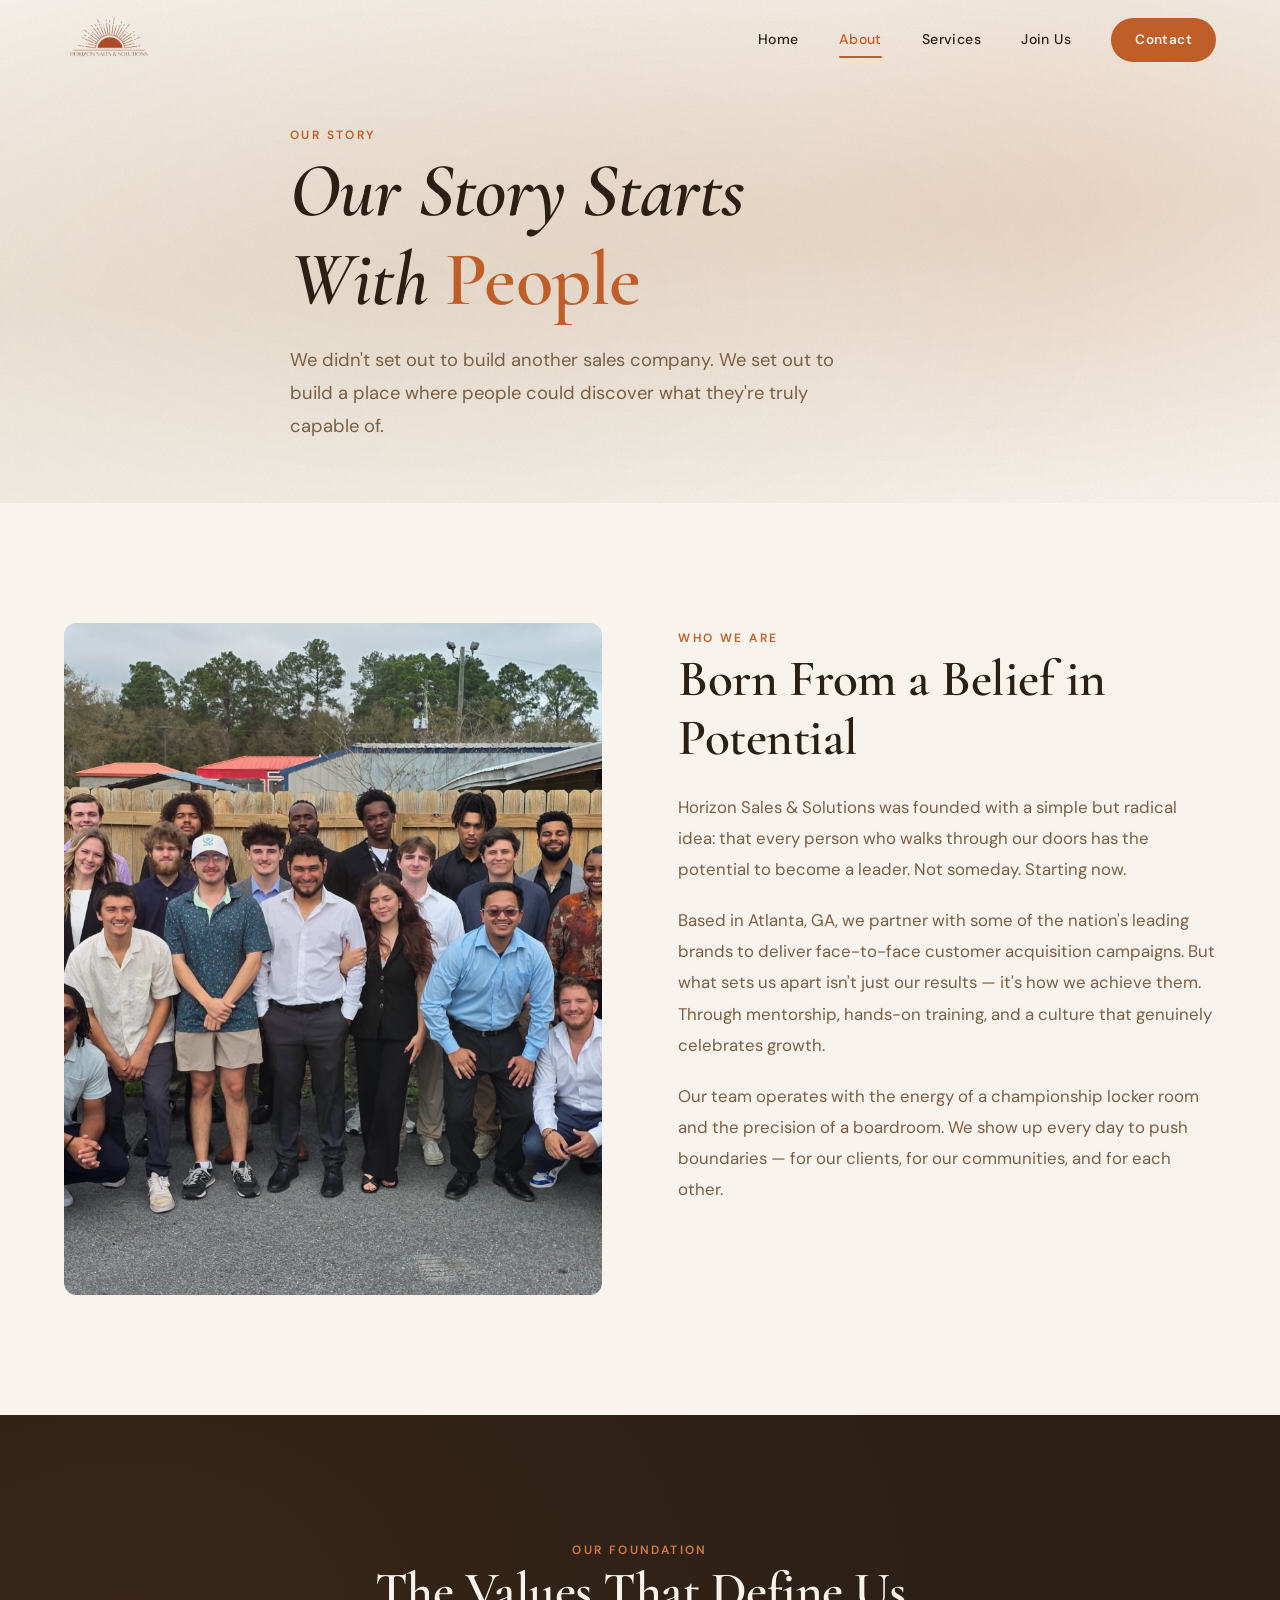
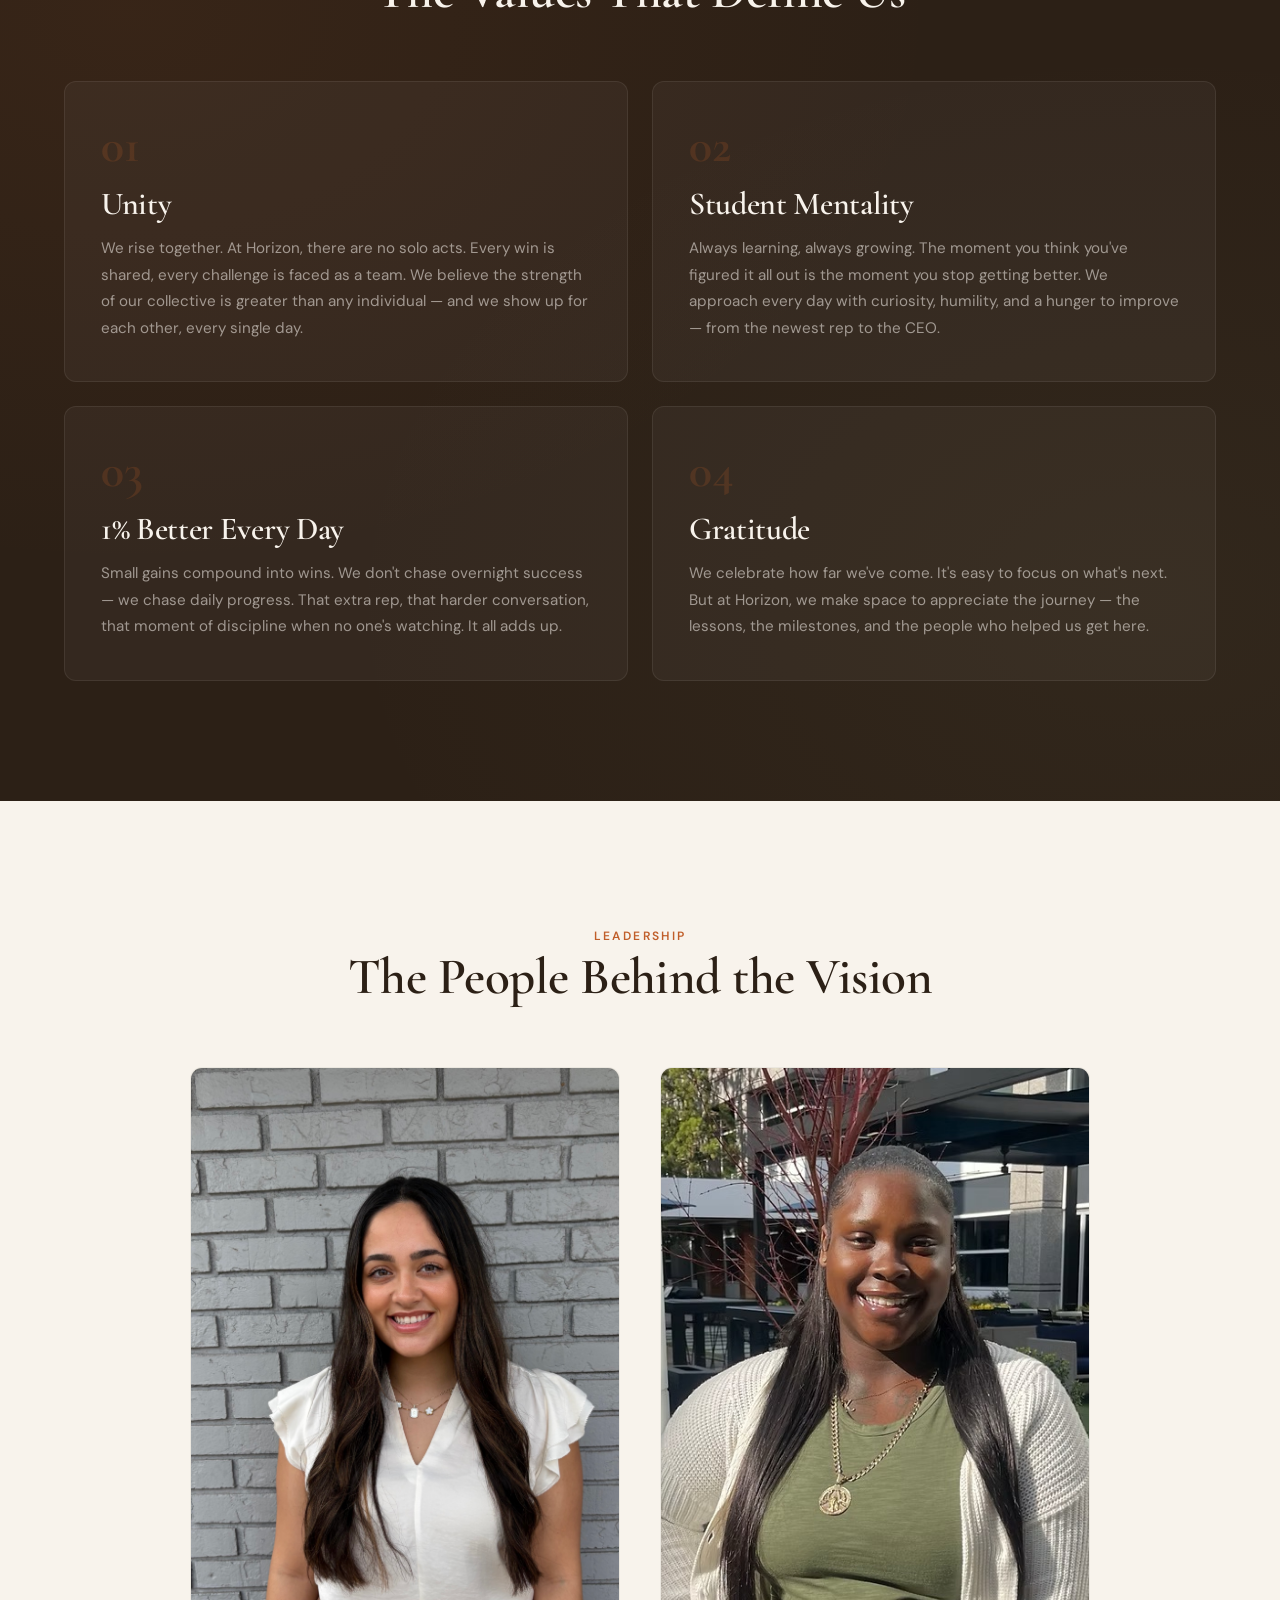
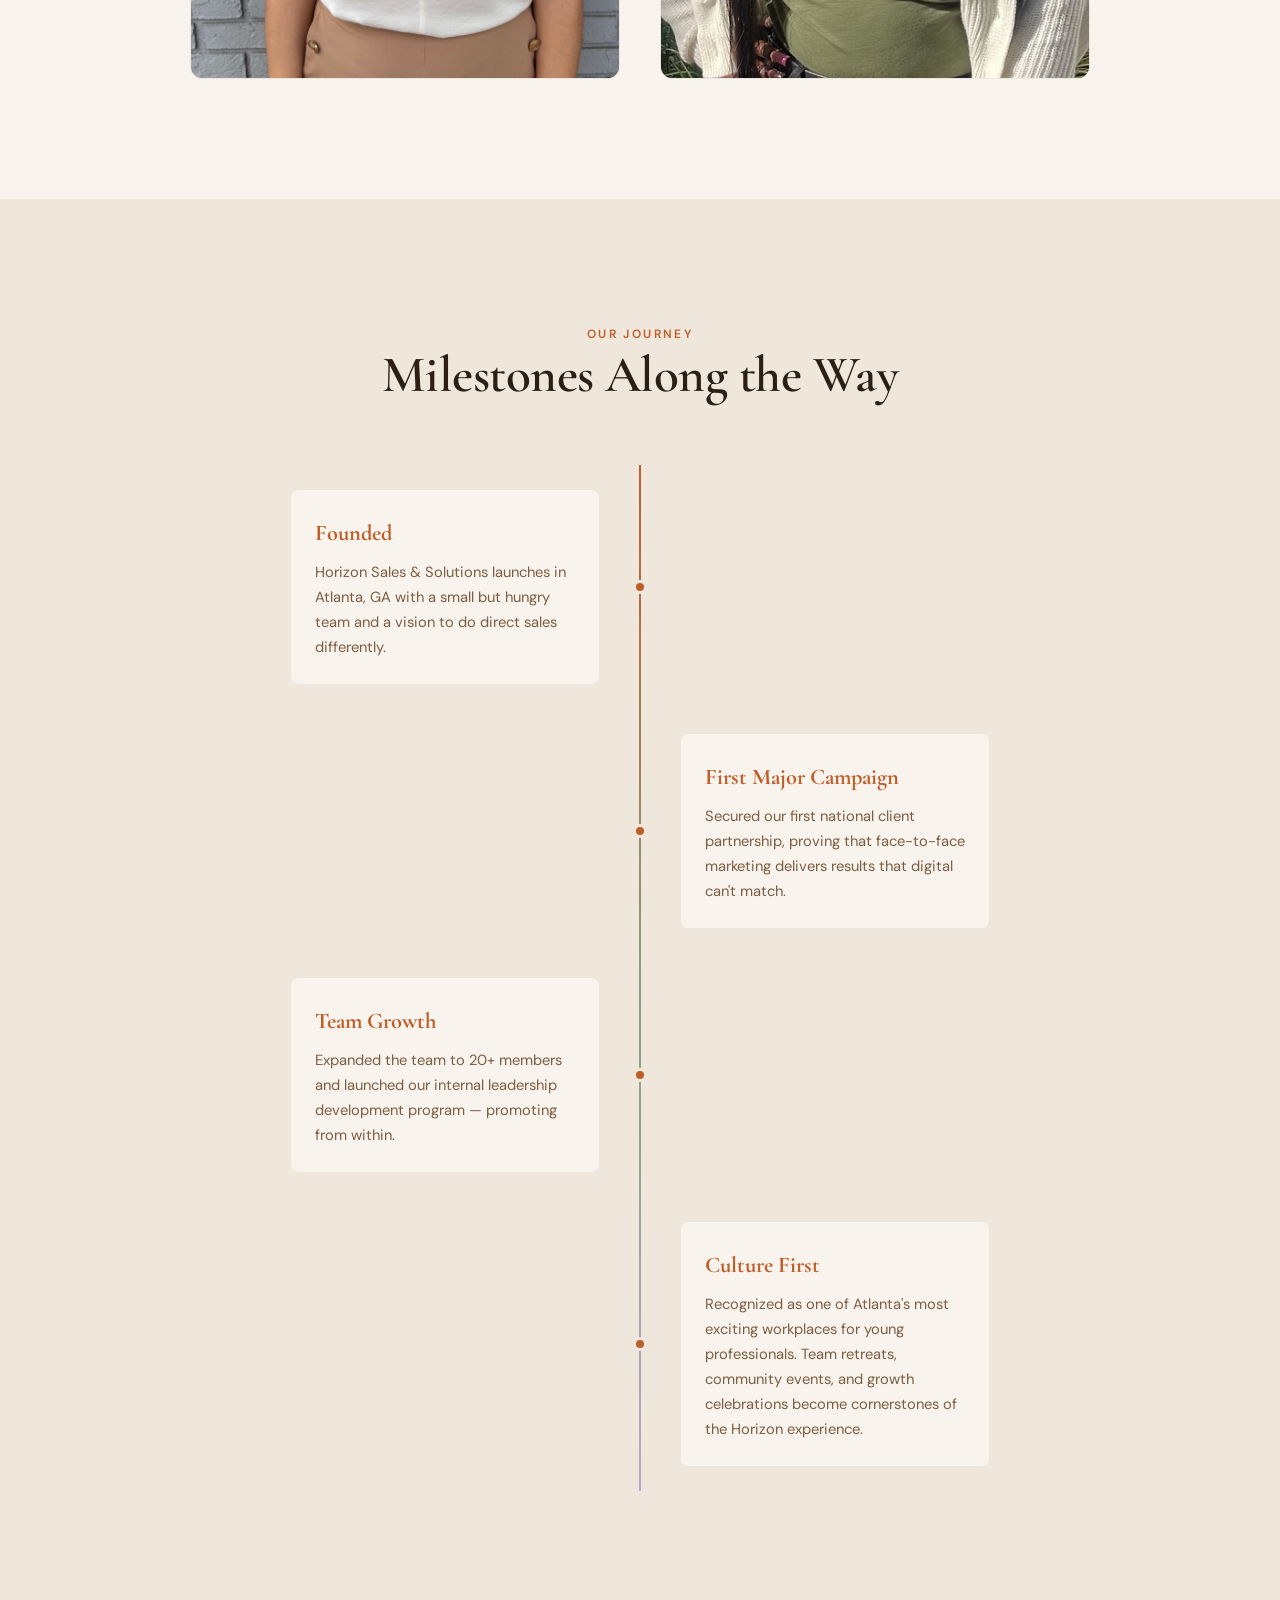
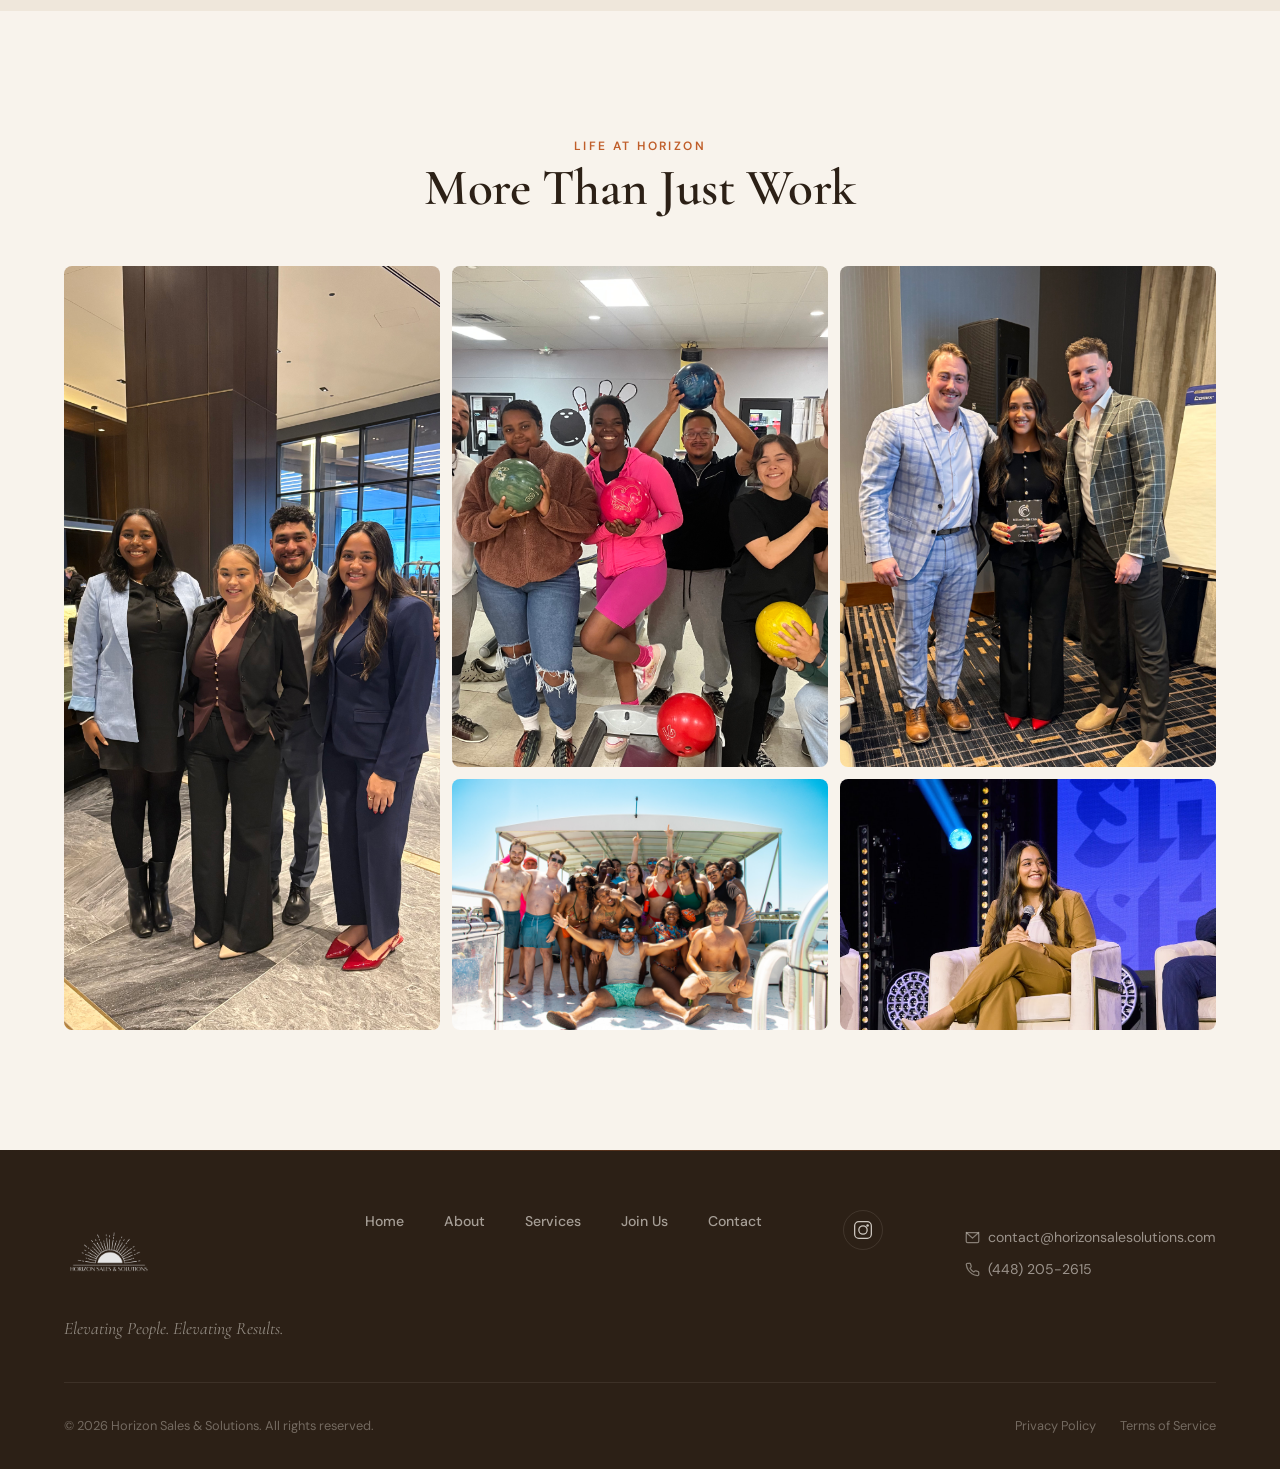
==== about.html @ 76ebd738 "Remove duplicate contact strip, fix footer logo across all pages - Removed the contact strip section" ====
<!DOCTYPE html>
<html lang="en">
<head>
  <meta charset="UTF-8">
  <meta name="viewport" content="width=device-width, initial-scale=1.0">
  <title>About — Horizon Sales & Solutions</title>
  <meta name="description" content="Learn about Horizon Sales & Solutions — our story, our people, and the values that drive everything we do.">
  <meta property="og:title" content="About — Horizon Sales & Solutions">
  <meta property="og:description" content="Our story, our people, and the values that drive everything we do.">
  <meta property="og:image" content="https://horizon-sales-solutions-website-66b.vercel.app/Assets/Horizon%20Photos/og-image.jpg">
  <meta property="og:type" content="website">
  <meta name="twitter:card" content="summary_large_image">
  <meta name="twitter:image" content="https://horizon-sales-solutions-website-66b.vercel.app/Assets/Horizon%20Photos/og-image.jpg">
  <link rel="stylesheet" href="css/styles.css">
</head>
<body>

  <!-- Navigation -->
  <nav class="nav">
    <div class="nav-inner">
      <a href="index.html" class="nav-logo">
        <img src="Assets/Horizon%20Photos/Horizon%20logo.png" alt="Horizon Sales & Solutions" class="logo-img">
      </a>
      <div class="nav-links">
        <a href="index.html">Home</a>
        <a href="about.html" class="active">About</a>
        <a href="services.html">Services</a>
        <a href="careers.html">Join Us</a>
        <a href="contact.html" class="nav-cta">Contact</a>
      </div>
      <button class="hamburger" aria-label="Toggle menu">
        <span></span><span></span><span></span>
      </button>
    </div>
  </nav>

  <div class="mobile-menu">
    <a href="index.html">Home</a>
    <a href="about.html">About</a>
    <a href="services.html">Services</a>
    <a href="careers.html">Join Us</a>
    <a href="contact.html">Contact</a>
  </div>

  <!-- Page Hero -->
  <section class="page-hero">
    <div class="hero-bg"></div>
    <div class="page-hero-content">
      <span class="section-label reveal-hero" style="animation-delay:0.1s; opacity:0; transform:translateY(30px); animation: hero-reveal 1s var(--ease-out) 0.1s forwards;">Our Story</span>
      <h1 class="reveal-hero" style="animation-delay:0.25s; opacity:0; transform:translateY(30px); animation: hero-reveal 1s var(--ease-out) 0.25s forwards;">Our Story Starts<br>With <em style="font-style:normal; color:var(--burnt-orange);">People</em></h1>
      <p class="reveal-hero" style="animation-delay:0.45s; opacity:0; transform:translateY(30px); animation: hero-reveal 1s var(--ease-out) 0.45s forwards;">We didn't set out to build another sales company. We set out to build a place where people could discover what they're truly capable of.</p>
    </div>
  </section>

  <!-- Company Story -->
  <section class="story-section">
    <div class="story-grid">
      <div class="story-visual reveal">
        <img src="Assets/Horizon%20Photos/6051577984329754422.jpg" alt="The full Horizon Sales & Solutions team" loading="lazy">
      </div>
      <div class="story-text reveal reveal-delay-1">
        <span class="section-label">Who We Are</span>
        <h2>Born From a Belief in Potential</h2>
        <p>Horizon Sales & Solutions was founded with a simple but radical idea: that every person who walks through our doors has the potential to become a leader. Not someday. Starting now.</p>
        <p>Based in Atlanta, GA, we partner with some of the nation's leading brands to deliver face-to-face customer acquisition campaigns. But what sets us apart isn't just our results — it's how we achieve them. Through mentorship, hands-on training, and a culture that genuinely celebrates growth.</p>
        <p>Our team operates with the energy of a championship locker room and the precision of a boardroom. We show up every day to push boundaries — for our clients, for our communities, and for each other.</p>
      </div>
    </div>
  </section>

  <!-- Values Manifesto -->
  <section class="values-expanded">
    <div class="values-expanded-header reveal">
      <span class="section-label" style="color: var(--burnt-orange-light);">Our Foundation</span>
      <h2>The Values That Define Us</h2>
    </div>
    <div class="values-expanded-grid">
      <div class="value-expanded-card reveal">
        <div class="value-num">01</div>
        <h3>Unity</h3>
        <p>We rise together. At Horizon, there are no solo acts. Every win is shared, every challenge is faced as a team. We believe the strength of our collective is greater than any individual — and we show up for each other, every single day.</p>
      </div>
      <div class="value-expanded-card reveal reveal-delay-1">
        <div class="value-num">02</div>
        <h3>Student Mentality</h3>
        <p>Always learning, always growing. The moment you think you've figured it all out is the moment you stop getting better. We approach every day with curiosity, humility, and a hunger to improve — from the newest rep to the CEO.</p>
      </div>
      <div class="value-expanded-card reveal reveal-delay-2">
        <div class="value-num">03</div>
        <h3>1% Better Every Day</h3>
        <p>Small gains compound into wins. We don't chase overnight success — we chase daily progress. That extra rep, that harder conversation, that moment of discipline when no one's watching. It all adds up.</p>
      </div>
      <div class="value-expanded-card reveal reveal-delay-3">
        <div class="value-num">04</div>
        <h3>Gratitude</h3>
        <p>We celebrate how far we've come. It's easy to focus on what's next. But at Horizon, we make space to appreciate the journey — the lessons, the milestones, and the people who helped us get here.</p>
      </div>
    </div>
  </section>

  <!-- Team Section -->
  <section class="team-full" id="team">
    <div class="team-full-header reveal">
      <span class="section-label">Leadership</span>
      <h2>The People Behind the Vision</h2>
    </div>
    <div class="team-full-grid">
      <div class="team-full-card reveal">
        <div class="team-full-photo">
          <img src="Assets/Horizon%20Photos/IMG_2451.JPG" alt="Samantha Gonzalez" loading="lazy">
        </div>
        <div class="team-full-info">
          <h3>Samantha Gonzalez</h3>
          <p class="role">President & CEO</p>
          <p>Samantha founded Horizon Sales & Solutions with a vision to create a company where people come first. With years of experience in direct sales and client acquisition, she leads with passion, integrity, and an unwavering commitment to developing the next generation of business leaders. Her leadership style blends high expectations with genuine care — pushing every team member to discover what they're truly capable of.</p>
        </div>
      </div>
      <div class="team-full-card reveal reveal-delay-1">
        <div class="team-full-photo">
          <img src="Assets/Horizon%20Photos/IMG_9550_edited.jpg" alt="Kanani Foster" loading="lazy">
        </div>
        <div class="team-full-info">
          <h3>Kanani Foster</h3>
          <p class="role">HR Manager</p>
          <p>Kanani ensures that every person who joins Horizon feels supported, valued, and empowered from day one. She oversees recruitment, onboarding, and the culture initiatives that make this team special. Her passion for people and her eye for talent have been instrumental in building the high-energy, growth-focused environment that defines Horizon.</p>
        </div>
      </div>
    </div>
  </section>

  <!-- Timeline -->
  <section class="timeline-section">
    <div class="timeline-header reveal">
      <span class="section-label">Our Journey</span>
      <h2>Milestones Along the Way</h2>
    </div>
    <div class="timeline">
      <div class="timeline-item reveal">
        <div class="timeline-dot"></div>
        <div class="timeline-content">
          <div class="timeline-year">Founded</div>
          <p>Horizon Sales & Solutions launches in Atlanta, GA with a small but hungry team and a vision to do direct sales differently.</p>
        </div>
      </div>
      <div class="timeline-item reveal">
        <div class="timeline-dot"></div>
        <div class="timeline-content">
          <div class="timeline-year">First Major Campaign</div>
          <p>Secured our first national client partnership, proving that face-to-face marketing delivers results that digital can't match.</p>
        </div>
      </div>
      <div class="timeline-item reveal">
        <div class="timeline-dot"></div>
        <div class="timeline-content">
          <div class="timeline-year">Team Growth</div>
          <p>Expanded the team to 20+ members and launched our internal leadership development program — promoting from within.</p>
        </div>
      </div>
      <div class="timeline-item reveal">
        <div class="timeline-dot"></div>
        <div class="timeline-content">
          <div class="timeline-year">Culture First</div>
          <p>Recognized as one of Atlanta's most exciting workplaces for young professionals. Team retreats, community events, and growth celebrations become cornerstones of the Horizon experience.</p>
        </div>
      </div>
    </div>
  </section>

  <!-- Culture Photo Collage -->
  <section class="culture-photos" style="padding: var(--section-pad) 0; background: var(--cream);">
    <div class="services-header reveal" style="margin-bottom: 48px;">
      <span class="section-label">Life at Horizon</span>
      <h2>More Than Just Work</h2>
    </div>
    <div class="photo-collage reveal">
      <div class="collage-item tall"><img src="Assets/Horizon%20Photos/IMG_2746.jpg" alt="Team at conference hotel lobby" loading="lazy"></div>
      <div class="collage-item"><img src="Assets/Horizon%20Photos/IMG_0019.jpg" alt="Team bowling night" loading="lazy"></div>
      <div class="collage-item"><img src="Assets/Horizon%20Photos/IMG_2711.JPG" alt="Award ceremony" loading="lazy"></div>
      <div class="collage-item"><img src="Assets/Horizon%20Photos/kk_birth_24.jpg" alt="Team boat day" loading="lazy"></div>
      <div class="collage-item"><img src="Assets/Horizon%20Photos/IMG_0232.JPG" alt="Speaking at national conference" loading="lazy"></div>
    </div>
  </section>

  <!-- Footer -->
  <footer class="footer">
    <div class="footer-inner">
      <div class="footer-top">
        <div class="footer-brand">
          <a href="index.html" class="nav-logo">
            <img src="Assets/Horizon%20Photos/Horizon%20logo.png" alt="Horizon Sales & Solutions" class="logo-img">
          </a>
          <p class="footer-tagline">Elevating People. Elevating Results.</p>
        </div>
        <div class="footer-nav">
          <a href="index.html">Home</a>
          <a href="about.html">About</a>
          <a href="services.html">Services</a>
          <a href="careers.html">Join Us</a>
          <a href="contact.html">Contact</a>
        </div>
        <div class="footer-social">
          <a href="https://instagram.com/horizonsalesinc" target="_blank" rel="noopener" aria-label="Instagram">
            <svg viewBox="0 0 24 24"><rect x="2" y="2" width="20" height="20" rx="5"/><circle cx="12" cy="12" r="5"/><circle cx="17.5" cy="6.5" r="1.5" class="ig-dot"/></svg>
          </a>
        </div>
        <div class="footer-contact">
          <a href="mailto:contact@horizonsalesolutions.com"><svg viewBox="0 0 24 24"><rect x="2" y="4" width="20" height="16" rx="2"/><path d="M22 4L12 13 2 4"/></svg> contact@horizonsalesolutions.com</a>
          <a href="tel:+14482052615"><svg viewBox="0 0 24 24"><path d="M22 16.92v3a2 2 0 01-2.18 2 19.86 19.86 0 01-8.63-3.07 19.5 19.5 0 01-6-6 19.86 19.86 0 01-3.07-8.67A2 2 0 014.11 2h3a2 2 0 012 1.72c.127.96.361 1.903.7 2.81a2 2 0 01-.45 2.11L8.09 9.91a16 16 0 006 6l1.27-1.27a2 2 0 012.11-.45c.907.339 1.85.573 2.81.7A2 2 0 0122 16.92z"/></svg> (448) 205-2615</a>
        </div>
      </div>
      <div class="footer-bottom">
        <p class="footer-copy">&copy; 2026 Horizon Sales & Solutions. All rights reserved.</p>
        <div class="footer-legal">
          <a href="#">Privacy Policy</a>
          <a href="#">Terms of Service</a>
        </div>
      </div>
    </div>
  </footer>

  <script src="js/main.js"></script>
</body>
</html>
---- css/styles.css ----
/* ============================================
   HORIZON SALES & SOLUTIONS — Design System
   Aesthetic: Coastal-Professional Elevated
   ============================================ */

@import url('https://fonts.googleapis.com/css2?family=Cormorant+Garamond:ital,wght@0,400;0,500;0,600;0,700;1,400;1,500&family=DM+Sans:ital,opsz,wght@0,9..40,300;0,9..40,400;0,9..40,500;0,9..40,600;0,9..40,700;1,9..40,400&display=swap');

/* --- Custom Properties --- */
:root {
  --burnt-orange: #C05E2A;
  --burnt-orange-light: #d4783f;
  --burnt-orange-dark: #a34e1f;
  --sage: #8A9E7E;
  --sage-light: #a3b598;
  --sage-dark: #6e8263;
  --lavender: #B5A8C8;
  --lavender-light: #cdc3da;
  --warm-brown: #7B5E43;
  --warm-brown-light: #9a7a5c;
  --cream: #F8F3EC;
  --cream-dark: #efe7db;
  --dark: #2C2016;
  --dark-light: #3d2f21;

  --font-display: 'Cormorant Garamond', Georgia, serif;
  --font-body: 'DM Sans', -apple-system, sans-serif;

  --nav-height: 80px;
  --section-pad: clamp(60px, 10vw, 120px);
  --container: min(1200px, 90vw);
  --radius: 12px;
  --radius-sm: 8px;

  --shadow-sm: 0 2px 8px rgba(44, 32, 22, 0.06);
  --shadow-md: 0 8px 30px rgba(44, 32, 22, 0.1);
  --shadow-lg: 0 16px 50px rgba(44, 32, 22, 0.14);
  --shadow-lift: 0 20px 60px rgba(44, 32, 22, 0.18);

  --ease-out: cubic-bezier(0.16, 1, 0.3, 1);
  --ease-spring: cubic-bezier(0.34, 1.56, 0.64, 1);
}

/* --- Reset & Base --- */
*, *::before, *::after { box-sizing: border-box; margin: 0; padding: 0; }

html {
  scroll-behavior: smooth;
  -webkit-font-smoothing: antialiased;
  -moz-osx-font-smoothing: grayscale;
}

body {
  font-family: var(--font-body);
  font-size: 16px;
  line-height: 1.7;
  color: var(--dark);
  background: var(--cream);
  overflow-x: hidden;
}

img { max-width: 100%; display: block; }
a { color: inherit; text-decoration: none; }
ul, ol { list-style: none; }
button { font-family: inherit; cursor: pointer; border: none; background: none; }

/* --- Typography --- */
h1, h2, h3, h4, h5 {
  font-family: var(--font-display);
  font-weight: 600;
  line-height: 1.15;
  letter-spacing: -0.01em;
}

h1 { font-size: clamp(2.8rem, 6vw, 5.2rem); }
h2 { font-size: clamp(2rem, 4vw, 3.4rem); }
h3 { font-size: clamp(1.5rem, 2.5vw, 2rem); }
h4 { font-size: clamp(1.2rem, 2vw, 1.5rem); }

.section-label {
  font-family: var(--font-body);
  font-size: 0.75rem;
  font-weight: 600;
  letter-spacing: 0.2em;
  text-transform: uppercase;
  color: var(--burnt-orange);
  margin-bottom: 1rem;
}

/* --- Layout --- */
.container {
  width: var(--container);
  margin: 0 auto;
}

section {
  padding: var(--section-pad) 0;
  position: relative;
}

/* --- Buttons --- */
.btn {
  display: inline-flex;
  align-items: center;
  gap: 8px;
  padding: 16px 36px;
  border-radius: 50px;
  font-family: var(--font-body);
  font-size: 0.9rem;
  font-weight: 600;
  letter-spacing: 0.04em;
  transition: all 0.4s var(--ease-out);
  position: relative;
  overflow: hidden;
}

.btn::before {
  content: '';
  position: absolute;
  inset: 0;
  border-radius: inherit;
  opacity: 0;
  transition: opacity 0.4s;
}

.btn-primary {
  background: var(--burnt-orange);
  color: var(--cream);
}
.btn-primary:hover {
  background: var(--burnt-orange-dark);
  transform: translateY(-2px);
  box-shadow: var(--shadow-md);
}

.btn-outline {
  border: 2px solid var(--dark);
  color: var(--dark);
  background: transparent;
}
.btn-outline:hover {
  background: var(--dark);
  color: var(--cream);
  transform: translateY(-2px);
  box-shadow: var(--shadow-md);
}

.btn-ghost {
  color: var(--burnt-orange);
  padding: 8px 0;
  border-radius: 0;
  font-weight: 600;
  position: relative;
}
.btn-ghost::after {
  content: '';
  position: absolute;
  bottom: 4px;
  left: 0;
  width: 100%;
  height: 2px;
  background: var(--burnt-orange);
  transform: scaleX(0);
  transform-origin: right;
  transition: transform 0.4s var(--ease-out);
}
.btn-ghost:hover::after {
  transform: scaleX(1);
  transform-origin: left;
}

.btn .arrow {
  transition: transform 0.3s var(--ease-out);
  display: inline-block;
}
.btn:hover .arrow {
  transform: translateX(4px);
}

/* ============================================
   NAVIGATION
   ============================================ */
.nav {
  position: fixed;
  top: 0;
  left: 0;
  right: 0;
  height: var(--nav-height);
  z-index: 1000;
  transition: all 0.4s var(--ease-out);
}

.nav.scrolled {
  background: rgba(248, 243, 236, 0.92);
  backdrop-filter: blur(20px);
  -webkit-backdrop-filter: blur(20px);
  box-shadow: 0 1px 0 rgba(44, 32, 22, 0.08);
}

.nav-inner {
  width: var(--container);
  margin: 0 auto;
  height: 100%;
  display: flex;
  align-items: center;
  justify-content: space-between;
}

.nav-logo {
  display: flex;
  align-items: center;
}

.nav-logo .logo-img {
  height: 90px;
  width: auto;
}

.footer .nav-logo .logo-img {
  filter: brightness(0) invert(0.9);
}

.nav-links {
  display: flex;
  align-items: center;
  gap: 40px;
}

.nav-links a {
  font-size: 0.88rem;
  font-weight: 500;
  letter-spacing: 0.03em;
  color: var(--dark);
  position: relative;
  padding: 4px 0;
  transition: color 0.3s;
}

.nav-links a::after {
  content: '';
  position: absolute;
  bottom: -2px;
  left: 0;
  width: 100%;
  height: 2px;
  background: var(--burnt-orange);
  border-radius: 2px;
  transform: scaleX(0);
  transform-origin: right;
  transition: transform 0.4s var(--ease-out);
}

.nav-links a:hover::after,
.nav-links a.active::after {
  transform: scaleX(1);
  transform-origin: left;
}

.nav-links a:hover { color: var(--burnt-orange); }
.nav-links a.active { color: var(--burnt-orange); }

.nav-cta {
  padding: 10px 24px !important;
  background: var(--burnt-orange) !important;
  color: var(--cream) !important;
  border-radius: 50px !important;
  font-weight: 600 !important;
  font-size: 0.85rem !important;
  transition: all 0.3s var(--ease-out) !important;
}

.nav-cta::after { display: none !important; }

.nav-cta:hover {
  background: var(--burnt-orange-dark) !important;
  transform: translateY(-1px);
  box-shadow: var(--shadow-sm);
}

/* Hamburger */
.hamburger {
  display: none;
  flex-direction: column;
  gap: 6px;
  width: 28px;
  cursor: pointer;
  z-index: 1001;
}

.hamburger span {
  display: block;
  height: 2px;
  background: var(--dark);
  border-radius: 2px;
  transition: all 0.4s var(--ease-out);
  transform-origin: center;
}
.hamburger span:nth-child(1) { width: 100%; }
.hamburger span:nth-child(2) { width: 70%; }
.hamburger span:nth-child(3) { width: 85%; }

.hamburger.open span:nth-child(1) { transform: rotate(45deg) translate(5px, 6px); }
.hamburger.open span:nth-child(2) { opacity: 0; transform: translateX(-10px); }
.hamburger.open span:nth-child(3) { transform: rotate(-45deg) translate(5px, -6px); width: 100%; }

/* Mobile Menu */
.mobile-menu {
  position: fixed;
  inset: 0;
  background: var(--cream);
  z-index: 999;
  display: flex;
  flex-direction: column;
  justify-content: center;
  align-items: center;
  gap: 32px;
  opacity: 0;
  pointer-events: none;
  transition: opacity 0.4s var(--ease-out);
}

.mobile-menu.open {
  opacity: 1;
  pointer-events: all;
}

.mobile-menu a {
  font-family: var(--font-display);
  font-size: 2rem;
  font-weight: 600;
  color: var(--dark);
  transition: color 0.3s;
  transform: translateY(20px);
  opacity: 0;
  transition: all 0.5s var(--ease-out);
}

.mobile-menu.open a {
  transform: translateY(0);
  opacity: 1;
}

.mobile-menu.open a:nth-child(1) { transition-delay: 0.1s; }
.mobile-menu.open a:nth-child(2) { transition-delay: 0.15s; }
.mobile-menu.open a:nth-child(3) { transition-delay: 0.2s; }
.mobile-menu.open a:nth-child(4) { transition-delay: 0.25s; }
.mobile-menu.open a:nth-child(5) { transition-delay: 0.3s; }

.mobile-menu a:hover { color: var(--burnt-orange); }

/* ============================================
   HERO
   ============================================ */
.hero {
  min-height: 100vh;
  display: flex;
  align-items: center;
  position: relative;
  overflow: hidden;
  padding-top: var(--nav-height);
}

.hero-bg {
  position: absolute;
  inset: 0;
  z-index: 0;
  /* Golden-hour gradient — warm, atmospheric */
  background:
    radial-gradient(ellipse 80% 60% at 70% 30%, rgba(192, 94, 42, 0.12), transparent),
    radial-gradient(ellipse 60% 80% at 20% 70%, rgba(138, 158, 126, 0.1), transparent),
    radial-gradient(ellipse 50% 50% at 80% 80%, rgba(181, 168, 200, 0.08), transparent),
    linear-gradient(175deg, var(--cream) 0%, #f3ebe0 35%, #efe2d3 65%, #f0e8dc 100%);
}

/* Grain texture overlay */
.hero-bg::before {
  content: '';
  position: absolute;
  inset: 0;
  opacity: 0.35;
  background-image: url("data:image/svg+xml,%3Csvg viewBox='0 0 256 256' xmlns='http://www.w3.org/2000/svg'%3E%3Cfilter id='noise'%3E%3CfeTurbulence type='fractalNoise' baseFrequency='0.9' numOctaves='4' stitchTiles='stitch'/%3E%3C/filter%3E%3Crect width='100%25' height='100%25' filter='url(%23noise)' opacity='0.5'/%3E%3C/svg%3E");
  background-size: 200px;
  pointer-events: none;
}

/* Decorative golden orbs */
.hero-bg::after {
  content: '';
  position: absolute;
  width: 600px;
  height: 600px;
  right: -100px;
  top: -100px;
  background: radial-gradient(circle, rgba(192, 94, 42, 0.06) 0%, transparent 70%);
  border-radius: 50%;
  animation: float-orb 20s ease-in-out infinite;
}

@keyframes float-orb {
  0%, 100% { transform: translate(0, 0) scale(1); }
  33% { transform: translate(-30px, 20px) scale(1.05); }
  66% { transform: translate(20px, -15px) scale(0.95); }
}

.hero-content {
  position: relative;
  z-index: 1;
  width: var(--container);
  margin: 0 auto;
  max-width: 800px;
  text-align: center;
  padding: 40px 0;
}

.hero-content h1 {
  color: var(--dark);
  margin-bottom: 24px;
  font-weight: 700;
  font-style: italic;
}

.hero-content h1 em {
  font-style: normal;
  color: var(--burnt-orange);
  position: relative;
}

.hero-content h1 em::after {
  content: '';
  position: absolute;
  bottom: 4px;
  left: 0;
  right: 0;
  height: 3px;
  background: var(--burnt-orange);
  opacity: 0.3;
  border-radius: 2px;
}

.hero-sub {
  font-size: clamp(1.05rem, 1.8vw, 1.25rem);
  color: var(--warm-brown);
  max-width: 600px;
  margin: 0 auto 40px;
  line-height: 1.8;
  font-weight: 400;
}

.hero-ctas {
  display: flex;
  justify-content: center;
  gap: 16px;
  flex-wrap: wrap;
}

/* Hero horizon line SVG */
.hero-horizon {
  position: absolute;
  bottom: 0;
  left: 0;
  right: 0;
  z-index: 1;
  overflow: hidden;
  line-height: 0;
}

.hero-horizon svg {
  width: 100%;
  height: auto;
  display: block;
}

/* Animated entrance */
.hero-content .reveal-hero {
  opacity: 0;
  transform: translateY(30px);
  animation: hero-reveal 1s var(--ease-out) forwards;
}

.hero-content .reveal-hero:nth-child(1) { animation-delay: 0.2s; }
.hero-content .reveal-hero:nth-child(2) { animation-delay: 0.45s; }
.hero-content .reveal-hero:nth-child(3) { animation-delay: 0.65s; }

@keyframes hero-reveal {
  to { opacity: 1; transform: translateY(0); }
}

/* ============================================
   VALUES STRIP
   ============================================ */
.values-strip {
  padding: 50px 0;
  background: var(--dark);
  position: relative;
  overflow: hidden;
}

.values-strip::before {
  content: '';
  position: absolute;
  inset: 0;
  background:
    radial-gradient(ellipse at 20% 50%, rgba(192, 94, 42, 0.08), transparent 60%),
    radial-gradient(ellipse at 80% 50%, rgba(138, 158, 126, 0.06), transparent 60%);
}

.values-grid {
  width: var(--container);
  margin: 0 auto;
  display: grid;
  grid-template-columns: repeat(4, 1fr);
  gap: 20px;
  position: relative;
  z-index: 1;
}

.value-item {
  text-align: center;
  padding: 24px 16px;
  position: relative;
}

.value-item:not(:last-child)::after {
  content: '';
  position: absolute;
  right: 0;
  top: 20%;
  height: 60%;
  width: 1px;
  background: rgba(248, 243, 236, 0.1);
}

.value-icon {
  width: 48px;
  height: 48px;
  margin: 0 auto 16px;
  display: flex;
  align-items: center;
  justify-content: center;
}

.value-icon svg {
  width: 100%;
  height: 100%;
  stroke: var(--burnt-orange);
  fill: none;
  stroke-width: 1.5;
  stroke-linecap: round;
  stroke-linejoin: round;
}

.value-item h4 {
  color: var(--cream);
  font-size: 1.15rem;
  margin-bottom: 6px;
  font-weight: 600;
}

.value-item p {
  color: rgba(248, 243, 236, 0.55);
  font-size: 0.82rem;
  letter-spacing: 0.02em;
}

/* ============================================
   ABOUT TEASER
   ============================================ */
.about-teaser {
  padding: var(--section-pad) 0;
  background: var(--cream);
}

.about-teaser-grid {
  width: var(--container);
  margin: 0 auto;
  display: grid;
  grid-template-columns: 1fr 1fr;
  gap: clamp(40px, 6vw, 100px);
  align-items: center;
}

.about-quote {
  position: relative;
  padding-left: 32px;
}

.about-quote::before {
  content: '';
  position: absolute;
  left: 0;
  top: 0;
  bottom: 0;
  width: 4px;
  background: linear-gradient(to bottom, var(--burnt-orange), var(--sage));
  border-radius: 4px;
}

.about-quote blockquote {
  font-family: var(--font-display);
  font-size: clamp(1.6rem, 2.8vw, 2.2rem);
  font-weight: 500;
  font-style: italic;
  color: var(--dark);
  line-height: 1.35;
}

.about-text .section-label { margin-bottom: 16px; }

.about-text p {
  font-size: 1.05rem;
  color: var(--warm-brown);
  line-height: 1.85;
  margin-bottom: 28px;
}

/* ============================================
   SERVICES SECTION
   ============================================ */
.services-section {
  padding: var(--section-pad) 0;
  background: linear-gradient(175deg, var(--cream-dark) 0%, var(--cream) 100%);
  position: relative;
}

.services-header {
  width: var(--container);
  margin: 0 auto 60px;
  text-align: center;
}

.services-header h2 {
  margin-bottom: 16px;
}

.services-header p {
  max-width: 560px;
  margin: 0 auto;
  color: var(--warm-brown);
  font-size: 1.05rem;
}

.services-grid {
  width: var(--container);
  margin: 0 auto;
  display: grid;
  grid-template-columns: repeat(2, 1fr);
  gap: 24px;
}

.service-card {
  background: var(--cream);
  border: 1px solid rgba(44, 32, 22, 0.06);
  border-radius: var(--radius);
  padding: 44px 36px;
  position: relative;
  overflow: hidden;
  transition: all 0.5s var(--ease-out);
}

.service-card::before {
  content: '';
  position: absolute;
  top: 0;
  left: 0;
  right: 0;
  height: 3px;
  background: linear-gradient(90deg, var(--burnt-orange), var(--burnt-orange-light));
  opacity: 0;
  transition: opacity 0.4s;
}

.service-card:hover {
  transform: translateY(-6px);
  box-shadow: var(--shadow-lg);
  border-color: transparent;
}

.service-card:hover::before { opacity: 1; }

.service-icon {
  width: 52px;
  height: 52px;
  border-radius: var(--radius-sm);
  background: linear-gradient(135deg, rgba(192, 94, 42, 0.1), rgba(192, 94, 42, 0.04));
  display: flex;
  align-items: center;
  justify-content: center;
  margin-bottom: 24px;
}

.service-icon svg {
  width: 26px;
  height: 26px;
  stroke: var(--burnt-orange);
  fill: none;
  stroke-width: 1.8;
  stroke-linecap: round;
  stroke-linejoin: round;
}

.service-card h3 {
  font-size: 1.5rem;
  margin-bottom: 12px;
  color: var(--dark);
}

.service-card p {
  color: var(--warm-brown);
  font-size: 0.95rem;
  line-height: 1.75;
}

/* ============================================
   TEAM PREVIEW
   ============================================ */
.team-preview {
  padding: var(--section-pad) 0;
  background: var(--cream);
}

.team-header {
  width: var(--container);
  margin: 0 auto 60px;
  text-align: center;
}

.team-grid {
  width: var(--container);
  margin: 0 auto;
  display: grid;
  grid-template-columns: repeat(2, 1fr);
  gap: 32px;
  max-width: 800px;
}

.team-card {
  background: var(--cream);
  border: 1px solid rgba(44, 32, 22, 0.08);
  border-radius: var(--radius);
  overflow: hidden;
  transition: all 0.5s var(--ease-out);
}

.team-card:hover {
  transform: translateY(-4px);
  box-shadow: var(--shadow-lg);
}

.team-photo {
  width: 100%;
  aspect-ratio: 3/3.2;
  background: linear-gradient(145deg, var(--cream-dark), #e8ddd0);
  position: relative;
  overflow: hidden;
}

.team-photo::before {
  content: '';
  position: absolute;
  inset: 0;
  background:
    radial-gradient(ellipse at 50% 40%, rgba(192, 94, 42, 0.08), transparent 60%),
    radial-gradient(ellipse at 30% 70%, rgba(138, 158, 126, 0.06), transparent 50%);
}

/* Silhouette placeholder */
.team-photo .silhouette {
  position: absolute;
  bottom: 0;
  left: 50%;
  transform: translateX(-50%);
  width: 60%;
  height: 75%;
  opacity: 0.08;
}

.team-photo .silhouette svg {
  width: 100%;
  height: 100%;
  fill: var(--dark);
}

.team-info {
  padding: 28px 28px 32px;
}

.team-info h3 {
  font-size: 1.4rem;
  margin-bottom: 4px;
  color: var(--dark);
}

.team-info .role {
  font-size: 0.85rem;
  font-weight: 600;
  color: var(--burnt-orange);
  letter-spacing: 0.03em;
  margin-bottom: 14px;
}

.team-info p {
  font-size: 0.92rem;
  color: var(--warm-brown);
  line-height: 1.75;
}

.team-cta {
  width: var(--container);
  margin: 48px auto 0;
  text-align: center;
}

/* ============================================
   CULTURE CALLOUT
   ============================================ */
.culture-callout {
  padding: var(--section-pad) 0;
  background: var(--dark);
  position: relative;
  overflow: hidden;
}

.culture-callout::before {
  content: '';
  position: absolute;
  inset: 0;
  background:
    radial-gradient(ellipse 70% 60% at 30% 40%, rgba(192, 94, 42, 0.1), transparent),
    radial-gradient(ellipse 50% 70% at 80% 60%, rgba(138, 158, 126, 0.06), transparent);
}

/* Grain */
.culture-callout::after {
  content: '';
  position: absolute;
  inset: 0;
  opacity: 0.2;
  background-image: url("data:image/svg+xml,%3Csvg viewBox='0 0 256 256' xmlns='http://www.w3.org/2000/svg'%3E%3Cfilter id='noise'%3E%3CfeTurbulence type='fractalNoise' baseFrequency='0.85' numOctaves='4' stitchTiles='stitch'/%3E%3C/filter%3E%3Crect width='100%25' height='100%25' filter='url(%23noise)' opacity='0.4'/%3E%3C/svg%3E");
  background-size: 200px;
  pointer-events: none;
}

.culture-content {
  width: var(--container);
  margin: 0 auto;
  text-align: center;
  position: relative;
  z-index: 1;
}

.culture-content h2 {
  color: var(--cream);
  font-style: italic;
  margin-bottom: 16px;
}

.culture-content h2 span {
  color: var(--burnt-orange-light);
}

.culture-sub {
  color: rgba(248, 243, 236, 0.65);
  font-size: 1.1rem;
  max-width: 560px;
  margin: 0 auto 60px;
  line-height: 1.8;
}

.stats-strip {
  display: grid;
  grid-template-columns: repeat(3, 1fr);
  gap: 20px;
  max-width: 700px;
  margin: 0 auto;
}

.stat-item {
  padding: 28px 20px;
  border-radius: var(--radius);
  background: rgba(248, 243, 236, 0.04);
  border: 1px solid rgba(248, 243, 236, 0.08);
}

.stat-number {
  font-family: var(--font-display);
  font-size: clamp(2.4rem, 4vw, 3.2rem);
  font-weight: 700;
  color: var(--burnt-orange-light);
  line-height: 1;
  margin-bottom: 8px;
}

.stat-label {
  font-size: 0.82rem;
  font-weight: 500;
  color: rgba(248, 243, 236, 0.5);
  letter-spacing: 0.04em;
  text-transform: uppercase;
}

/* ============================================
   CONTACT STRIP
   ============================================ */
.contact-strip {
  padding: clamp(40px, 6vw, 80px) 0;
  background: var(--cream);
  border-top: 1px solid rgba(44, 32, 22, 0.06);
}

.contact-inner {
  width: var(--container);
  margin: 0 auto;
  display: flex;
  align-items: center;
  justify-content: space-between;
  flex-wrap: wrap;
  gap: 32px;
}

.contact-info-group {
  display: flex;
  gap: 40px;
  flex-wrap: wrap;
}

.contact-item {
  display: flex;
  align-items: center;
  gap: 12px;
}

.contact-item-icon {
  width: 40px;
  height: 40px;
  border-radius: 50%;
  background: rgba(192, 94, 42, 0.08);
  display: flex;
  align-items: center;
  justify-content: center;
}

.contact-item-icon svg {
  width: 18px;
  height: 18px;
  stroke: var(--burnt-orange);
  fill: none;
  stroke-width: 2;
  stroke-linecap: round;
  stroke-linejoin: round;
}

.contact-item span {
  font-size: 0.92rem;
  font-weight: 500;
  color: var(--dark);
}

.contact-item a {
  transition: color 0.3s;
}
.contact-item a:hover { color: var(--burnt-orange); }

/* ============================================
   FOOTER
   ============================================ */
.footer {
  padding: 60px 0 32px;
  background: var(--dark);
  position: relative;
}

.footer::before {
  content: '';
  position: absolute;
  top: 0;
  left: 0;
  right: 0;
  height: 1px;
  background: linear-gradient(90deg, transparent, rgba(192, 94, 42, 0.3), transparent);
}

.footer-inner {
  width: var(--container);
  margin: 0 auto;
}

.footer-top {
  display: flex;
  justify-content: space-between;
  align-items: flex-start;
  flex-wrap: wrap;
  gap: 40px;
  padding-bottom: 40px;
  border-bottom: 1px solid rgba(248, 243, 236, 0.08);
  margin-bottom: 32px;
}

.footer-brand {
  max-width: 320px;
}

.footer-brand .nav-logo {
  color: var(--cream);
  margin-bottom: 16px;
}

.footer-tagline {
  font-family: var(--font-display);
  font-size: 1.1rem;
  font-style: italic;
  color: rgba(248, 243, 236, 0.5);
  line-height: 1.5;
}

.footer-nav {
  display: flex;
  gap: 40px;
}

.footer-nav a {
  font-size: 0.88rem;
  color: rgba(248, 243, 236, 0.6);
  font-weight: 500;
  transition: color 0.3s;
}

.footer-nav a:hover { color: var(--burnt-orange-light); }

.footer-social {
  display: flex;
  gap: 12px;
}

.footer-social a {
  width: 40px;
  height: 40px;
  border-radius: 50%;
  border: 1px solid rgba(248, 243, 236, 0.1);
  display: flex;
  align-items: center;
  justify-content: center;
  transition: all 0.3s var(--ease-out);
}

.footer-social a svg {
  width: 20px;
  height: 20px;
  stroke: rgba(248, 243, 236, 0.8);
  fill: none;
  stroke-width: 1.5;
  transition: all 0.3s;
}

.footer-social a:hover {
  border-color: var(--burnt-orange);
  background: rgba(192, 94, 42, 0.1);
}

.footer-social a:hover svg { stroke: var(--burnt-orange-light); }

.footer-social a svg .ig-dot { fill: rgba(248, 243, 236, 0.8); stroke: none; }
.footer-social a:hover svg .ig-dot { fill: var(--burnt-orange-light); }

/* Footer contact info */
.footer-contact {
  display: flex;
  flex-direction: column;
  gap: 8px;
  margin-top: 16px;
}

.footer-contact a {
  font-size: 0.88rem;
  color: rgba(248, 243, 236, 0.55);
  transition: color 0.3s;
  display: flex;
  align-items: center;
  gap: 8px;
}

.footer-contact a:hover { color: var(--burnt-orange-light); }

.footer-contact svg {
  width: 15px;
  height: 15px;
  stroke: rgba(248, 243, 236, 0.45);
  fill: none;
  stroke-width: 2;
  stroke-linecap: round;
  stroke-linejoin: round;
  flex-shrink: 0;
}

.footer-bottom {
  display: flex;
  justify-content: space-between;
  align-items: center;
  flex-wrap: wrap;
  gap: 16px;
}

.footer-copy {
  font-size: 0.8rem;
  color: rgba(248, 243, 236, 0.35);
}

.footer-legal {
  display: flex;
  gap: 24px;
}

.footer-legal a {
  font-size: 0.8rem;
  color: rgba(248, 243, 236, 0.35);
  transition: color 0.3s;
}

.footer-legal a:hover { color: rgba(248, 243, 236, 0.7); }

/* ============================================
   CULTURE PHOTO GRID
   ============================================ */
.culture-photos {
  padding: 0;
  overflow: hidden;
}

.photo-grid {
  display: grid;
  grid-template-columns: repeat(4, 1fr);
  gap: 4px;
}

.photo-grid-item {
  aspect-ratio: 1;
  overflow: hidden;
  position: relative;
}

.photo-grid-item img {
  width: 100%;
  height: 100%;
  object-fit: cover;
  object-position: center 20%;
  transition: transform 0.6s var(--ease-out);
}

.photo-grid-item:hover img {
  transform: scale(1.06);
}

.photo-grid-item::after {
  content: '';
  position: absolute;
  inset: 0;
  background: linear-gradient(to bottom, transparent 60%, rgba(44, 32, 22, 0.15));
  pointer-events: none;
}

/* Photo Collage (3-col asymmetric) */
.photo-collage {
  display: grid;
  grid-template-columns: 1fr 1fr 1fr;
  grid-template-rows: auto auto;
  gap: 12px;
  width: var(--container);
  margin: 0 auto;
}

.collage-item {
  border-radius: var(--radius-sm);
  overflow: hidden;
  position: relative;
}

.collage-item img {
  width: 100%;
  height: 100%;
  object-fit: cover;
  display: block;
  transition: transform 0.6s var(--ease-out);
}

.collage-item:hover img {
  transform: scale(1.04);
}

.collage-item.tall {
  grid-row: span 2;
}

.collage-item.wide {
  grid-column: span 2;
}

/* Culture Banner (full-width photo with overlay) */
.culture-banner {
  position: relative;
  height: 400px;
  overflow: hidden;
}

.culture-banner img {
  width: 100%;
  height: 100%;
  object-fit: cover;
}

.culture-banner::after {
  content: '';
  position: absolute;
  inset: 0;
  background: linear-gradient(to right, rgba(44, 32, 22, 0.6), rgba(44, 32, 22, 0.2));
}

.culture-banner-text {
  position: absolute;
  bottom: 48px;
  left: 0;
  right: 0;
  z-index: 1;
  width: var(--container);
  margin: 0 auto;
}

.culture-banner-text h3 {
  color: var(--cream);
  font-size: clamp(1.4rem, 3vw, 2.2rem);
  font-style: italic;
}

.culture-banner-text p {
  color: rgba(248, 243, 236, 0.7);
  margin-top: 8px;
  font-size: 0.95rem;
}

/* Team photos with real images */
.team-photo img,
.team-full-photo img {
  width: 100%;
  height: 100%;
  object-fit: cover;
  object-position: center top;
}

/* Story/careers visual with real photo */
.story-visual img,
.careers-visual img {
  width: 100%;
  height: 100%;
  object-fit: cover;
  border-radius: var(--radius);
}

.careers-visual.has-photo {
  background: none;
}

.careers-visual.has-photo .big-quote {
  display: none;
}

/* Service detail visuals with photos */
.service-detail-visual img {
  width: 100%;
  height: 100%;
  object-fit: cover;
  object-position: center 20%;
}

.service-detail-visual.has-photo {
  background: none !important;
}

.service-detail-visual.has-photo::before {
  display: none;
}

.service-detail-visual.has-photo .detail-icon {
  display: none;
}

/* Photo strip (horizontal scrolling row) */
.photo-strip {
  display: flex;
  gap: 4px;
  overflow: hidden;
}

.photo-strip-item {
  flex: 0 0 25%;
  aspect-ratio: 3/2;
  overflow: hidden;
  position: relative;
}

.photo-strip-item img {
  width: 100%;
  height: 100%;
  object-fit: cover;
  object-position: center 20%;
  transition: transform 0.6s var(--ease-out);
}

.photo-strip-item:hover img {
  transform: scale(1.05);
}

@media (max-width: 768px) {
  .photo-grid {
    grid-template-columns: repeat(2, 1fr);
  }

  .photo-collage {
    grid-template-columns: 1fr 1fr;
  }

  .collage-item.tall {
    grid-row: span 1;
  }

  .culture-banner {
    height: 280px;
  }

  .photo-strip-item {
    flex: 0 0 50%;
  }
}

@media (max-width: 480px) {
  .photo-strip-item {
    flex: 0 0 80%;
  }
}

/* ============================================
   SCROLL ANIMATIONS
   ============================================ */
.reveal {
  opacity: 0;
  transform: translateY(32px);
  transition: opacity 0.8s var(--ease-out), transform 0.8s var(--ease-out);
}

.reveal.visible {
  opacity: 1;
  transform: translateY(0);
}

.reveal-delay-1 { transition-delay: 0.1s; }
.reveal-delay-2 { transition-delay: 0.2s; }
.reveal-delay-3 { transition-delay: 0.3s; }
.reveal-delay-4 { transition-delay: 0.4s; }

/* ============================================
   PAGE HEROES (inner pages)
   ============================================ */
.page-hero {
  min-height: 50vh;
  display: flex;
  align-items: center;
  padding-top: calc(var(--nav-height) + 40px);
  padding-bottom: 60px;
  position: relative;
  overflow: hidden;
}

.page-hero .hero-bg {
  position: absolute;
  inset: 0;
  z-index: 0;
  background:
    radial-gradient(ellipse 80% 60% at 60% 40%, rgba(192, 94, 42, 0.1), transparent),
    radial-gradient(ellipse 60% 70% at 30% 60%, rgba(138, 158, 126, 0.08), transparent),
    linear-gradient(175deg, var(--cream) 0%, #f0e5d8 50%, var(--cream) 100%);
}

.page-hero .hero-bg::before {
  content: '';
  position: absolute;
  inset: 0;
  opacity: 0.3;
  background-image: url("data:image/svg+xml,%3Csvg viewBox='0 0 256 256' xmlns='http://www.w3.org/2000/svg'%3E%3Cfilter id='noise'%3E%3CfeTurbulence type='fractalNoise' baseFrequency='0.9' numOctaves='4' stitchTiles='stitch'/%3E%3C/filter%3E%3Crect width='100%25' height='100%25' filter='url(%23noise)' opacity='0.5'/%3E%3C/svg%3E");
  background-size: 200px;
  pointer-events: none;
}

.page-hero-content {
  width: var(--container);
  margin: 0 auto;
  position: relative;
  z-index: 1;
  max-width: 700px;
}

.page-hero-content h1 {
  margin-bottom: 20px;
  font-style: italic;
}

.page-hero-content p {
  font-size: 1.15rem;
  color: var(--warm-brown);
  line-height: 1.8;
  max-width: 560px;
}

/* ============================================
   ABOUT PAGE
   ============================================ */
.story-section {
  padding: var(--section-pad) 0;
}

.story-grid {
  width: var(--container);
  margin: 0 auto;
  display: grid;
  grid-template-columns: 1fr 1fr;
  gap: clamp(40px, 6vw, 100px);
  align-items: start;
}

.story-visual {
  aspect-ratio: 4/5;
  background: linear-gradient(145deg, var(--cream-dark), #e3d7c9);
  border-radius: var(--radius);
  position: relative;
  overflow: hidden;
}

.story-visual::before {
  content: '';
  position: absolute;
  inset: 0;
  background:
    radial-gradient(ellipse at 30% 30%, rgba(192, 94, 42, 0.1), transparent 50%),
    radial-gradient(ellipse at 70% 70%, rgba(138, 158, 126, 0.08), transparent 50%);
}

.story-visual .decorative-line {
  position: absolute;
  bottom: 20%;
  left: 10%;
  right: 10%;
  height: 2px;
  background: linear-gradient(90deg, var(--burnt-orange), transparent);
  opacity: 0.3;
}

.story-text h2 { margin-bottom: 24px; }

.story-text p {
  font-size: 1.05rem;
  color: var(--warm-brown);
  line-height: 1.85;
  margin-bottom: 20px;
}

/* Values Expanded */
.values-expanded {
  padding: var(--section-pad) 0;
  background: var(--dark);
  position: relative;
  overflow: hidden;
}

.values-expanded::before {
  content: '';
  position: absolute;
  inset: 0;
  background:
    radial-gradient(ellipse at 10% 20%, rgba(192, 94, 42, 0.08), transparent 50%),
    radial-gradient(ellipse at 90% 80%, rgba(138, 158, 126, 0.06), transparent 50%);
}

.values-expanded-header {
  width: var(--container);
  margin: 0 auto 60px;
  text-align: center;
  position: relative;
  z-index: 1;
}

.values-expanded-header h2 { color: var(--cream); }

.values-expanded-grid {
  width: var(--container);
  margin: 0 auto;
  display: grid;
  grid-template-columns: repeat(2, 1fr);
  gap: 24px;
  position: relative;
  z-index: 1;
}

.value-expanded-card {
  padding: 40px 36px;
  border-radius: var(--radius);
  background: rgba(248, 243, 236, 0.04);
  border: 1px solid rgba(248, 243, 236, 0.08);
  transition: all 0.4s var(--ease-out);
}

.value-expanded-card:hover {
  background: rgba(248, 243, 236, 0.07);
  border-color: rgba(192, 94, 42, 0.2);
}

.value-expanded-card .value-num {
  font-family: var(--font-display);
  font-size: 3rem;
  font-weight: 700;
  color: rgba(192, 94, 42, 0.2);
  line-height: 1;
  margin-bottom: 16px;
}

.value-expanded-card h3 {
  color: var(--cream);
  margin-bottom: 12px;
}

.value-expanded-card p {
  color: rgba(248, 243, 236, 0.55);
  font-size: 0.95rem;
  line-height: 1.75;
}

/* Team Full Section */
.team-full {
  padding: var(--section-pad) 0;
}

.team-full-header {
  width: var(--container);
  margin: 0 auto 60px;
  text-align: center;
}

.team-full-grid {
  width: var(--container);
  margin: 0 auto;
  display: grid;
  grid-template-columns: repeat(2, 1fr);
  gap: 40px;
  max-width: 900px;
}

.team-full-card {
  display: grid;
  grid-template-columns: 1fr 1.2fr;
  gap: 0;
  background: var(--cream);
  border: 1px solid rgba(44, 32, 22, 0.06);
  border-radius: var(--radius);
  overflow: hidden;
  transition: all 0.5s var(--ease-out);
}

.team-full-card:hover {
  transform: translateY(-4px);
  box-shadow: var(--shadow-lg);
}

.team-full-photo {
  aspect-ratio: 3/4;
  background: linear-gradient(145deg, var(--cream-dark), #e2d5c7);
  position: relative;
}

.team-full-info {
  padding: 32px 28px;
  display: flex;
  flex-direction: column;
  justify-content: center;
}

.team-full-info h3 {
  font-size: 1.3rem;
  margin-bottom: 4px;
}

.team-full-info .role {
  font-size: 0.82rem;
  font-weight: 600;
  color: var(--burnt-orange);
  letter-spacing: 0.03em;
  margin-bottom: 16px;
}

.team-full-info p {
  font-size: 0.9rem;
  color: var(--warm-brown);
  line-height: 1.75;
}

/* Timeline */
.timeline-section {
  padding: var(--section-pad) 0;
  background: var(--cream-dark);
}

.timeline-header {
  width: var(--container);
  margin: 0 auto 60px;
  text-align: center;
}

.timeline {
  width: var(--container);
  margin: 0 auto;
  max-width: 700px;
  position: relative;
}

.timeline::before {
  content: '';
  position: absolute;
  left: 50%;
  top: 0;
  bottom: 0;
  width: 2px;
  background: linear-gradient(to bottom, var(--burnt-orange), var(--sage), var(--lavender));
  transform: translateX(-50%);
}

.timeline-item {
  display: flex;
  align-items: center;
  gap: 40px;
  padding: 24px 0;
  position: relative;
}

.timeline-item:nth-child(odd) { flex-direction: row; }
.timeline-item:nth-child(even) { flex-direction: row-reverse; }

.timeline-dot {
  position: absolute;
  left: 50%;
  transform: translateX(-50%);
  width: 14px;
  height: 14px;
  background: var(--burnt-orange);
  border: 3px solid var(--cream-dark);
  border-radius: 50%;
  z-index: 1;
}

.timeline-content {
  width: calc(50% - 40px);
  padding: 24px;
  background: var(--cream);
  border-radius: var(--radius-sm);
  border: 1px solid rgba(44, 32, 22, 0.06);
}

.timeline-year {
  font-family: var(--font-display);
  font-size: 1.4rem;
  font-weight: 700;
  color: var(--burnt-orange);
  margin-bottom: 8px;
}

.timeline-content p {
  font-size: 0.92rem;
  color: var(--warm-brown);
  line-height: 1.7;
}

/* ============================================
   SERVICES PAGE
   ============================================ */
.services-detail {
  padding: var(--section-pad) 0;
}

.services-detail:nth-child(even) {
  background: var(--cream-dark);
}

.service-detail-grid {
  width: var(--container);
  margin: 0 auto;
  display: grid;
  grid-template-columns: 1fr 1fr;
  gap: clamp(40px, 6vw, 80px);
  align-items: center;
}

.service-detail-grid.reverse { direction: rtl; }
.service-detail-grid.reverse > * { direction: ltr; }

.service-detail-visual {
  aspect-ratio: 4/3;
  border-radius: var(--radius);
  position: relative;
  overflow: hidden;
}

.service-detail-visual.branding-vis {
  background: linear-gradient(135deg, #e8ddd0, #ddd1c2);
}
.service-detail-visual.marketing-vis {
  background: linear-gradient(135deg, #dce4d7, #cdd8c6);
}
.service-detail-visual.sales-vis {
  background: linear-gradient(135deg, #e0dae7, #d4ccde);
}
.service-detail-visual.consulting-vis {
  background: linear-gradient(135deg, #e5dbd0, #d9cdbf);
}

.service-detail-visual::before {
  content: '';
  position: absolute;
  inset: 24px;
  border: 1px solid rgba(44, 32, 22, 0.08);
  border-radius: 8px;
}

.service-detail-visual .detail-icon {
  position: absolute;
  top: 50%;
  left: 50%;
  transform: translate(-50%, -50%);
  width: 80px;
  height: 80px;
}

.service-detail-visual .detail-icon svg {
  width: 100%;
  height: 100%;
  stroke: var(--dark);
  fill: none;
  stroke-width: 1;
  stroke-linecap: round;
  opacity: 0.15;
}

.service-detail-text h2 { margin-bottom: 20px; }

.service-detail-text p {
  font-size: 1.05rem;
  color: var(--warm-brown);
  line-height: 1.8;
  margin-bottom: 24px;
}

.service-bullets {
  margin-bottom: 32px;
}

.service-bullets li {
  display: flex;
  align-items: flex-start;
  gap: 12px;
  padding: 10px 0;
  font-size: 0.95rem;
  color: var(--warm-brown);
}

.service-bullets li::before {
  content: '';
  flex-shrink: 0;
  width: 8px;
  height: 8px;
  border-radius: 50%;
  background: var(--burnt-orange);
  margin-top: 8px;
}

/* CTA Section */
.cta-section {
  padding: var(--section-pad) 0;
  background: var(--dark);
  text-align: center;
  position: relative;
  overflow: hidden;
}

.cta-section::before {
  content: '';
  position: absolute;
  inset: 0;
  background: radial-gradient(ellipse at 50% 50%, rgba(192, 94, 42, 0.1), transparent 60%);
}

.cta-content {
  width: var(--container);
  margin: 0 auto;
  position: relative;
  z-index: 1;
}

.cta-content h2 {
  color: var(--cream);
  margin-bottom: 16px;
  font-style: italic;
}

.cta-content p {
  color: rgba(248, 243, 236, 0.6);
  font-size: 1.1rem;
  max-width: 480px;
  margin: 0 auto 36px;
}

.btn-light {
  background: var(--cream);
  color: var(--dark);
}

.btn-light:hover {
  background: #fff;
  transform: translateY(-2px);
  box-shadow: var(--shadow-md);
}

/* ============================================
   CAREERS PAGE
   ============================================ */
.careers-intro {
  padding: var(--section-pad) 0;
}

.careers-intro-grid {
  width: var(--container);
  margin: 0 auto;
  display: grid;
  grid-template-columns: 1fr 1fr;
  gap: clamp(40px, 6vw, 80px);
  align-items: center;
}

.careers-intro-text h2 { margin-bottom: 20px; }

.careers-intro-text p {
  font-size: 1.05rem;
  color: var(--warm-brown);
  line-height: 1.85;
  margin-bottom: 16px;
}

.careers-visual {
  aspect-ratio: 4/3;
  background: linear-gradient(145deg, var(--cream-dark), #e0d4c6);
  border-radius: var(--radius);
  position: relative;
  overflow: hidden;
  display: flex;
  align-items: center;
  justify-content: center;
}

.careers-visual .big-quote {
  font-family: var(--font-display);
  font-size: clamp(3rem, 8vw, 6rem);
  font-weight: 700;
  color: var(--dark);
  opacity: 0.06;
  text-align: center;
  padding: 40px;
  line-height: 1.1;
}

/* Process Steps */
.process-section {
  padding: var(--section-pad) 0;
  background: var(--cream-dark);
}

.process-header {
  width: var(--container);
  margin: 0 auto 60px;
  text-align: center;
}

.process-steps {
  width: var(--container);
  margin: 0 auto;
  display: grid;
  grid-template-columns: repeat(3, 1fr);
  gap: 24px;
  max-width: 900px;
}

.process-step {
  text-align: center;
  padding: 44px 32px;
  background: var(--cream);
  border-radius: var(--radius);
  border: 1px solid rgba(44, 32, 22, 0.06);
  position: relative;
  transition: all 0.4s var(--ease-out);
}

.process-step:hover {
  transform: translateY(-4px);
  box-shadow: var(--shadow-md);
}

.step-number {
  font-family: var(--font-display);
  font-size: 3.5rem;
  font-weight: 700;
  color: rgba(192, 94, 42, 0.12);
  line-height: 1;
  margin-bottom: 20px;
}

.process-step h3 {
  margin-bottom: 12px;
  font-size: 1.35rem;
}

.process-step p {
  font-size: 0.92rem;
  color: var(--warm-brown);
  line-height: 1.75;
}

/* Careers Values */
.careers-values {
  padding: var(--section-pad) 0;
}

.careers-values-header {
  width: var(--container);
  margin: 0 auto 60px;
  text-align: center;
}

/* ============================================
   CONTACT PAGE
   ============================================ */
.contact-section {
  padding: var(--section-pad) 0;
}

.contact-grid {
  width: var(--container);
  margin: 0 auto;
  display: grid;
  grid-template-columns: 1fr 1.2fr;
  gap: clamp(40px, 6vw, 80px);
  align-items: start;
}

.contact-details h2 {
  margin-bottom: 20px;
}

.contact-details p {
  font-size: 1.05rem;
  color: var(--warm-brown);
  line-height: 1.8;
  margin-bottom: 36px;
}

.contact-methods {
  display: flex;
  flex-direction: column;
  gap: 20px;
  margin-bottom: 40px;
}

.contact-method {
  display: flex;
  align-items: center;
  gap: 16px;
}

.contact-method-icon {
  width: 48px;
  height: 48px;
  border-radius: 50%;
  background: rgba(192, 94, 42, 0.08);
  display: flex;
  align-items: center;
  justify-content: center;
  flex-shrink: 0;
}

.contact-method-icon svg {
  width: 20px;
  height: 20px;
  stroke: var(--burnt-orange);
  fill: none;
  stroke-width: 2;
  stroke-linecap: round;
  stroke-linejoin: round;
}

.contact-method-text strong {
  display: block;
  font-size: 0.85rem;
  font-weight: 600;
  color: var(--dark);
  margin-bottom: 2px;
}

.contact-method-text span,
.contact-method-text a {
  font-size: 0.95rem;
  color: var(--warm-brown);
}
.contact-method-text a:hover { color: var(--burnt-orange); }

.social-links {
  display: flex;
  gap: 12px;
}

.social-link {
  width: 44px;
  height: 44px;
  border-radius: 50%;
  border: 1px solid rgba(44, 32, 22, 0.12);
  display: flex;
  align-items: center;
  justify-content: center;
  transition: all 0.3s var(--ease-out);
}

.social-link svg {
  width: 20px;
  height: 20px;
  fill: var(--dark);
  transition: fill 0.3s;
}

.social-link:hover {
  border-color: var(--burnt-orange);
  background: rgba(192, 94, 42, 0.06);
}
.social-link:hover svg { fill: var(--burnt-orange); }

/* Contact Form */
.contact-form-wrapper {
  background: var(--cream);
  border: 1px solid rgba(44, 32, 22, 0.08);
  border-radius: var(--radius);
  padding: 44px 40px;
}

.contact-form { display: flex; flex-direction: column; gap: 20px; }

.form-group { display: flex; flex-direction: column; gap: 6px; }

.form-group label {
  font-size: 0.85rem;
  font-weight: 600;
  color: var(--dark);
  letter-spacing: 0.02em;
}

.form-group input,
.form-group select,
.form-group textarea {
  padding: 14px 18px;
  border: 1px solid rgba(44, 32, 22, 0.12);
  border-radius: var(--radius-sm);
  background: var(--cream);
  font-family: var(--font-body);
  font-size: 0.95rem;
  color: var(--dark);
  transition: all 0.3s;
  outline: none;
}

.form-group input:focus,
.form-group select:focus,
.form-group textarea:focus {
  border-color: var(--burnt-orange);
  box-shadow: 0 0 0 3px rgba(192, 94, 42, 0.08);
}

.form-group textarea { resize: vertical; min-height: 120px; }

.form-group select {
  appearance: none;
  background-image: url("data:image/svg+xml,%3Csvg width='12' height='8' viewBox='0 0 12 8' fill='none' xmlns='http://www.w3.org/2000/svg'%3E%3Cpath d='M1 1.5L6 6.5L11 1.5' stroke='%237B5E43' stroke-width='1.5' stroke-linecap='round' stroke-linejoin='round'/%3E%3C/svg%3E");
  background-repeat: no-repeat;
  background-position: right 16px center;
  padding-right: 44px;
}

.form-row {
  display: grid;
  grid-template-columns: 1fr 1fr;
  gap: 16px;
}

.form-submit {
  margin-top: 8px;
}

.form-submit .btn { width: 100%; justify-content: center; }

/* ============================================
   RESPONSIVE
   ============================================ */
@media (max-width: 1024px) {
  .services-grid { grid-template-columns: 1fr 1fr; }
  .team-full-grid { grid-template-columns: 1fr; max-width: 500px; margin: 0 auto; }
  .team-full-card { grid-template-columns: 1fr; }
  .team-full-photo { aspect-ratio: 4/3; }
}

@media (max-width: 768px) {
  :root {
    --nav-height: 68px;
  }

  .nav-links { display: none; }
  .hamburger { display: flex; }

  .about-teaser-grid,
  .story-grid,
  .service-detail-grid,
  .service-detail-grid.reverse,
  .careers-intro-grid,
  .contact-grid {
    grid-template-columns: 1fr;
    gap: 40px;
  }

  .service-detail-grid.reverse { direction: ltr; }

  .services-grid {
    grid-template-columns: 1fr;
  }

  .values-grid {
    grid-template-columns: repeat(2, 1fr);
  }

  .value-item:nth-child(2)::after { display: none; }

  .team-grid { grid-template-columns: 1fr; max-width: 360px; margin: 0 auto; }

  .stats-strip {
    grid-template-columns: 1fr;
    max-width: 280px;
  }

  .process-steps { grid-template-columns: 1fr; max-width: 360px; }

  .values-expanded-grid { grid-template-columns: 1fr; }

  .timeline::before { left: 20px; }
  .timeline-item,
  .timeline-item:nth-child(odd),
  .timeline-item:nth-child(even) {
    flex-direction: row;
    padding-left: 50px;
  }
  .timeline-dot { left: 20px; }
  .timeline-content { width: 100%; }

  .contact-inner { flex-direction: column; align-items: flex-start; }
  .contact-info-group { flex-direction: column; gap: 20px; }

  .footer-top { flex-direction: column; }
  .footer-nav { flex-wrap: wrap; gap: 20px; }
  .footer-bottom { flex-direction: column; align-items: flex-start; }

  .form-row { grid-template-columns: 1fr; }

  .contact-form-wrapper { padding: 32px 24px; }

  .hero-content { padding: 20px 0; }
}

@media (max-width: 480px) {
  .values-grid { grid-template-columns: 1fr; }
  .value-item::after { display: none !important; }

  .hero-ctas { flex-direction: column; align-items: center; }

  .btn { padding: 14px 28px; font-size: 0.85rem; }
}
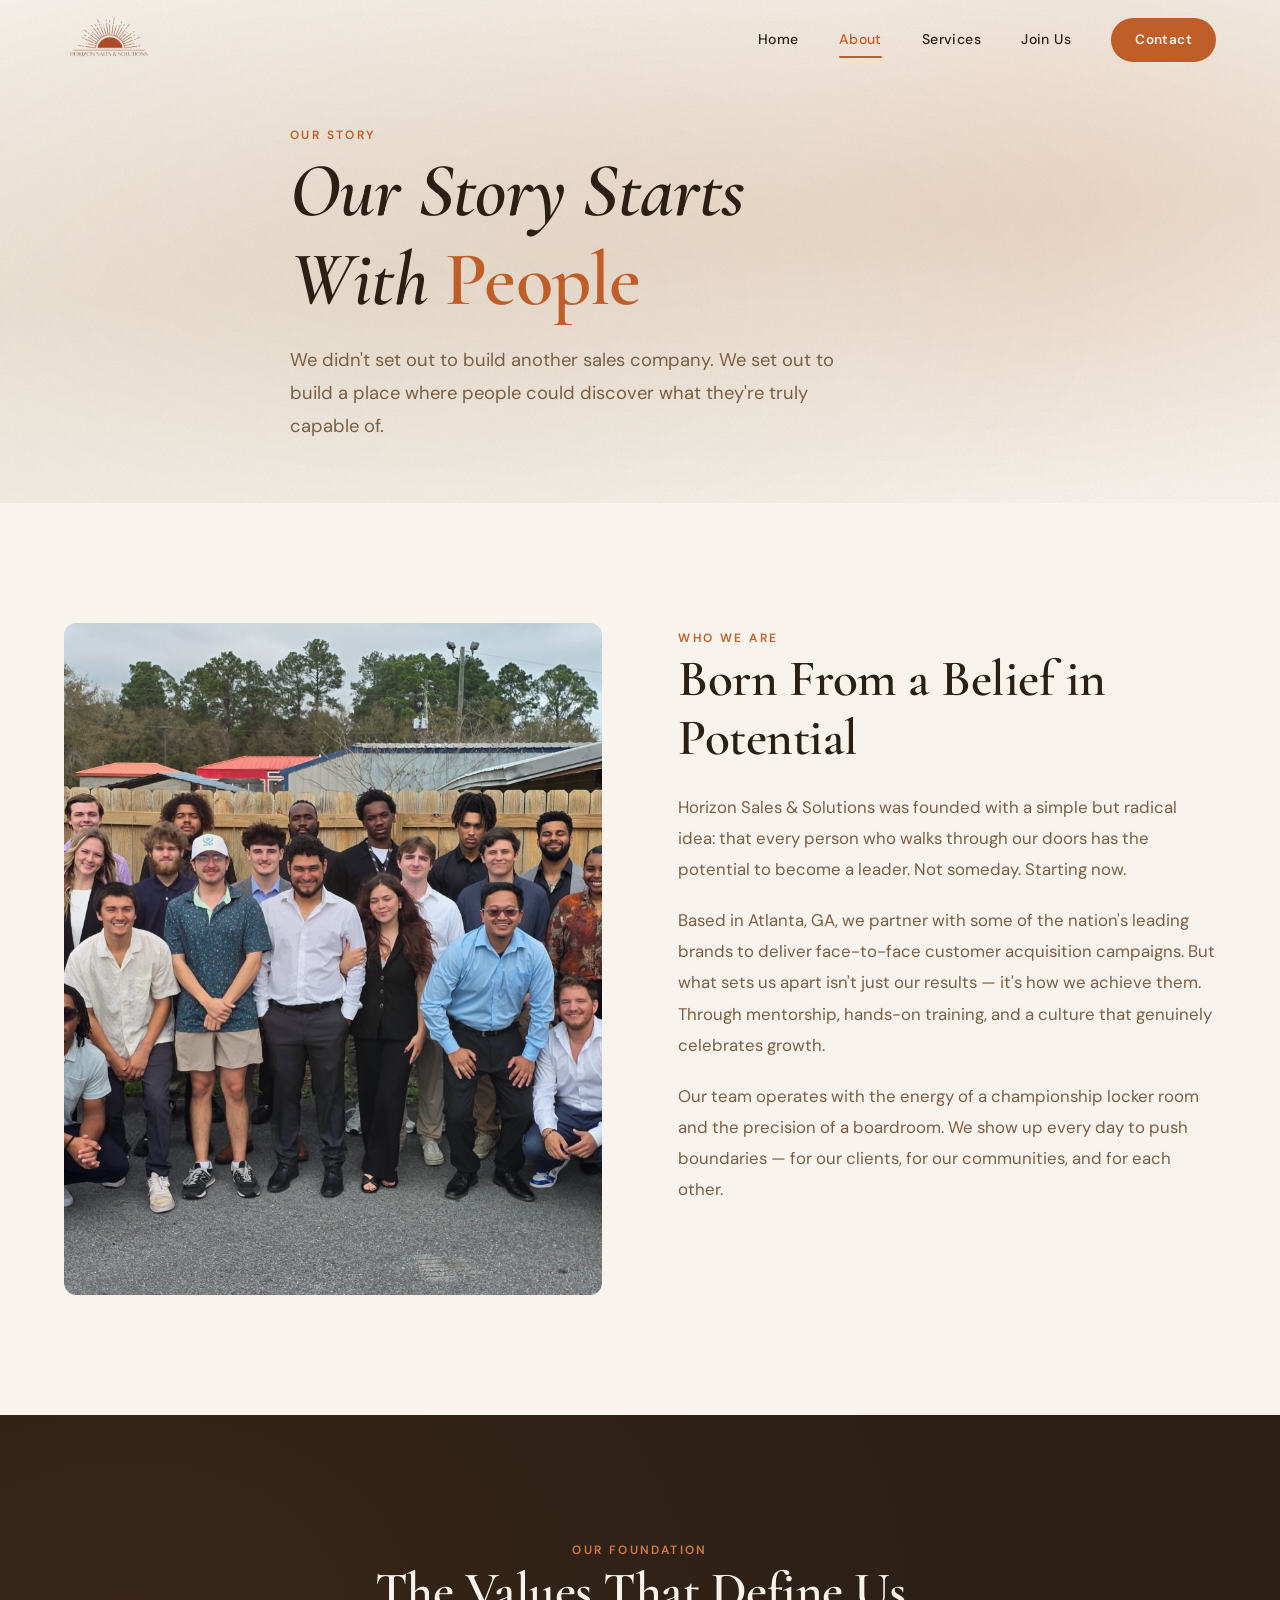
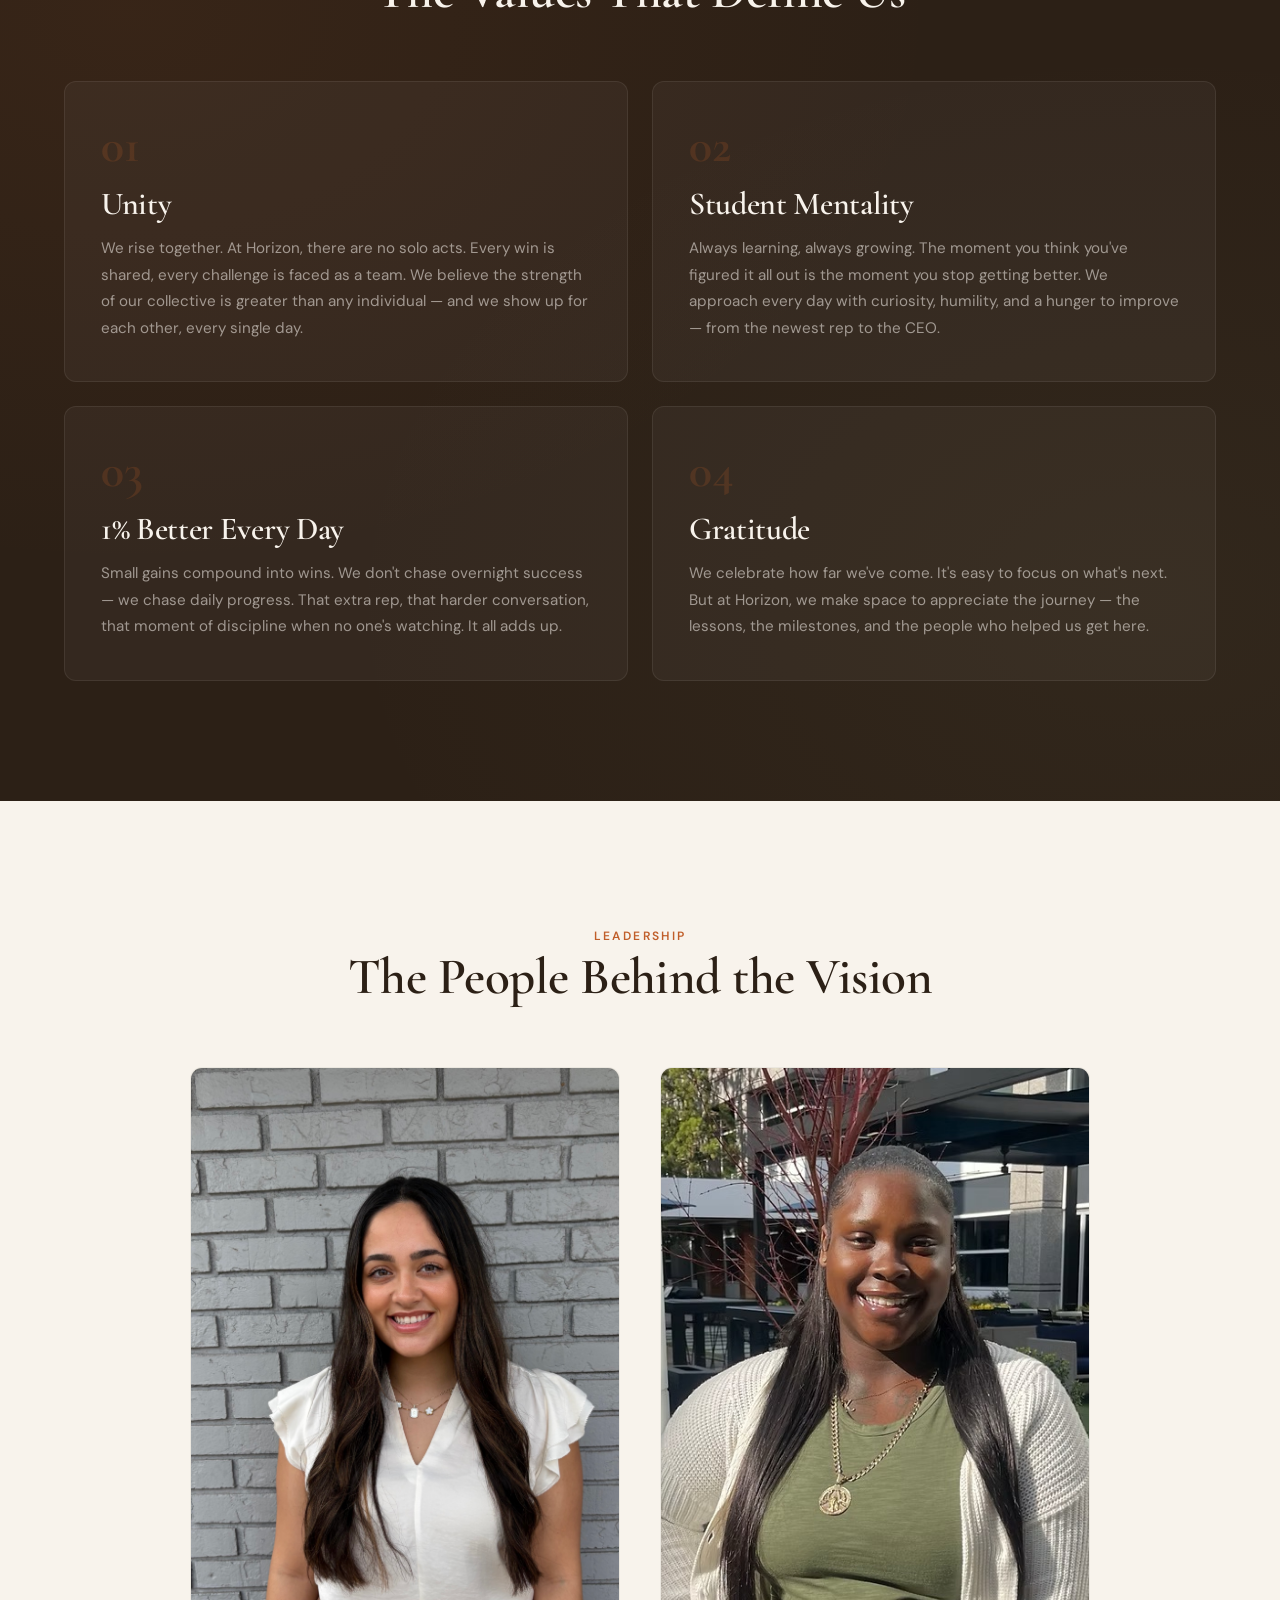
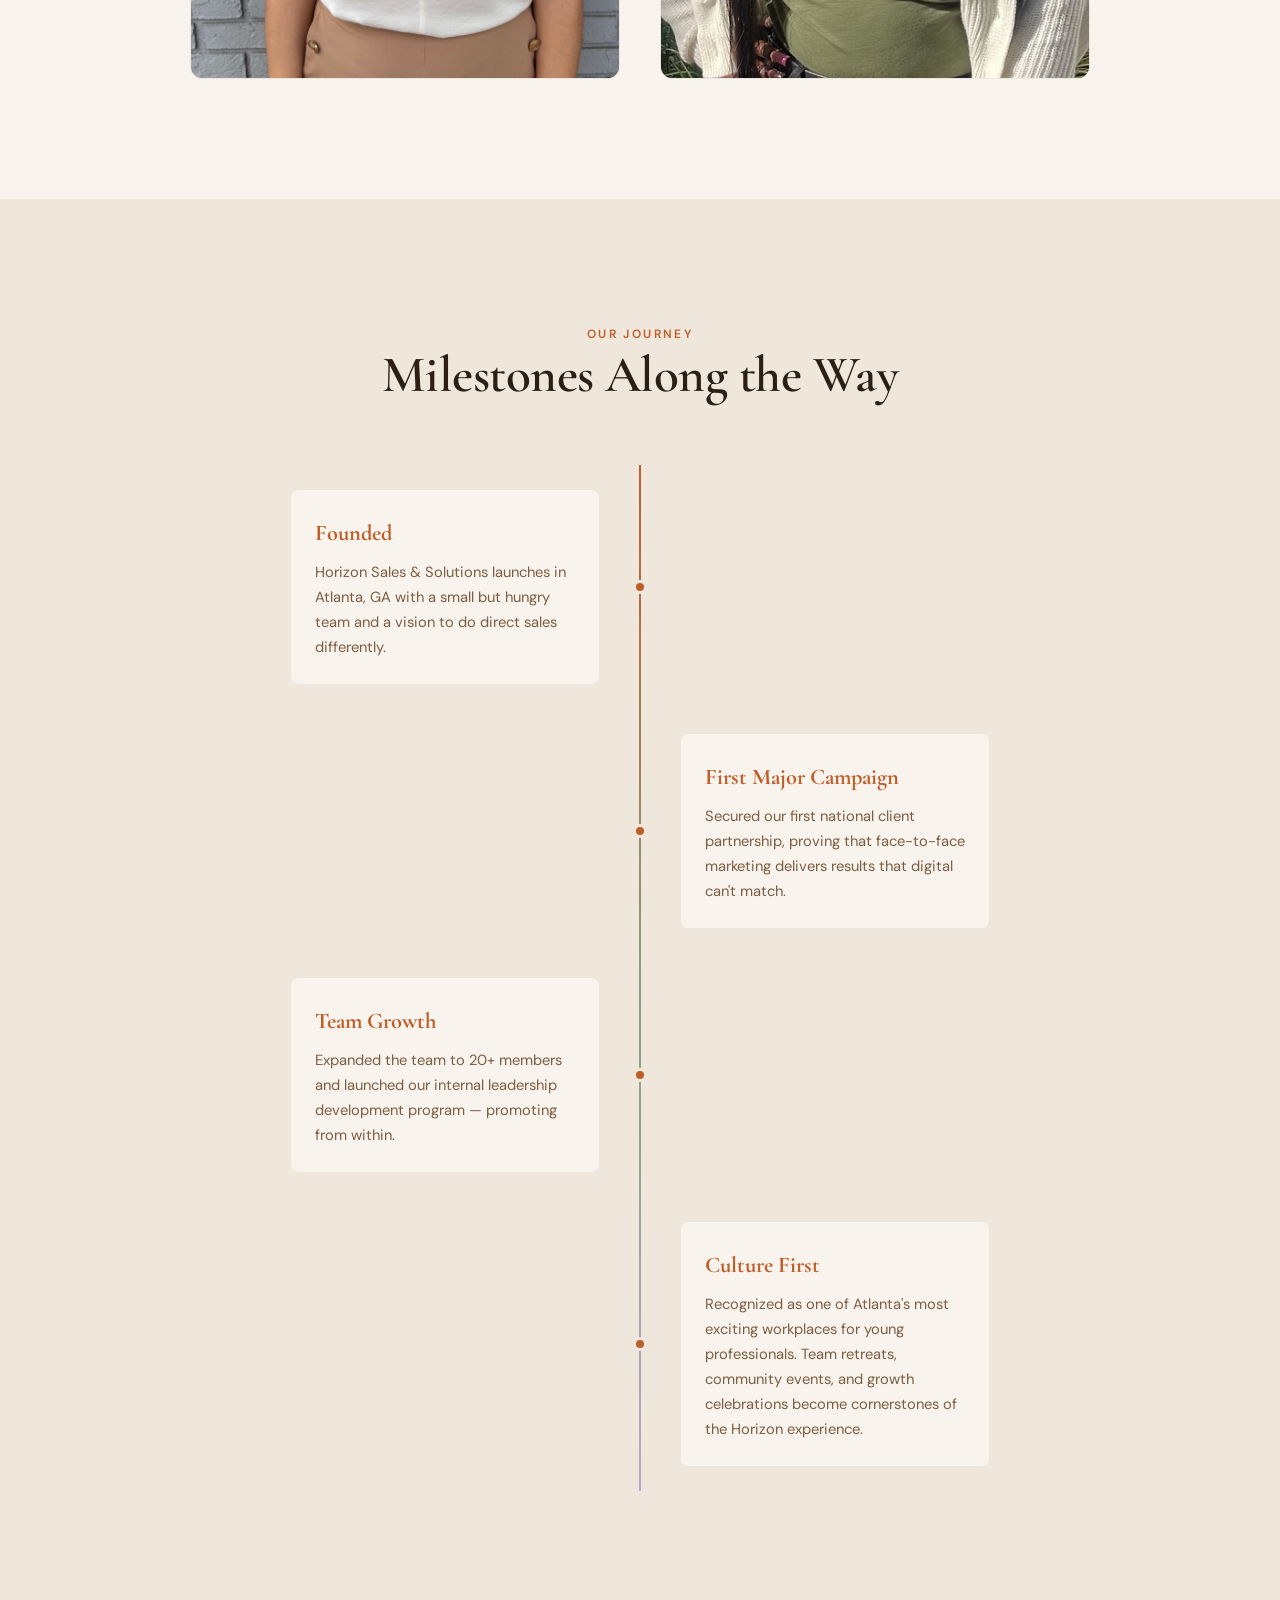
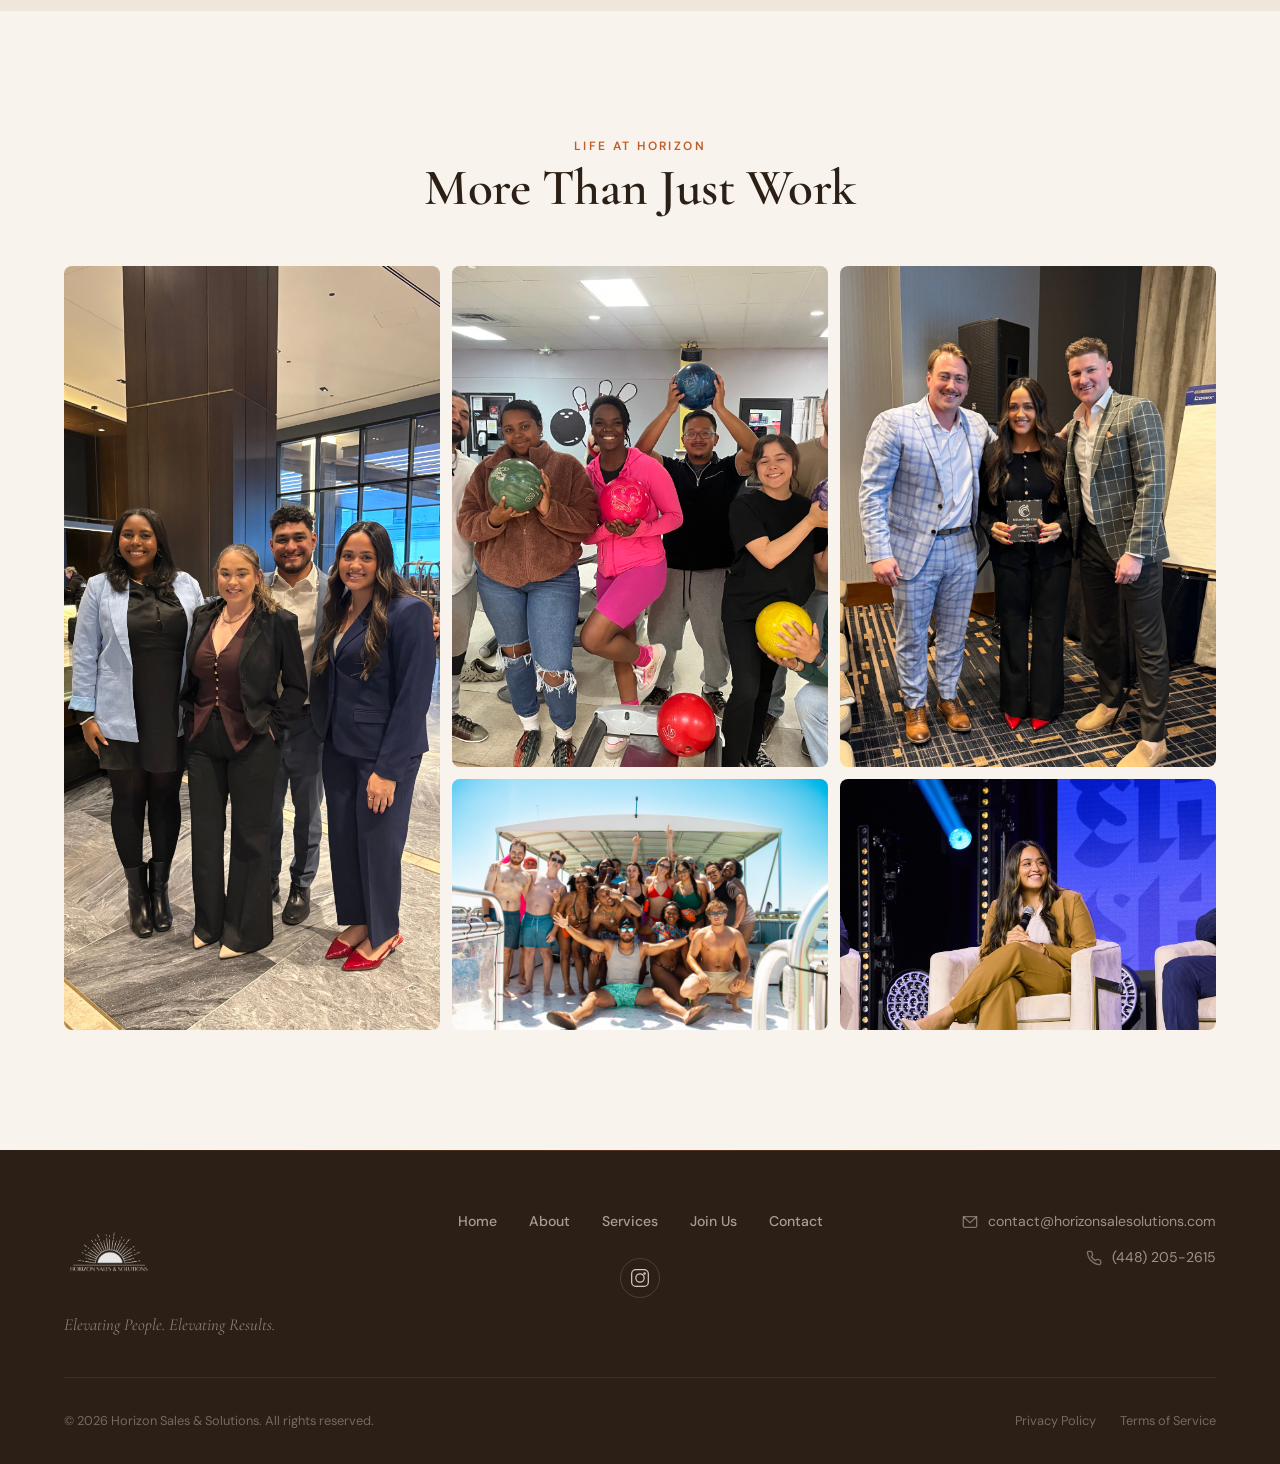
==== commit e789cc8d: "Redesign footer as symmetrical 3-column grid layout - Left: logo + tagline - Center: nav links + Ins" ====
--- a/about.html
+++ b/about.html
@@ -191,17 +191,19 @@
           </a>
           <p class="footer-tagline">Elevating People. Elevating Results.</p>
         </div>
-        <div class="footer-nav">
-          <a href="index.html">Home</a>
-          <a href="about.html">About</a>
-          <a href="services.html">Services</a>
-          <a href="careers.html">Join Us</a>
-          <a href="contact.html">Contact</a>
-        </div>
-        <div class="footer-social">
-          <a href="https://instagram.com/horizonsalesinc" target="_blank" rel="noopener" aria-label="Instagram">
-            <svg viewBox="0 0 24 24"><rect x="2" y="2" width="20" height="20" rx="5"/><circle cx="12" cy="12" r="5"/><circle cx="17.5" cy="6.5" r="1.5" class="ig-dot"/></svg>
-          </a>
+        <div class="footer-center">
+          <div class="footer-nav">
+            <a href="index.html">Home</a>
+            <a href="about.html">About</a>
+            <a href="services.html">Services</a>
+            <a href="careers.html">Join Us</a>
+            <a href="contact.html">Contact</a>
+          </div>
+          <div class="footer-social">
+            <a href="https://instagram.com/horizonsalesinc" target="_blank" rel="noopener" aria-label="Instagram">
+              <svg viewBox="0 0 24 24"><rect x="2" y="2" width="20" height="20" rx="5"/><circle cx="12" cy="12" r="5"/><circle cx="17.5" cy="6.5" r="1.5" class="ig-dot"/></svg>
+            </a>
+          </div>
         </div>
         <div class="footer-contact">
           <a href="mailto:contact@horizonsalesolutions.com"><svg viewBox="0 0 24 24"><rect x="2" y="4" width="20" height="16" rx="2"/><path d="M22 4L12 13 2 4"/></svg> contact@horizonsalesolutions.com</a>
--- a/css/styles.css
+++ b/css/styles.css
@@ -984,36 +984,44 @@
 }
 
 .footer-top {
-  display: flex;
-  justify-content: space-between;
-  align-items: flex-start;
-  flex-wrap: wrap;
-  gap: 40px;
+  display: grid;
+  grid-template-columns: 1fr auto 1fr;
+  align-items: start;
+  gap: 48px;
   padding-bottom: 40px;
   border-bottom: 1px solid rgba(248, 243, 236, 0.08);
   margin-bottom: 32px;
 }
 
 .footer-brand {
-  max-width: 320px;
+  display: flex;
+  flex-direction: column;
+  gap: 12px;
 }
 
 .footer-brand .nav-logo {
   color: var(--cream);
-  margin-bottom: 16px;
 }
 
 .footer-tagline {
   font-family: var(--font-display);
-  font-size: 1.1rem;
+  font-size: 1.05rem;
   font-style: italic;
-  color: rgba(248, 243, 236, 0.5);
+  color: rgba(248, 243, 236, 0.45);
   line-height: 1.5;
 }
 
+/* Center column: nav + social */
+.footer-center {
+  display: flex;
+  flex-direction: column;
+  align-items: center;
+  gap: 24px;
+}
+
 .footer-nav {
   display: flex;
-  gap: 40px;
+  gap: 32px;
 }
 
 .footer-nav a {
@@ -1034,7 +1042,7 @@
   width: 40px;
   height: 40px;
   border-radius: 50%;
-  border: 1px solid rgba(248, 243, 236, 0.1);
+  border: 1px solid rgba(248, 243, 236, 0.15);
   display: flex;
   align-items: center;
   justify-content: center;
@@ -1060,12 +1068,13 @@
 .footer-social a svg .ig-dot { fill: rgba(248, 243, 236, 0.8); stroke: none; }
 .footer-social a:hover svg .ig-dot { fill: var(--burnt-orange-light); }
 
-/* Footer contact info */
+/* Right column: contact info */
 .footer-contact {
   display: flex;
   flex-direction: column;
-  gap: 8px;
-  margin-top: 16px;
+  gap: 12px;
+  align-items: flex-end;
+  justify-self: end;
 }
 
 .footer-contact a {
@@ -1074,15 +1083,15 @@
   transition: color 0.3s;
   display: flex;
   align-items: center;
-  gap: 8px;
+  gap: 10px;
 }
 
 .footer-contact a:hover { color: var(--burnt-orange-light); }
 
 .footer-contact svg {
-  width: 15px;
-  height: 15px;
-  stroke: rgba(248, 243, 236, 0.45);
+  width: 16px;
+  height: 16px;
+  stroke: rgba(248, 243, 236, 0.4);
   fill: none;
   stroke-width: 2;
   stroke-linecap: round;
@@ -2165,9 +2174,12 @@
   .contact-inner { flex-direction: column; align-items: flex-start; }
   .contact-info-group { flex-direction: column; gap: 20px; }
 
-  .footer-top { flex-direction: column; }
-  .footer-nav { flex-wrap: wrap; gap: 20px; }
-  .footer-bottom { flex-direction: column; align-items: flex-start; }
+  .footer-top { grid-template-columns: 1fr; gap: 32px; text-align: center; }
+  .footer-center { align-items: center; }
+  .footer-contact { align-items: center; justify-self: center; }
+  .footer-brand { align-items: center; }
+  .footer-nav { flex-wrap: wrap; gap: 20px; justify-content: center; }
+  .footer-bottom { flex-direction: column; align-items: center; text-align: center; }
 
   .form-row { grid-template-columns: 1fr; }
 
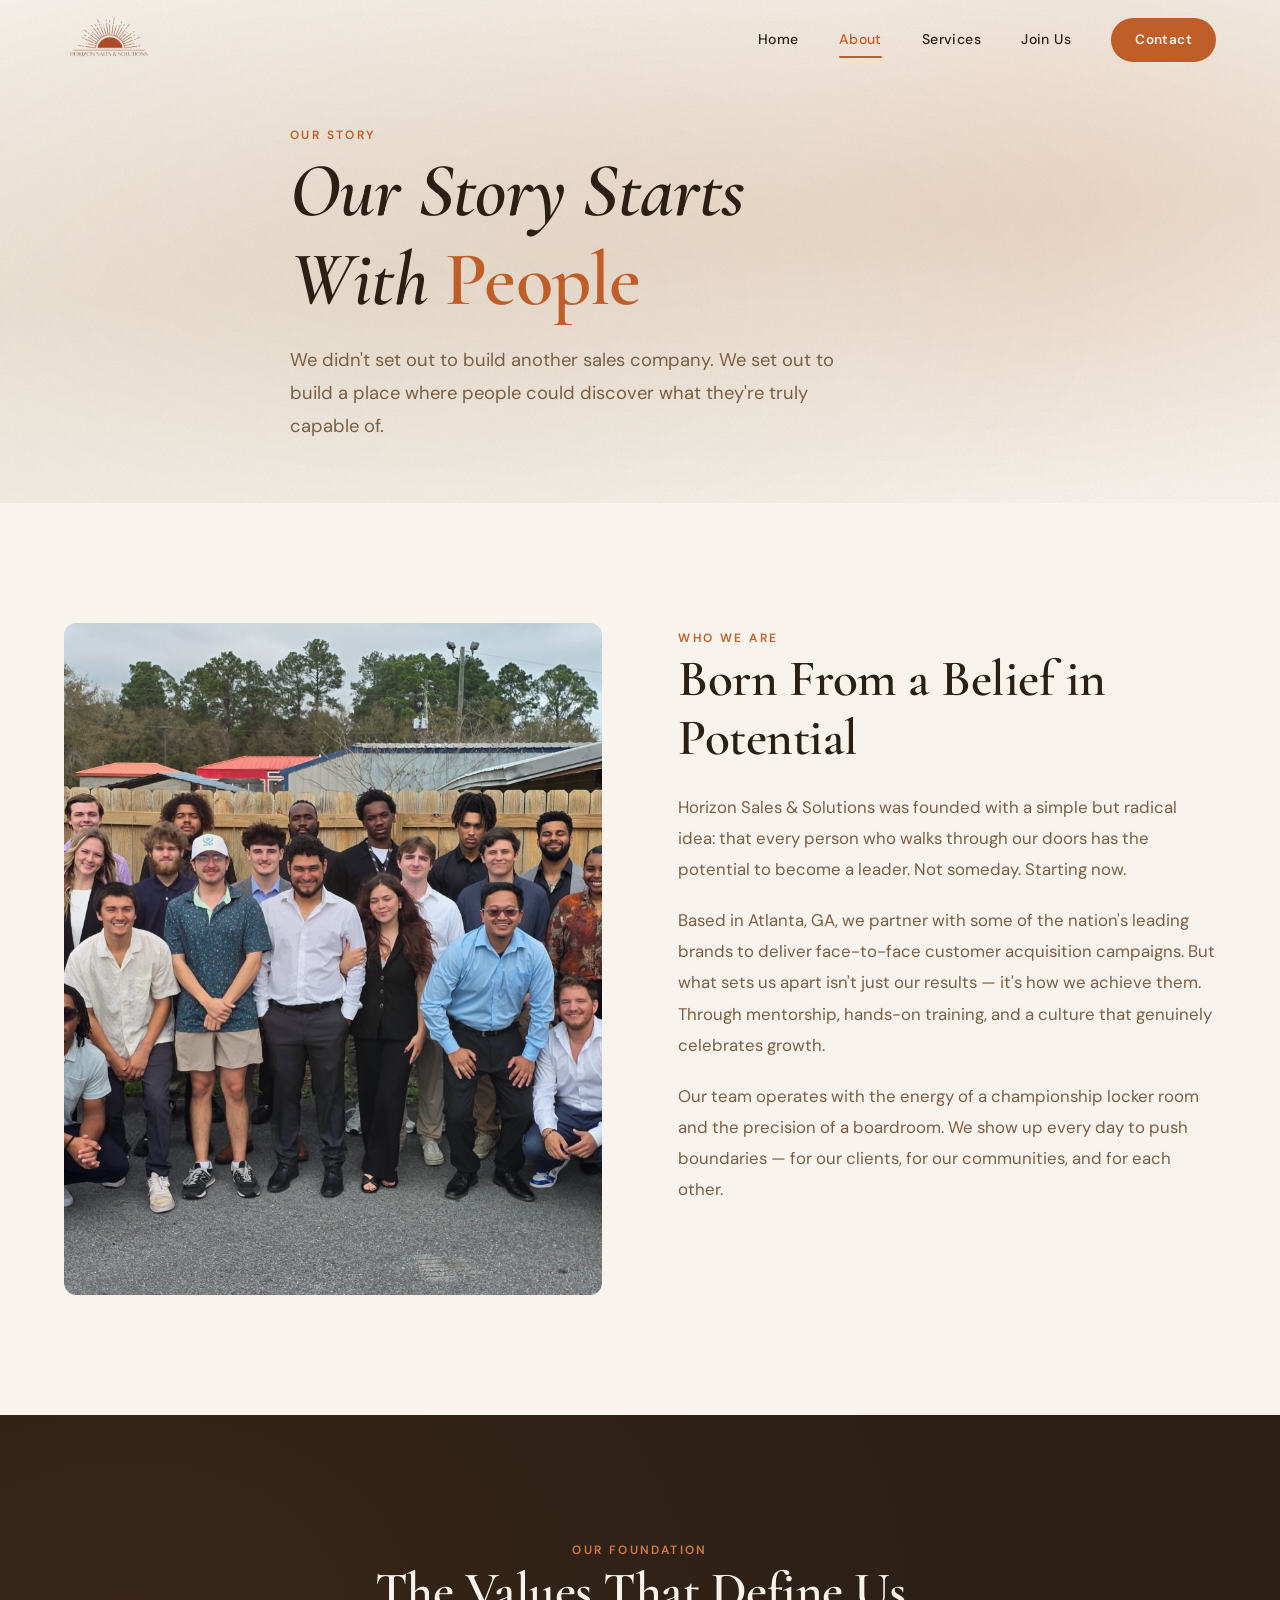
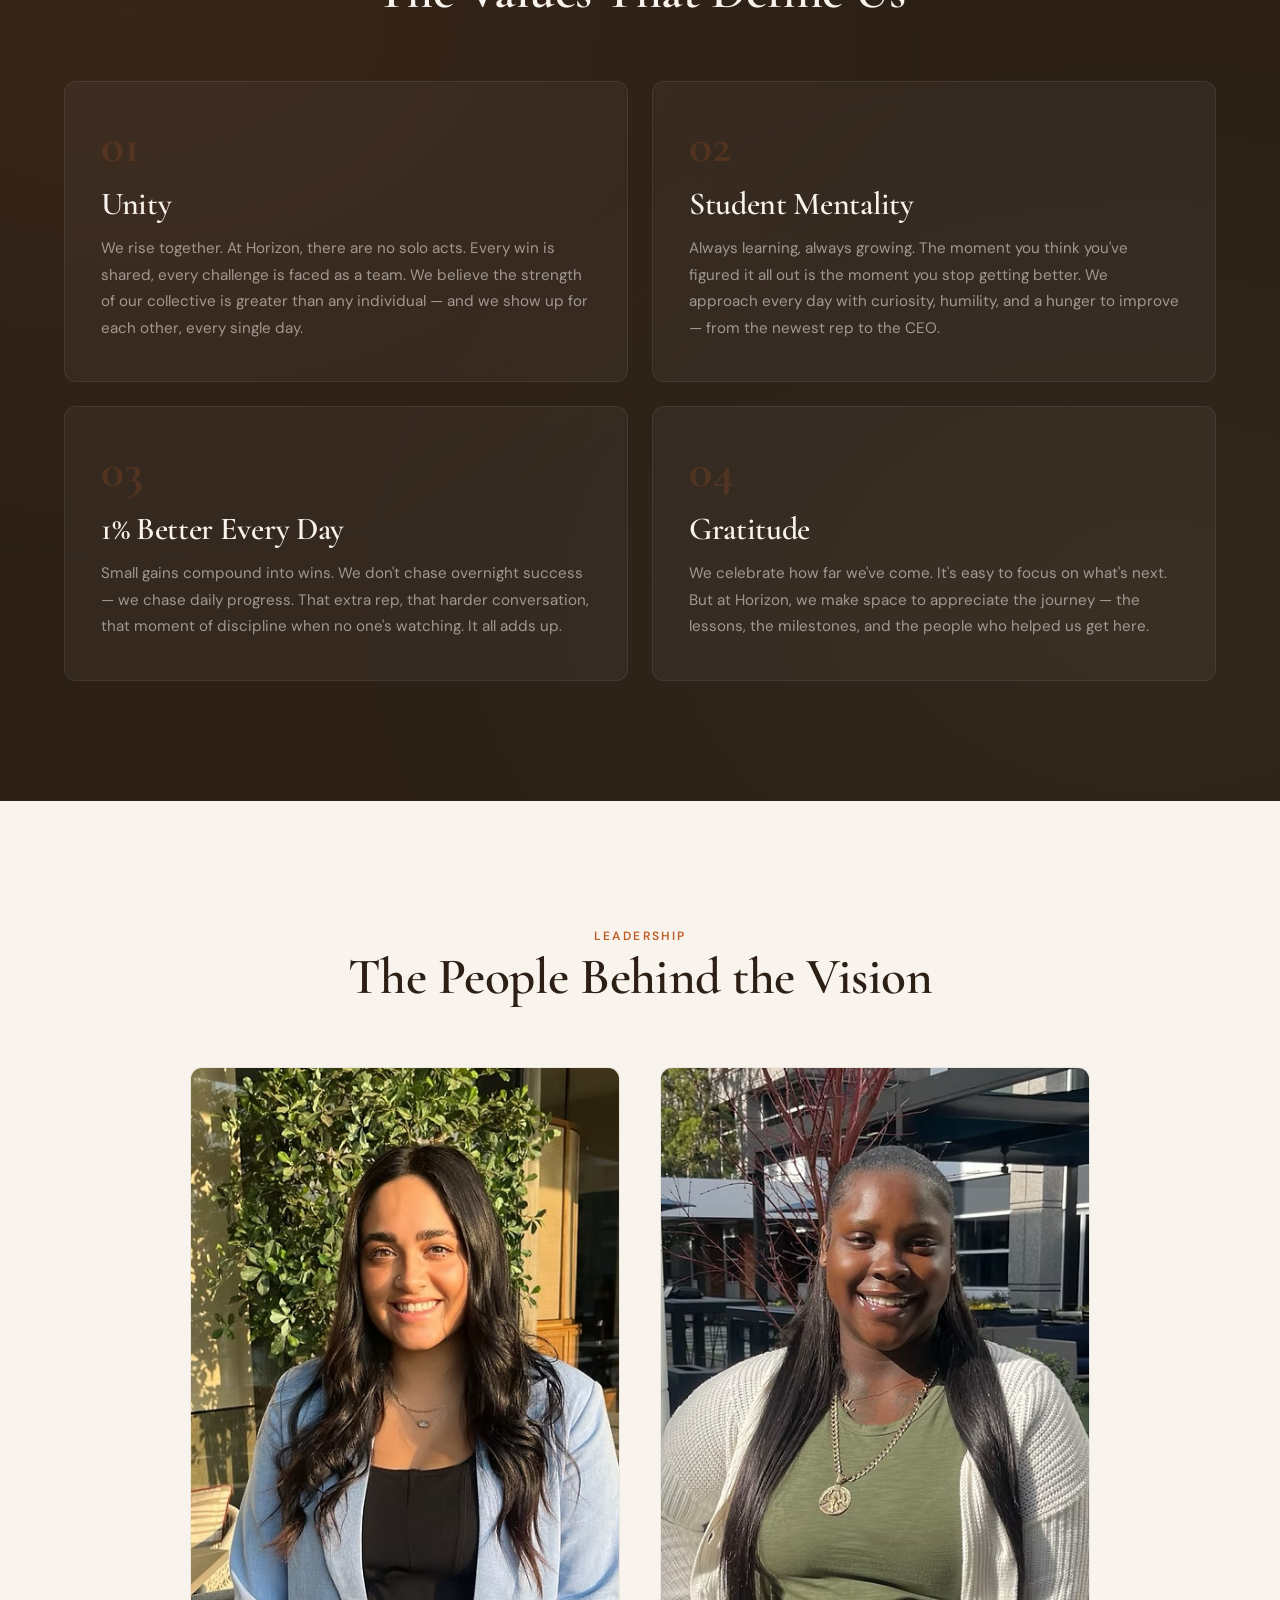
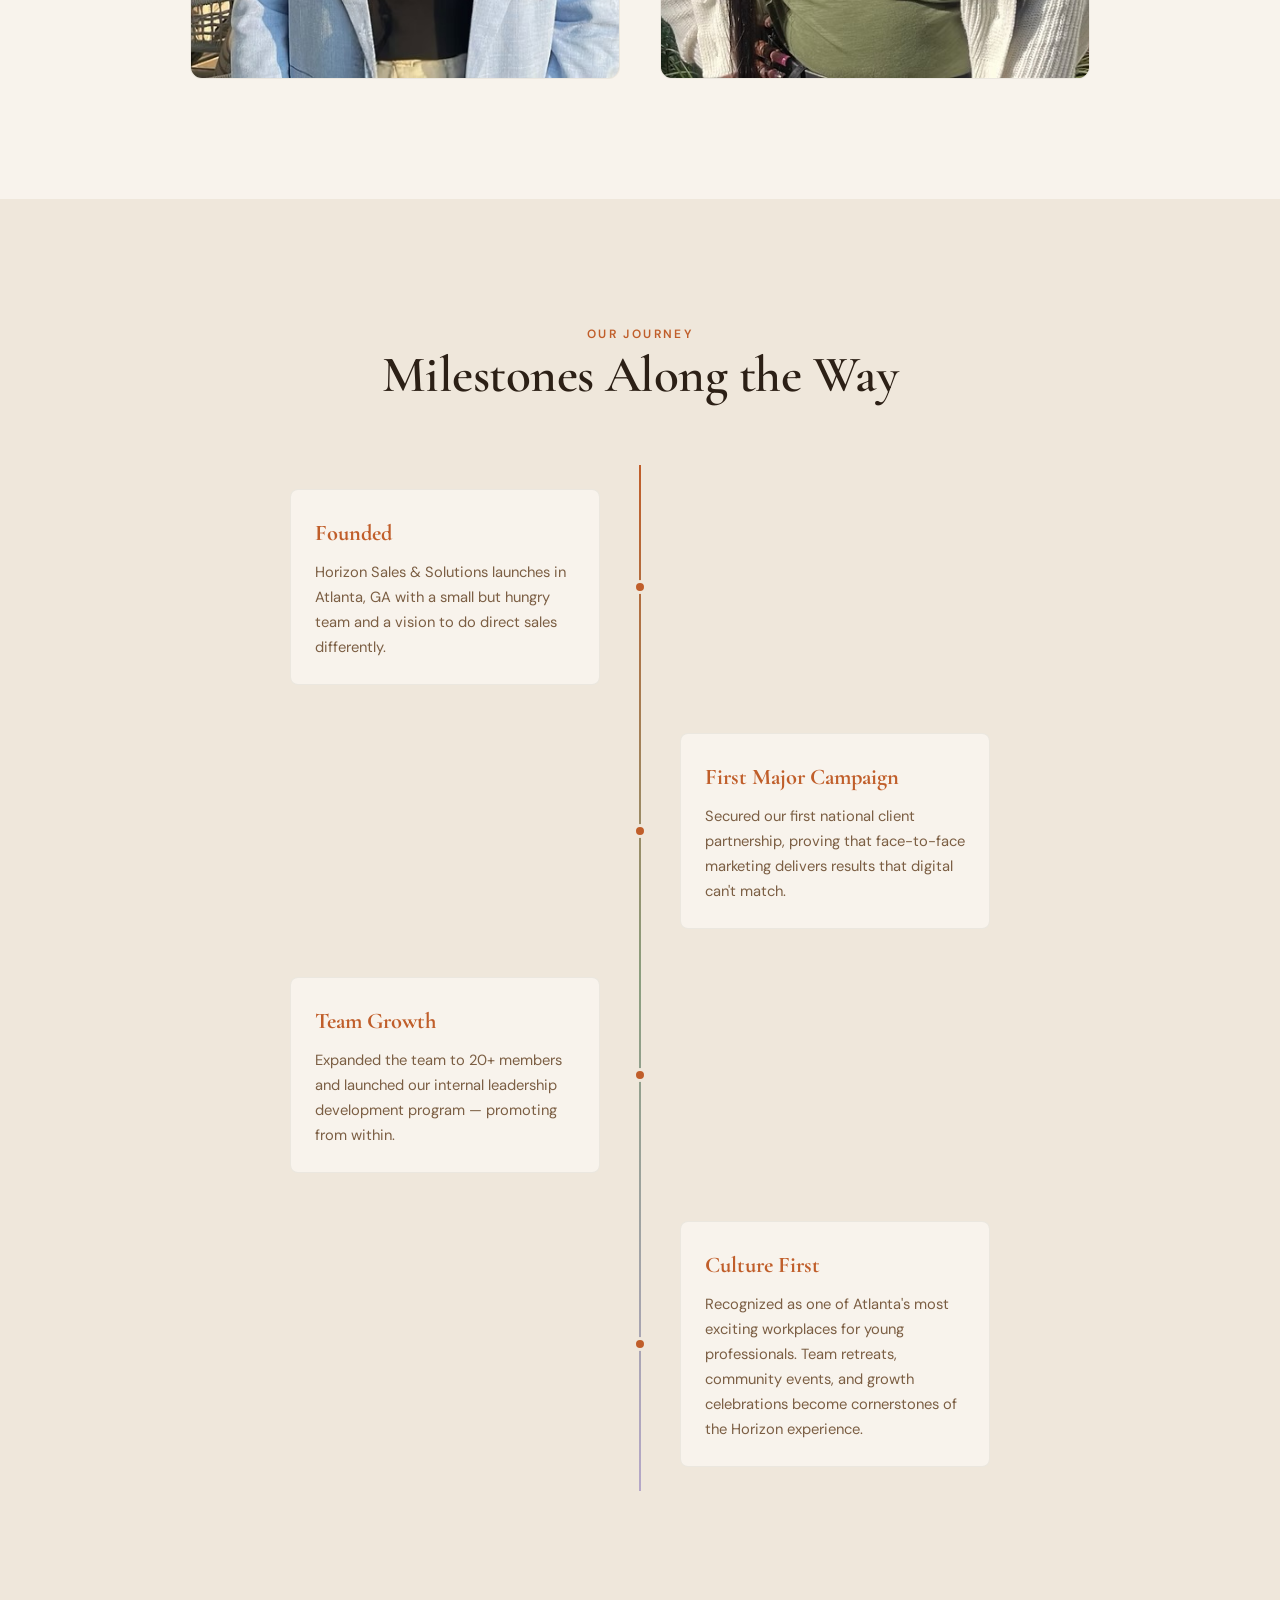
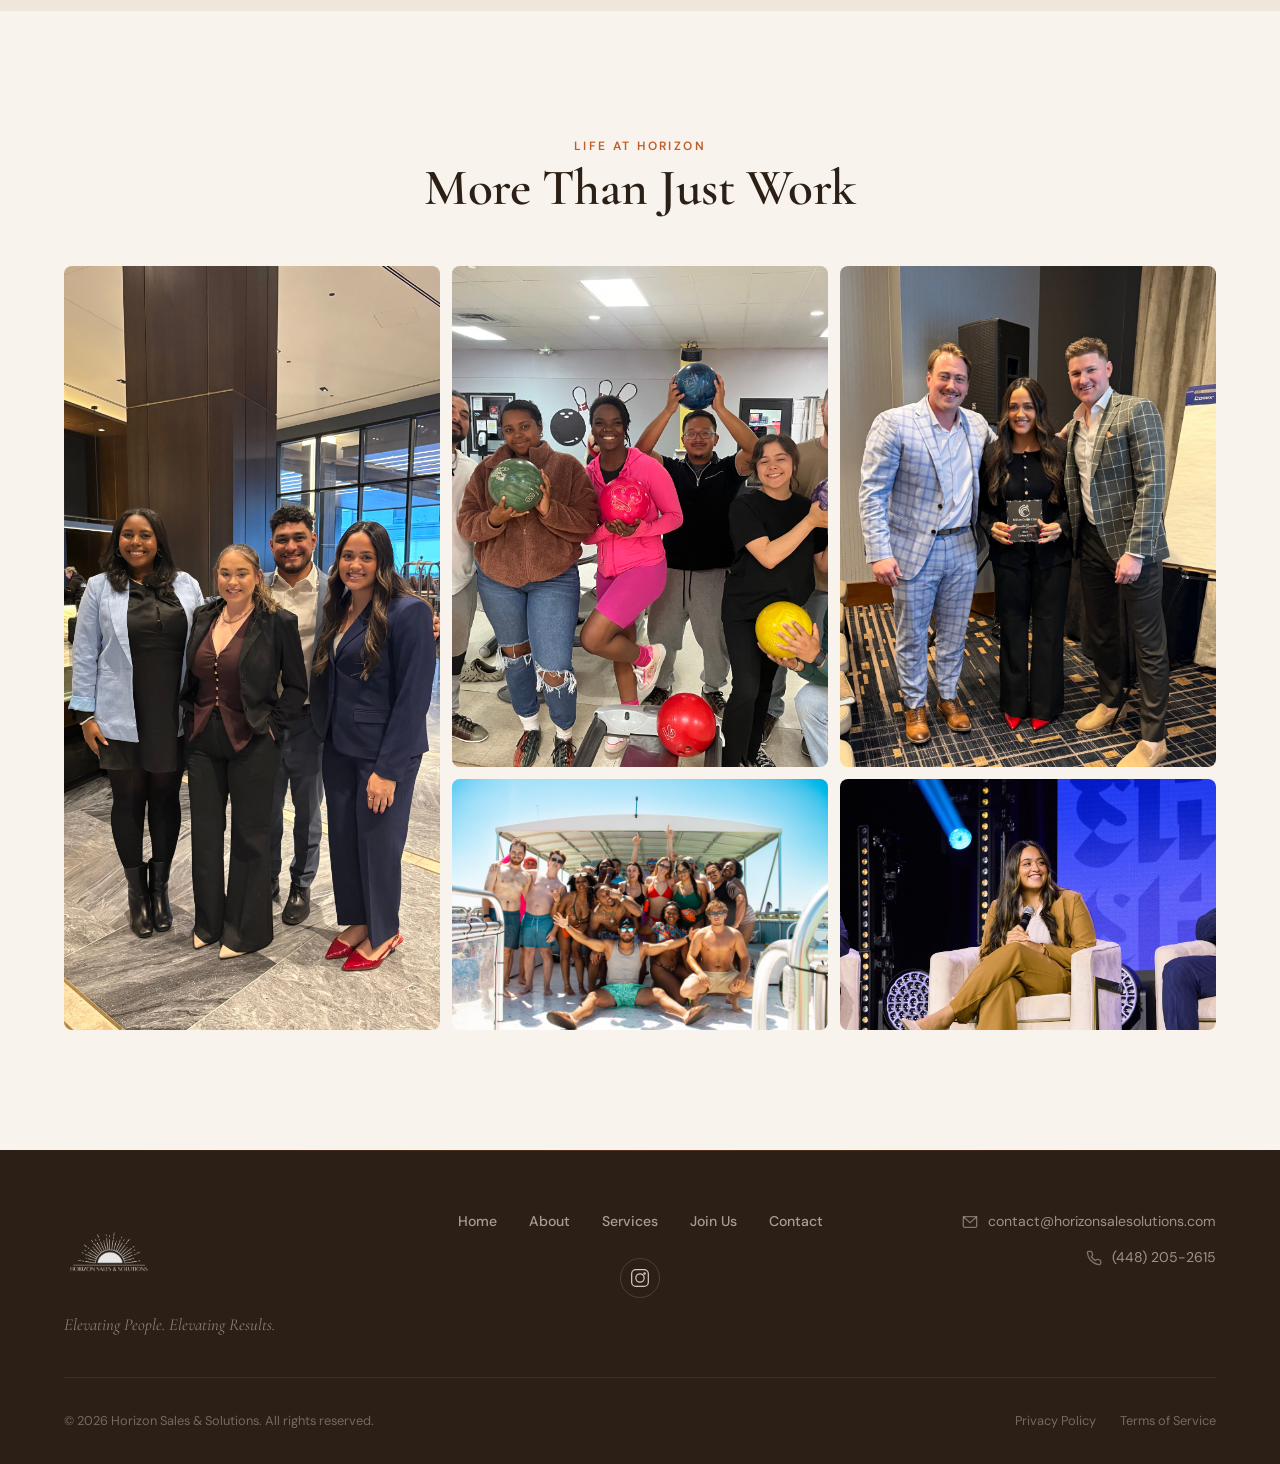
==== commit 11e9c9d4: "Update photos: Sam headshot and services photo strip - Replace Samantha Gonzalez headshot on home an" ====
--- a/about.html
+++ b/about.html
@@ -107,7 +107,7 @@
     <div class="team-full-grid">
       <div class="team-full-card reveal">
         <div class="team-full-photo">
-          <img src="Assets/Horizon%20Photos/IMG_2451.JPG" alt="Samantha Gonzalez" loading="lazy">
+          <img src="Assets/Horizon%20Photos/Sam%20Headshot.jpeg" alt="Samantha Gonzalez" loading="lazy">
         </div>
         <div class="team-full-info">
           <h3>Samantha Gonzalez</h3>
@@ -213,8 +213,8 @@
       <div class="footer-bottom">
         <p class="footer-copy">&copy; 2026 Horizon Sales & Solutions. All rights reserved.</p>
         <div class="footer-legal">
-          <a href="#">Privacy Policy</a>
-          <a href="#">Terms of Service</a>
+          <a href="privacy.html">Privacy Policy</a>
+          <a href="terms.html">Terms of Service</a>
         </div>
       </div>
     </div>
--- a/css/styles.css
+++ b/css/styles.css
@@ -2196,3 +2196,69 @@
 
   .btn { padding: 14px 28px; font-size: 0.85rem; }
 }
+
+/* ============================================
+   LEGAL PAGES (Privacy Policy, Terms)
+   ============================================ */
+.legal-content {
+  padding: var(--section-pad) 0;
+  background: var(--cream);
+}
+
+.legal-container {
+  width: var(--container);
+  margin: 0 auto;
+  max-width: 760px;
+}
+
+.legal-container h2 {
+  font-size: clamp(1.3rem, 2vw, 1.6rem);
+  margin-top: 40px;
+  margin-bottom: 14px;
+  color: var(--dark);
+}
+
+.legal-container h2:first-child {
+  margin-top: 0;
+}
+
+.legal-container p {
+  font-size: 0.95rem;
+  color: var(--warm-brown);
+  line-height: 1.85;
+  margin-bottom: 16px;
+}
+
+.legal-container ul {
+  margin-bottom: 16px;
+  padding-left: 0;
+}
+
+.legal-container li {
+  display: flex;
+  align-items: flex-start;
+  gap: 12px;
+  padding: 6px 0;
+  font-size: 0.95rem;
+  color: var(--warm-brown);
+  line-height: 1.75;
+}
+
+.legal-container li::before {
+  content: '';
+  flex-shrink: 0;
+  width: 6px;
+  height: 6px;
+  border-radius: 50%;
+  background: var(--burnt-orange);
+  margin-top: 10px;
+}
+
+.legal-container a {
+  color: var(--burnt-orange);
+  transition: color 0.3s;
+}
+
+.legal-container a:hover {
+  color: var(--burnt-orange-dark);
+}
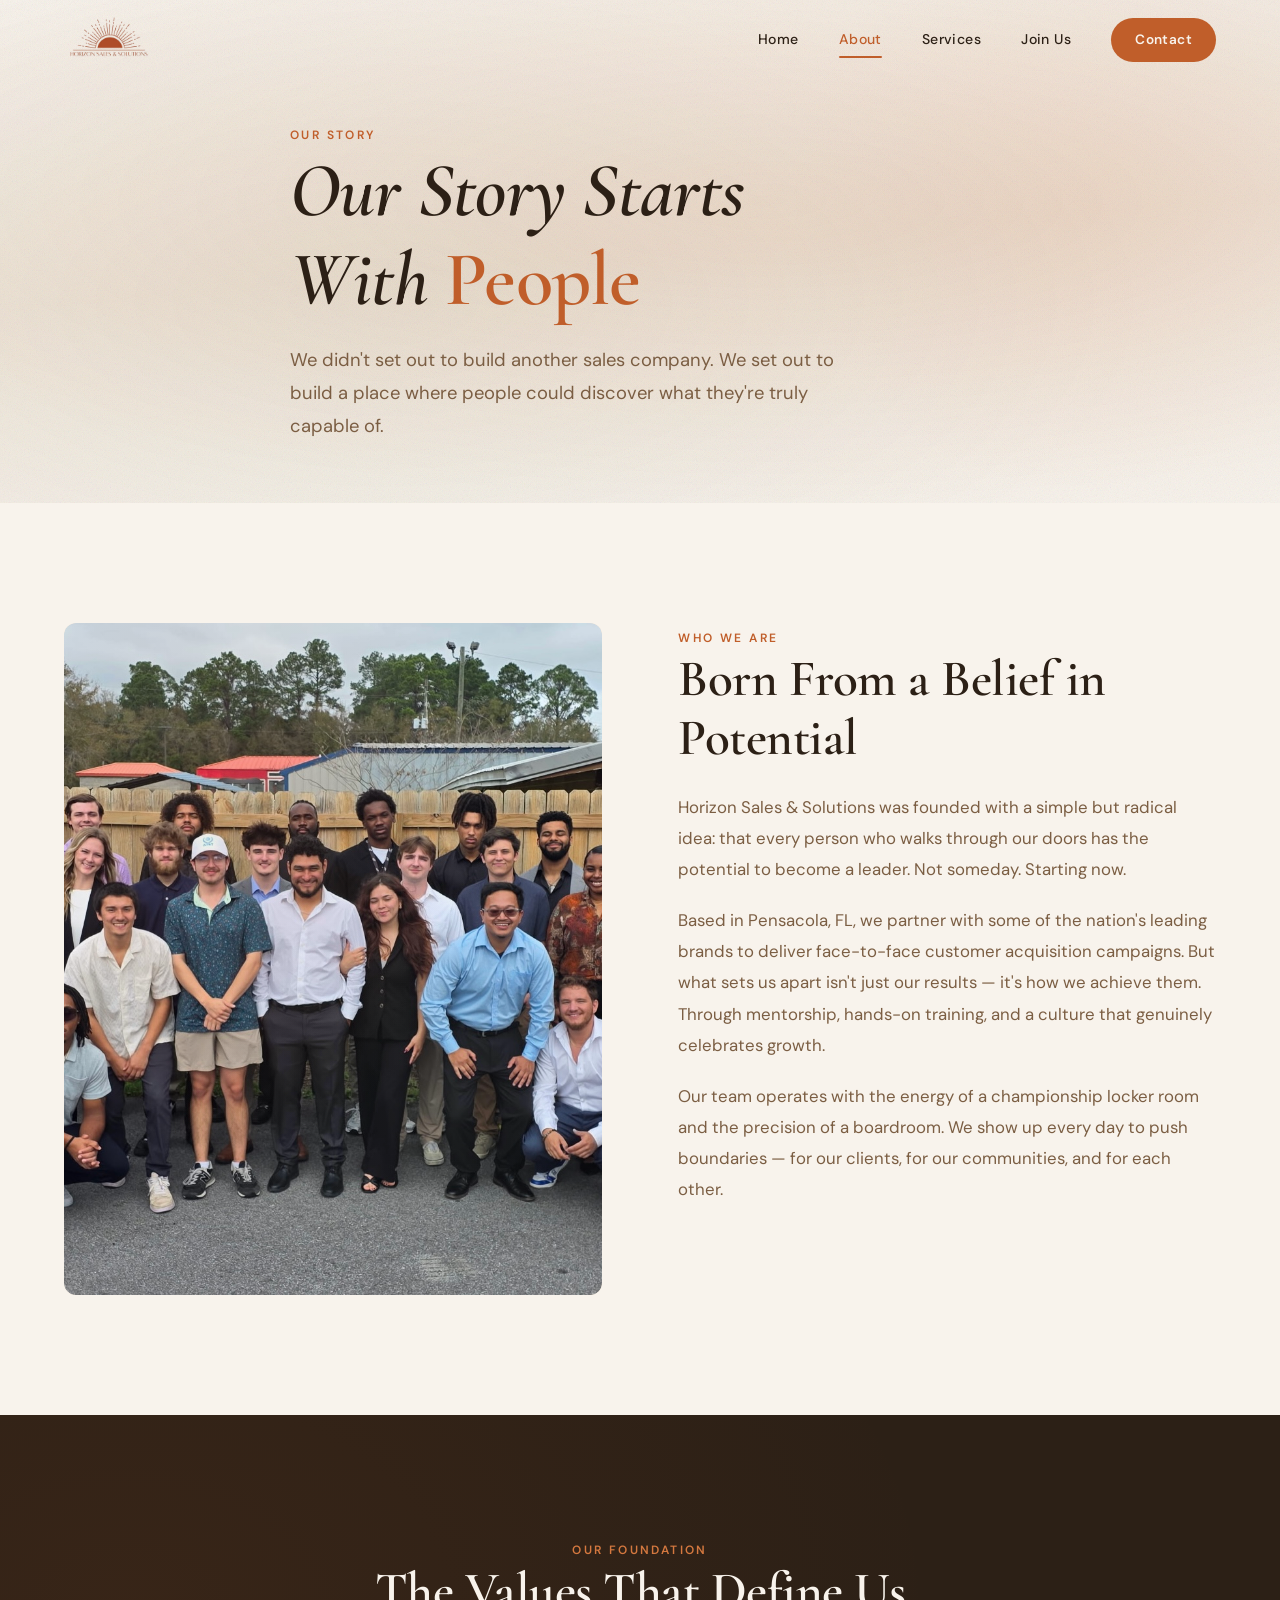
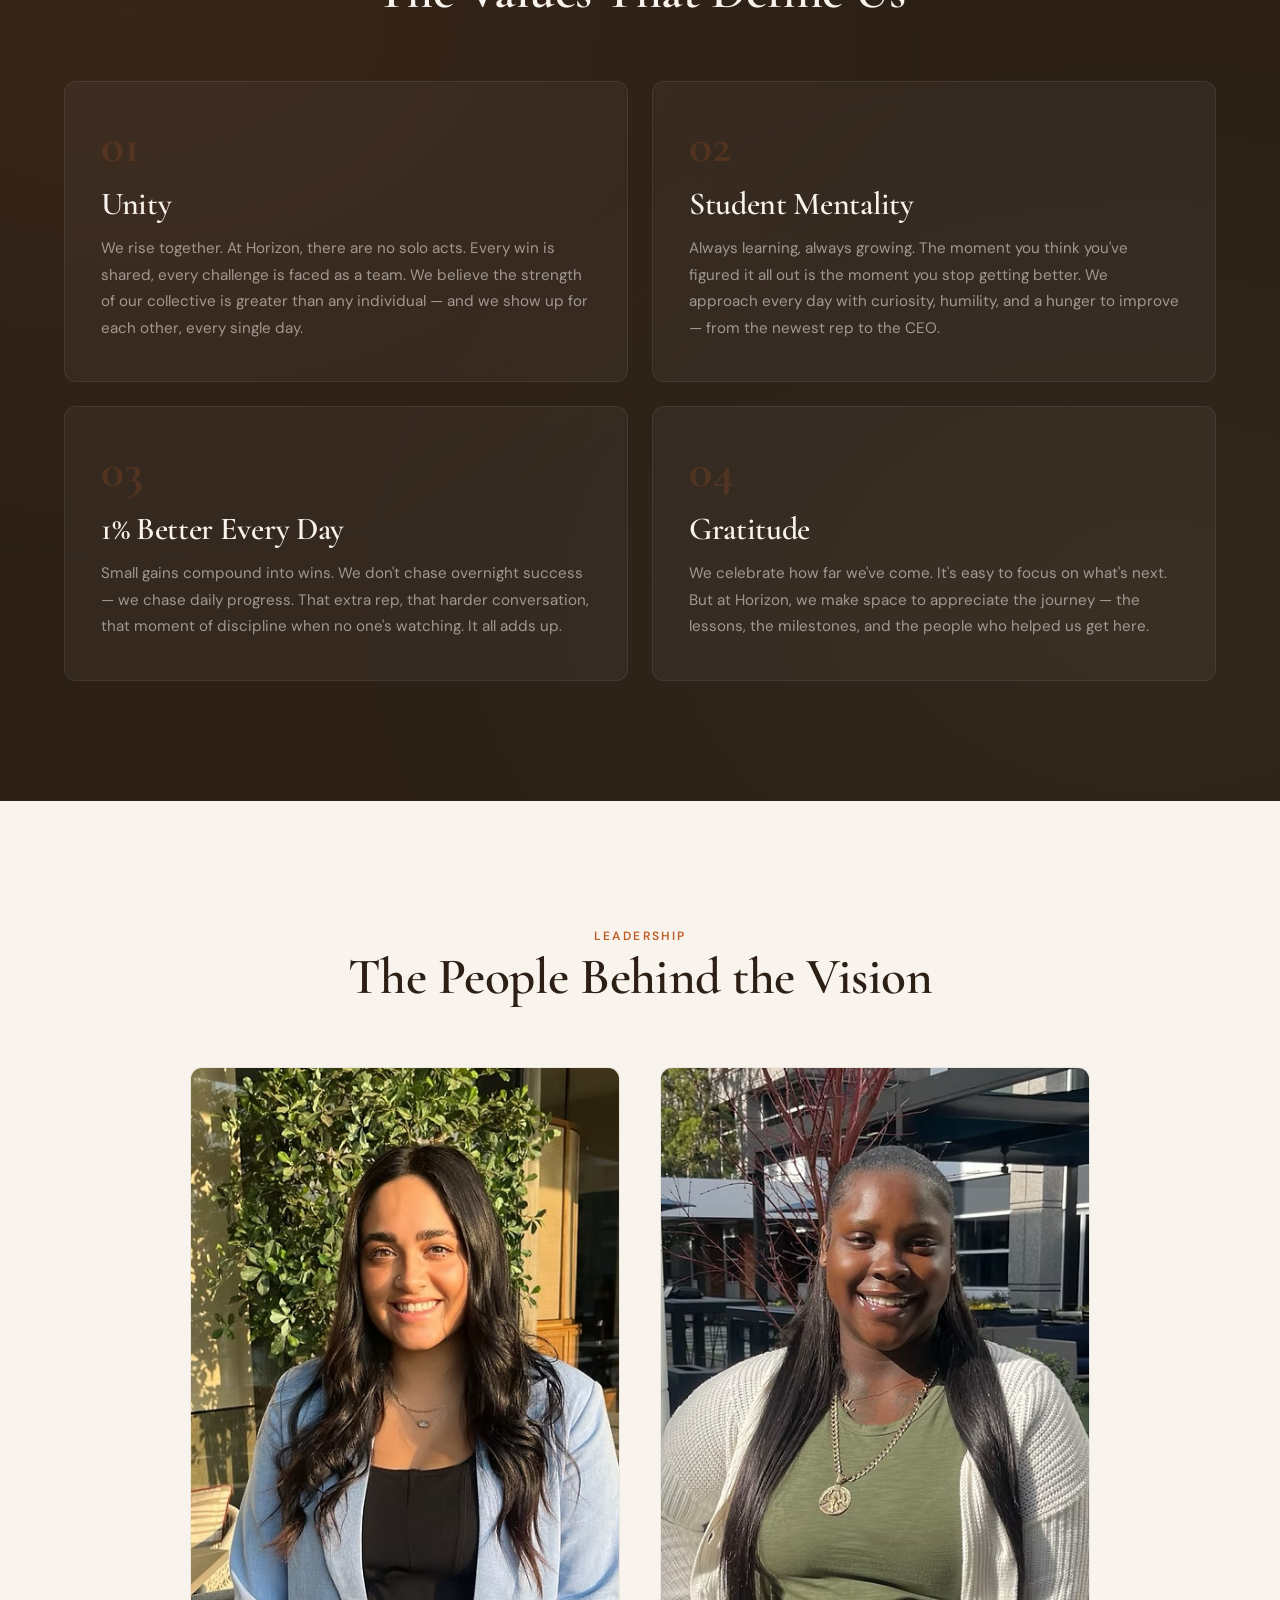
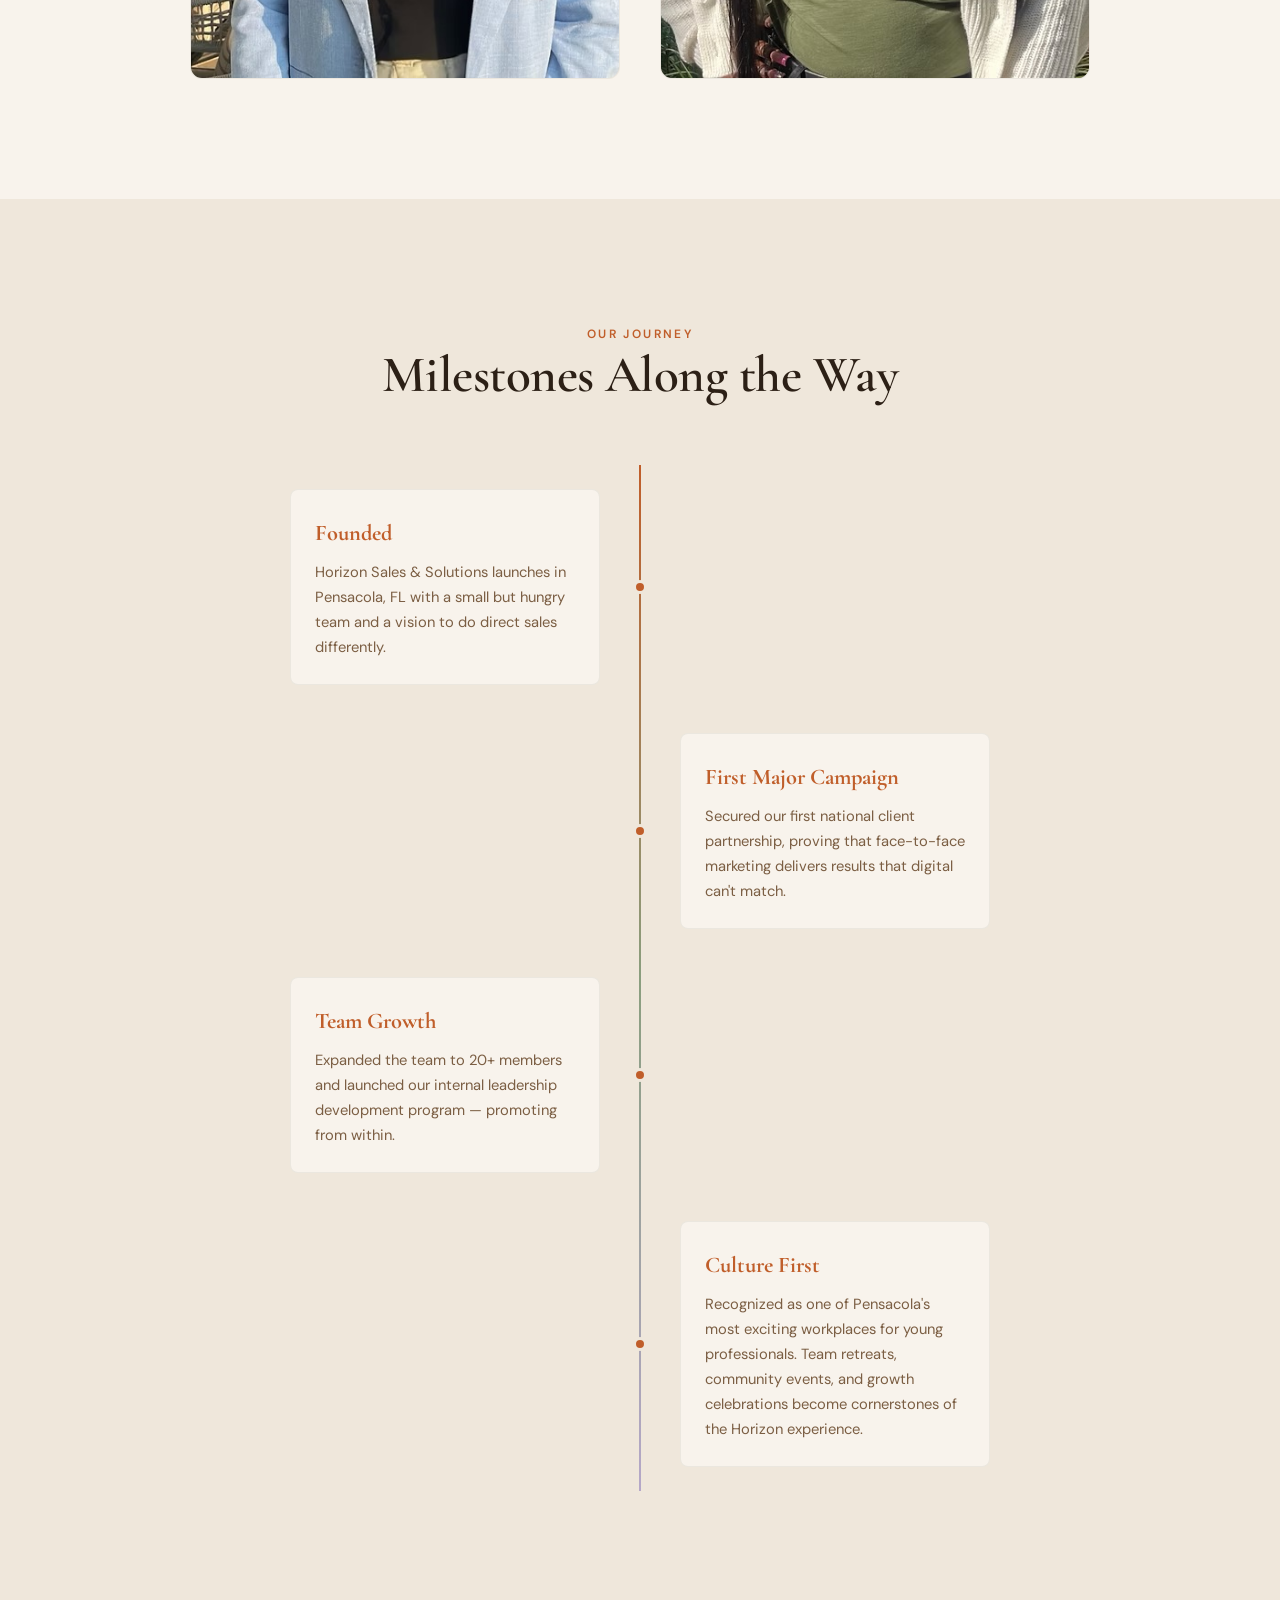
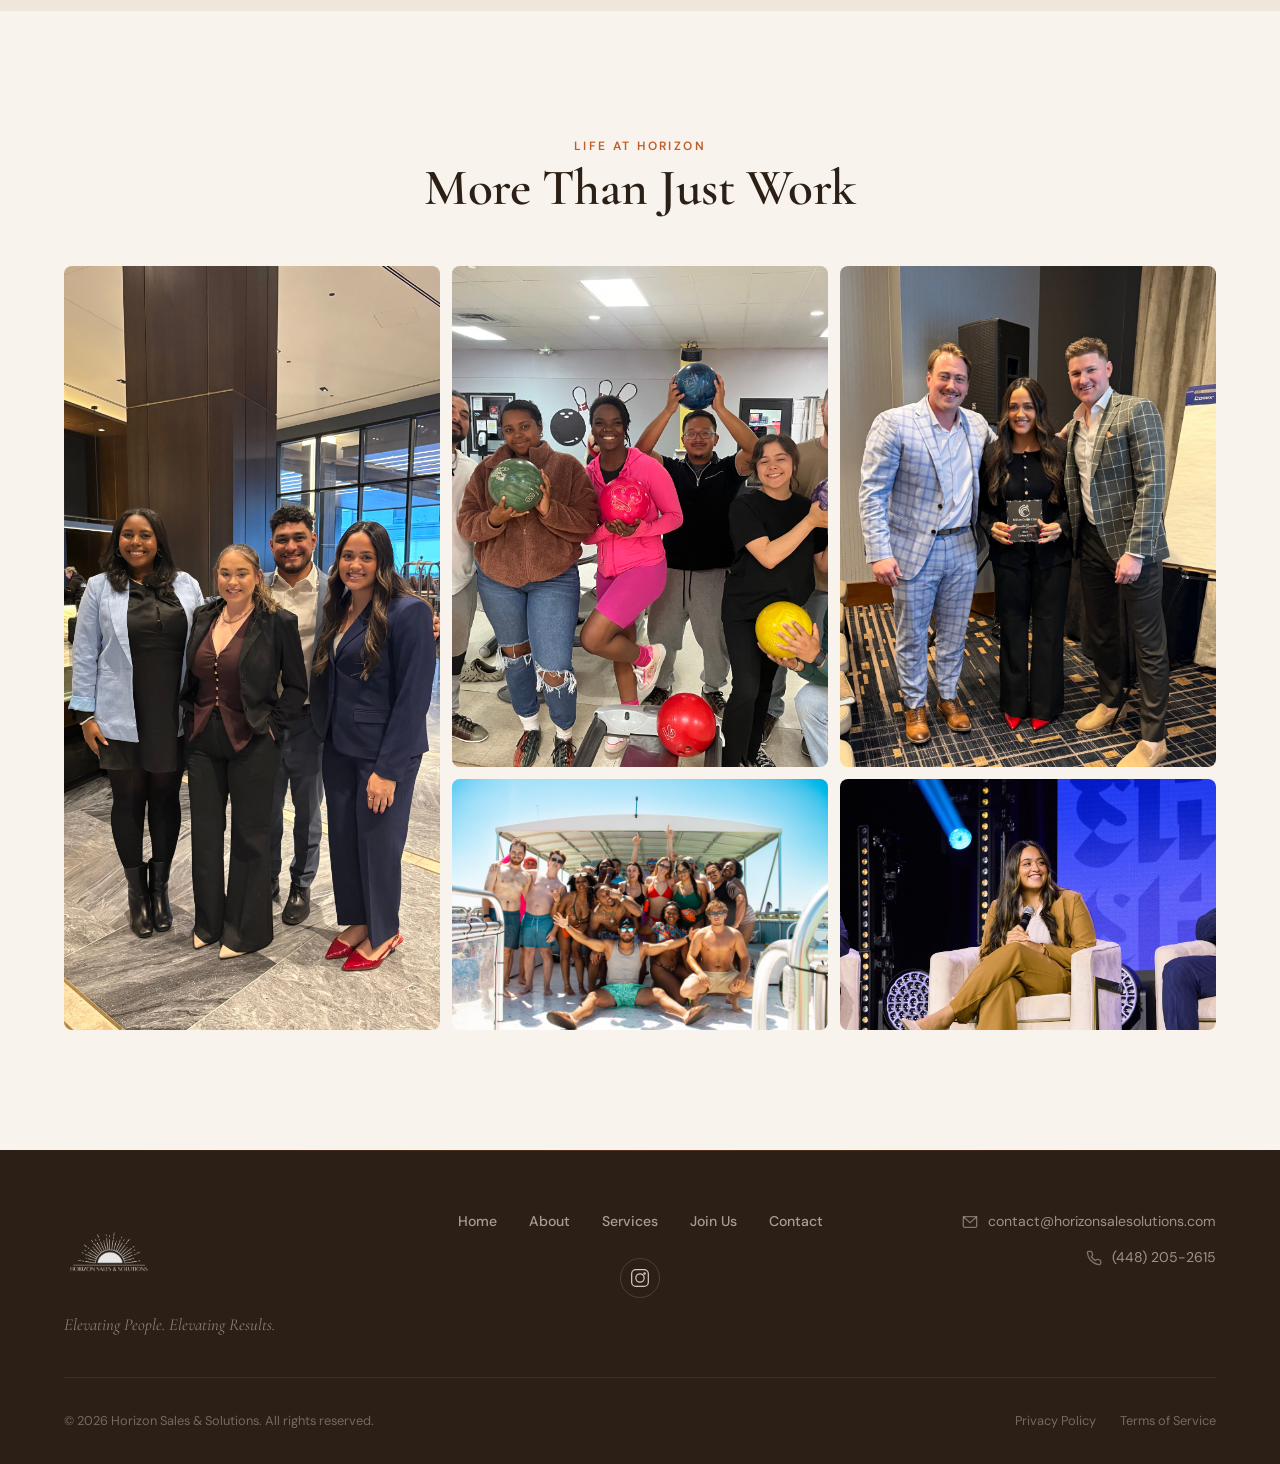
==== commit 3c3d2036: "Update photos, reorder contact form, change location to Pensacola FL - Replace bottom home page phot" ====
--- a/about.html
+++ b/about.html
@@ -62,7 +62,7 @@
         <span class="section-label">Who We Are</span>
         <h2>Born From a Belief in Potential</h2>
         <p>Horizon Sales & Solutions was founded with a simple but radical idea: that every person who walks through our doors has the potential to become a leader. Not someday. Starting now.</p>
-        <p>Based in Atlanta, GA, we partner with some of the nation's leading brands to deliver face-to-face customer acquisition campaigns. But what sets us apart isn't just our results — it's how we achieve them. Through mentorship, hands-on training, and a culture that genuinely celebrates growth.</p>
+        <p>Based in Pensacola, FL, we partner with some of the nation's leading brands to deliver face-to-face customer acquisition campaigns. But what sets us apart isn't just our results — it's how we achieve them. Through mentorship, hands-on training, and a culture that genuinely celebrates growth.</p>
         <p>Our team operates with the energy of a championship locker room and the precision of a boardroom. We show up every day to push boundaries — for our clients, for our communities, and for each other.</p>
       </div>
     </div>
@@ -139,7 +139,7 @@
         <div class="timeline-dot"></div>
         <div class="timeline-content">
           <div class="timeline-year">Founded</div>
-          <p>Horizon Sales & Solutions launches in Atlanta, GA with a small but hungry team and a vision to do direct sales differently.</p>
+          <p>Horizon Sales & Solutions launches in Pensacola, FL with a small but hungry team and a vision to do direct sales differently.</p>
         </div>
       </div>
       <div class="timeline-item reveal">
@@ -160,7 +160,7 @@
         <div class="timeline-dot"></div>
         <div class="timeline-content">
           <div class="timeline-year">Culture First</div>
-          <p>Recognized as one of Atlanta's most exciting workplaces for young professionals. Team retreats, community events, and growth celebrations become cornerstones of the Horizon experience.</p>
+          <p>Recognized as one of Pensacola's most exciting workplaces for young professionals. Team retreats, community events, and growth celebrations become cornerstones of the Horizon experience.</p>
         </div>
       </div>
     </div>
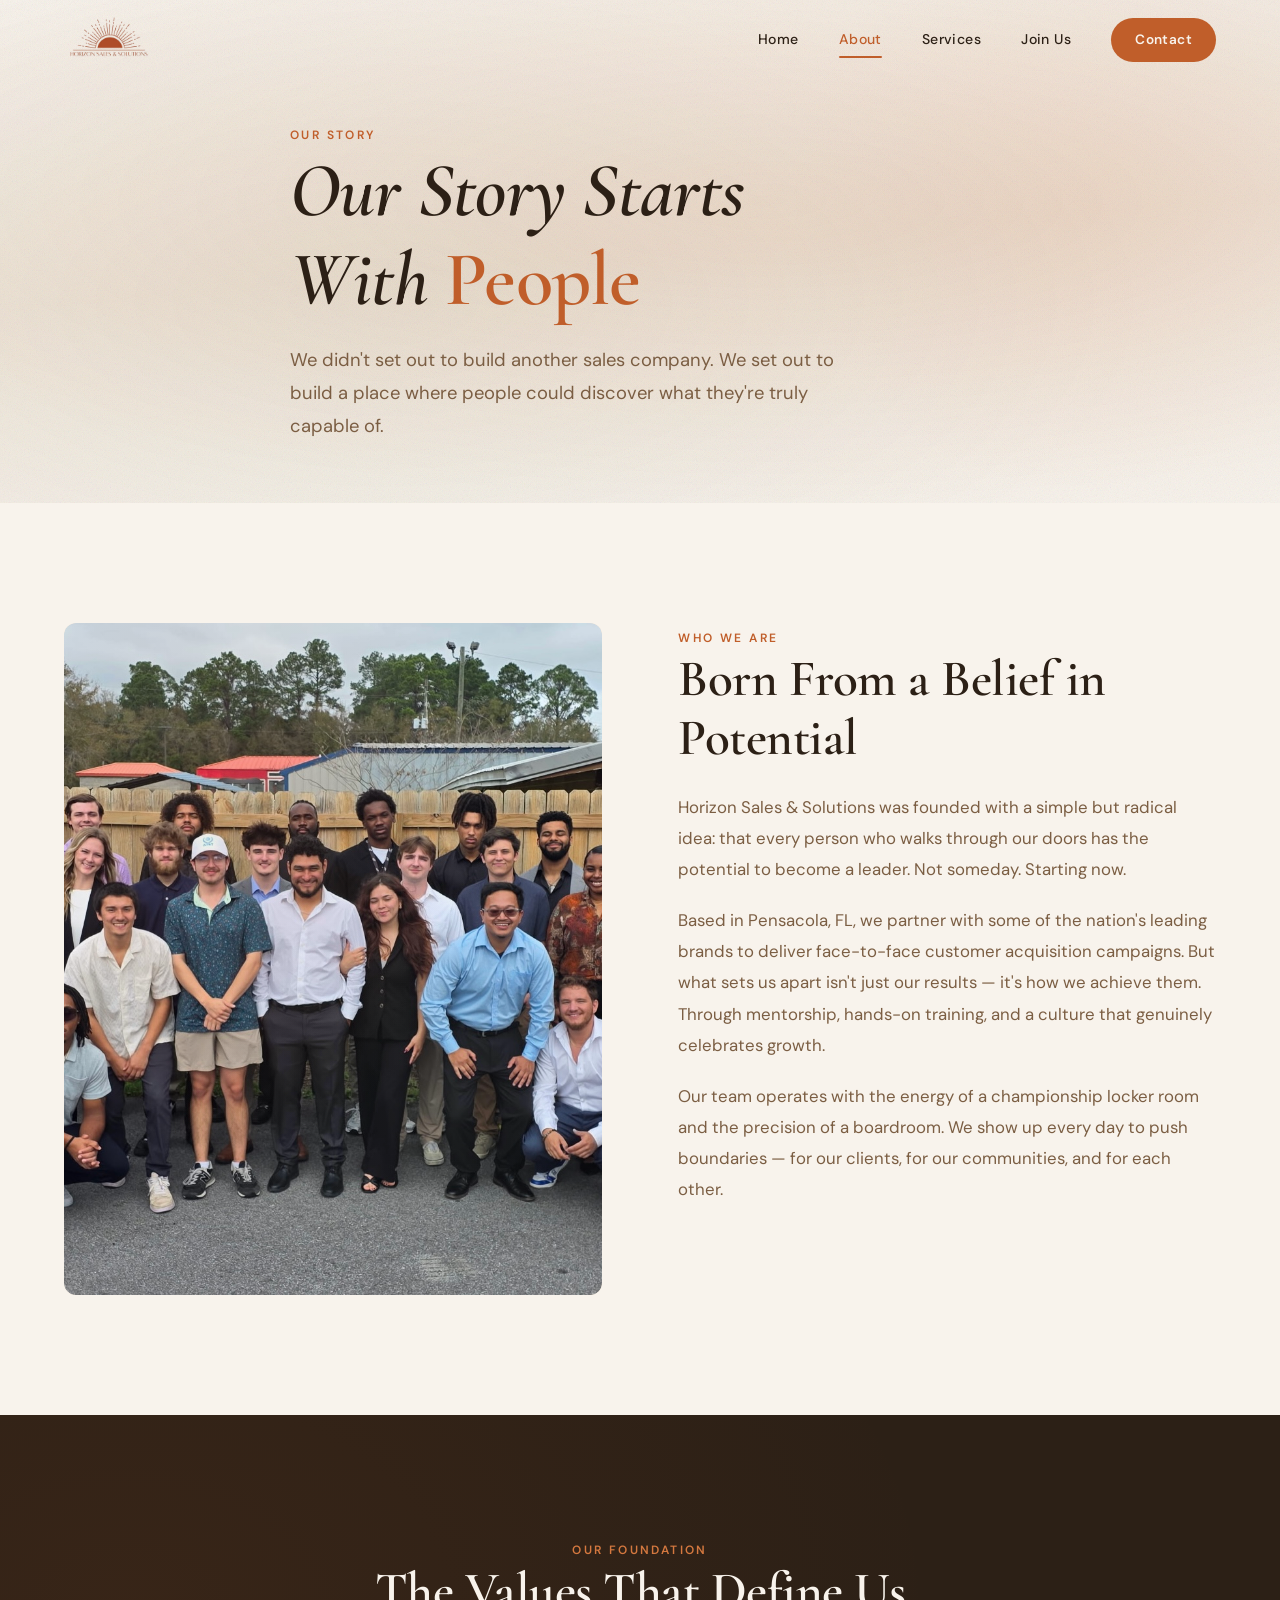
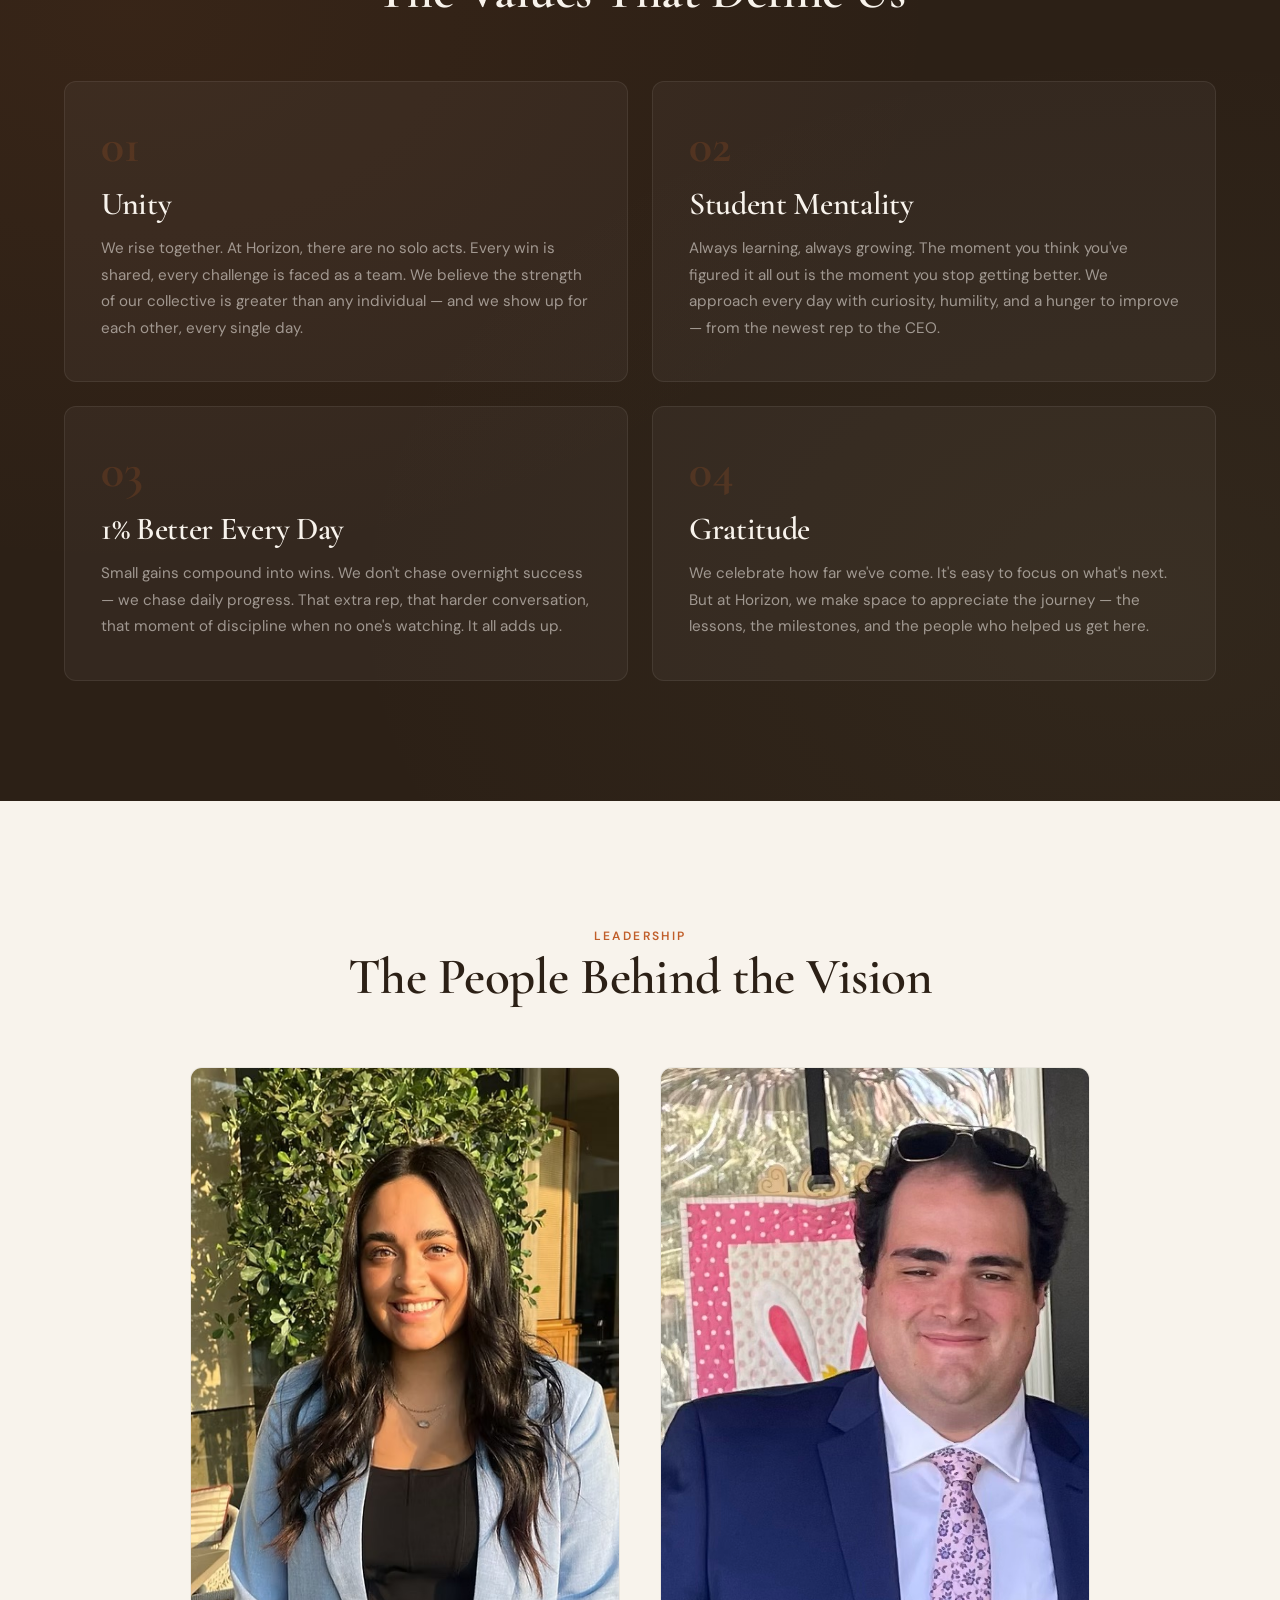
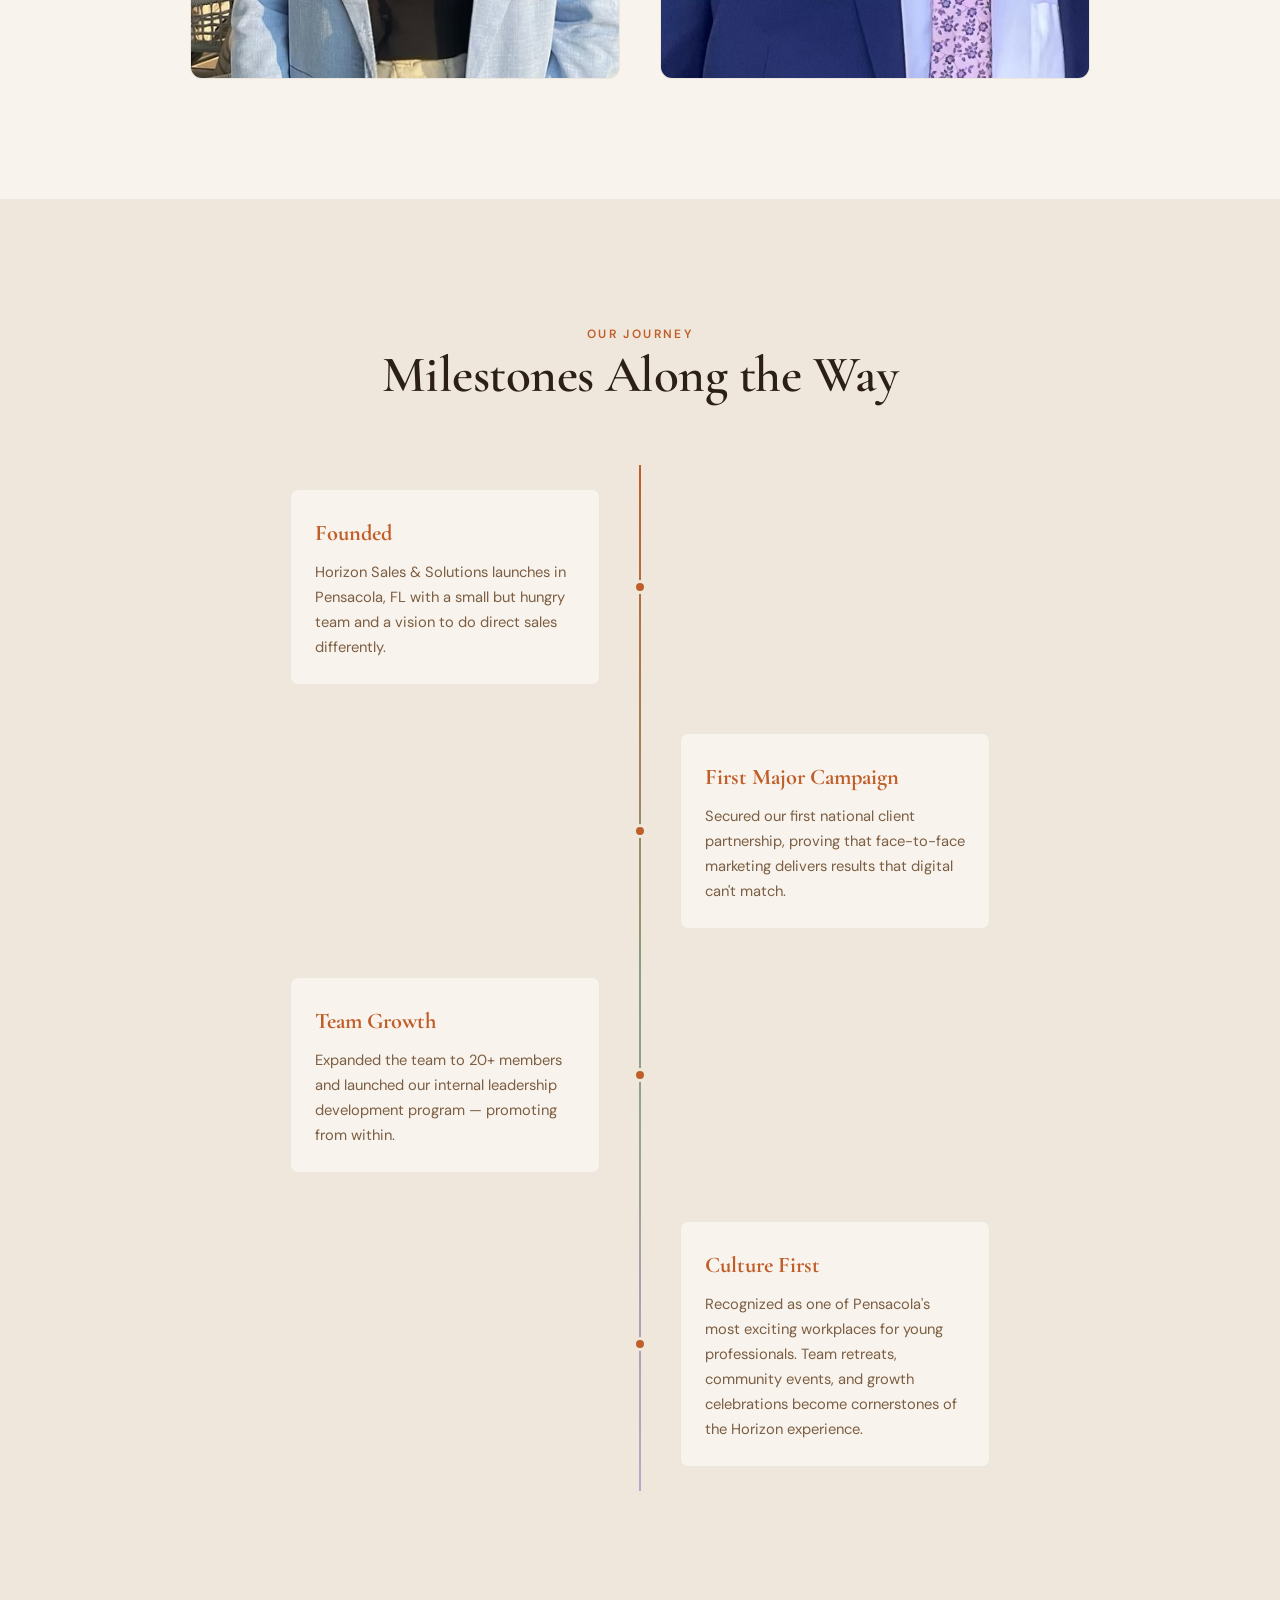
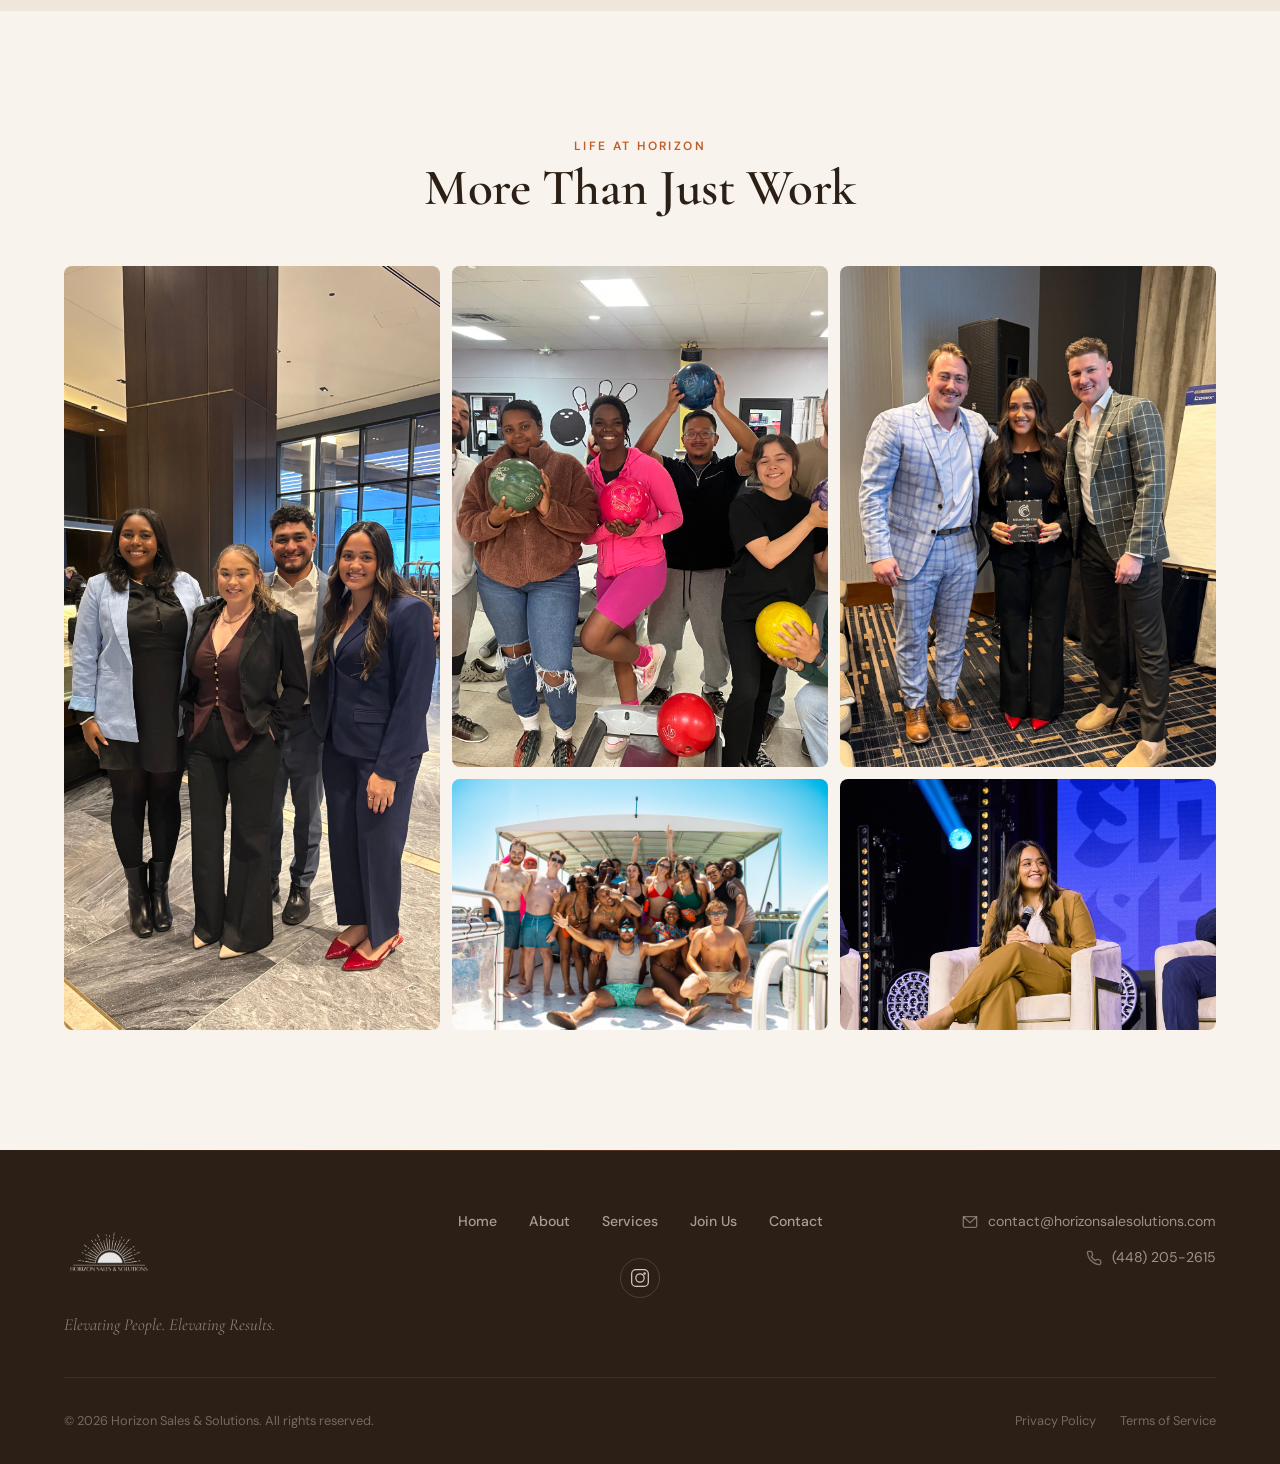
==== commit cb8ab5b8: "Clean URLs: remove .html slugs Co-Authored-By: Claude Opus 5.5 <noreply@anthropic.com>" ====
--- a/about.html
+++ b/about.html
@@ -18,15 +18,15 @@
   <!-- Navigation -->
   <nav class="nav">
     <div class="nav-inner">
-      <a href="index.html" class="nav-logo">
+      <a href="/" class="nav-logo">
         <img src="Assets/Horizon%20Photos/Horizon%20logo.png" alt="Horizon Sales & Solutions" class="logo-img">
       </a>
       <div class="nav-links">
-        <a href="index.html">Home</a>
-        <a href="about.html" class="active">About</a>
-        <a href="services.html">Services</a>
-        <a href="careers.html">Join Us</a>
-        <a href="contact.html" class="nav-cta">Contact</a>
+        <a href="/">Home</a>
+        <a href="/about" class="active">About</a>
+        <a href="/services">Services</a>
+        <a href="/careers">Join Us</a>
+        <a href="/contact" class="nav-cta">Contact</a>
       </div>
       <button class="hamburger" aria-label="Toggle menu">
         <span></span><span></span><span></span>
@@ -35,11 +35,11 @@
   </nav>
 
   <div class="mobile-menu">
-    <a href="index.html">Home</a>
-    <a href="about.html">About</a>
-    <a href="services.html">Services</a>
-    <a href="careers.html">Join Us</a>
-    <a href="contact.html">Contact</a>
+    <a href="/">Home</a>
+    <a href="/about">About</a>
+    <a href="/services">Services</a>
+    <a href="/careers">Join Us</a>
+    <a href="/contact">Contact</a>
   </div>
 
   <!-- Page Hero -->
@@ -117,10 +117,10 @@
       </div>
       <div class="team-full-card reveal reveal-delay-1">
         <div class="team-full-photo">
-          <img src="Assets/Horizon%20Photos/IMG_9550_edited.jpg" alt="Kanani Foster" loading="lazy">
+          <img src="Assets/Horizon%20Photos/IMG_9550_edited.jpg" alt="Carlos Villa" loading="lazy">
         </div>
         <div class="team-full-info">
-          <h3>Kanani Foster</h3>
+          <h3>Carlos Villa</h3>
           <p class="role">HR Manager</p>
           <p>Kanani ensures that every person who joins Horizon feels supported, valued, and empowered from day one. She oversees recruitment, onboarding, and the culture initiatives that make this team special. Her passion for people and her eye for talent have been instrumental in building the high-energy, growth-focused environment that defines Horizon.</p>
         </div>
@@ -186,18 +186,18 @@
     <div class="footer-inner">
       <div class="footer-top">
         <div class="footer-brand">
-          <a href="index.html" class="nav-logo">
+          <a href="/" class="nav-logo">
             <img src="Assets/Horizon%20Photos/Horizon%20logo.png" alt="Horizon Sales & Solutions" class="logo-img">
           </a>
           <p class="footer-tagline">Elevating People. Elevating Results.</p>
         </div>
         <div class="footer-center">
           <div class="footer-nav">
-            <a href="index.html">Home</a>
-            <a href="about.html">About</a>
-            <a href="services.html">Services</a>
-            <a href="careers.html">Join Us</a>
-            <a href="contact.html">Contact</a>
+            <a href="/">Home</a>
+            <a href="/about">About</a>
+            <a href="/services">Services</a>
+            <a href="/careers">Join Us</a>
+            <a href="/contact">Contact</a>
           </div>
           <div class="footer-social">
             <a href="https://instagram.com/horizonsalesinc" target="_blank" rel="noopener" aria-label="Instagram">
@@ -213,8 +213,8 @@
       <div class="footer-bottom">
         <p class="footer-copy">&copy; 2026 Horizon Sales & Solutions. All rights reserved.</p>
         <div class="footer-legal">
-          <a href="privacy.html">Privacy Policy</a>
-          <a href="terms.html">Terms of Service</a>
+          <a href="/privacy">Privacy Policy</a>
+          <a href="/terms">Terms of Service</a>
         </div>
       </div>
     </div>
--- a/css/styles.css
+++ b/css/styles.css
@@ -1204,7 +1204,7 @@
 /* Culture Banner (full-width photo with overlay) */
 .culture-banner {
   position: relative;
-  height: 400px;
+  height: 550px;
   overflow: hidden;
 }
 
@@ -1332,14 +1332,25 @@
     height: 280px;
   }
 
+  .photo-strip {
+    overflow-x: auto;
+    -webkit-overflow-scrolling: touch;
+    scroll-behavior: smooth;
+    scrollbar-width: none;
+  }
+
+  .photo-strip::-webkit-scrollbar {
+    display: none;
+  }
+
   .photo-strip-item {
-    flex: 0 0 50%;
+    flex: 0 0 75%;
   }
 }
 
 @media (max-width: 480px) {
   .photo-strip-item {
-    flex: 0 0 80%;
+    flex: 0 0 85%;
   }
 }
 
@@ -1957,6 +1968,12 @@
   grid-template-columns: 1fr 1.2fr;
   gap: clamp(40px, 6vw, 80px);
   align-items: start;
+}
+
+/* On desktop, form appears on the right, details on the left */
+@media (min-width: 769px) {
+  .contact-form-wrapper { order: 2; }
+  .contact-details { order: 1; }
 }
 
 .contact-details h2 {
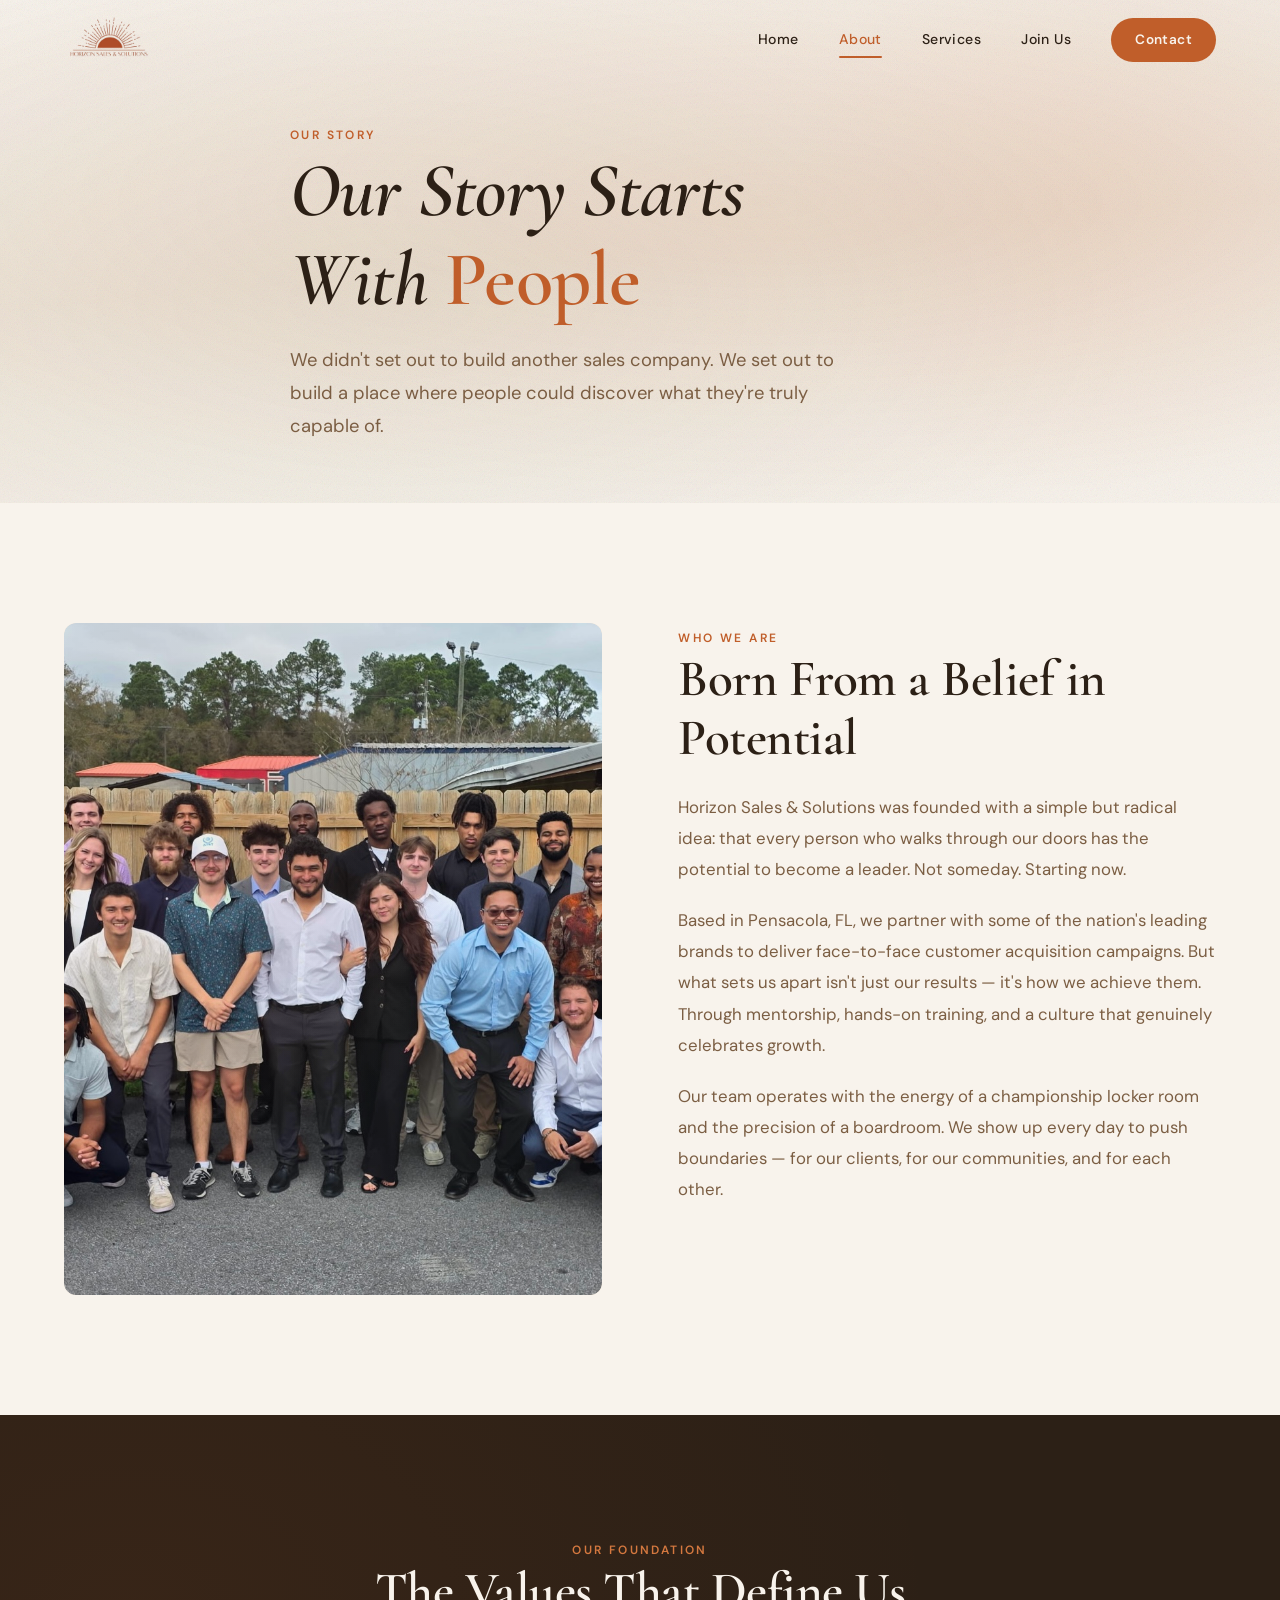
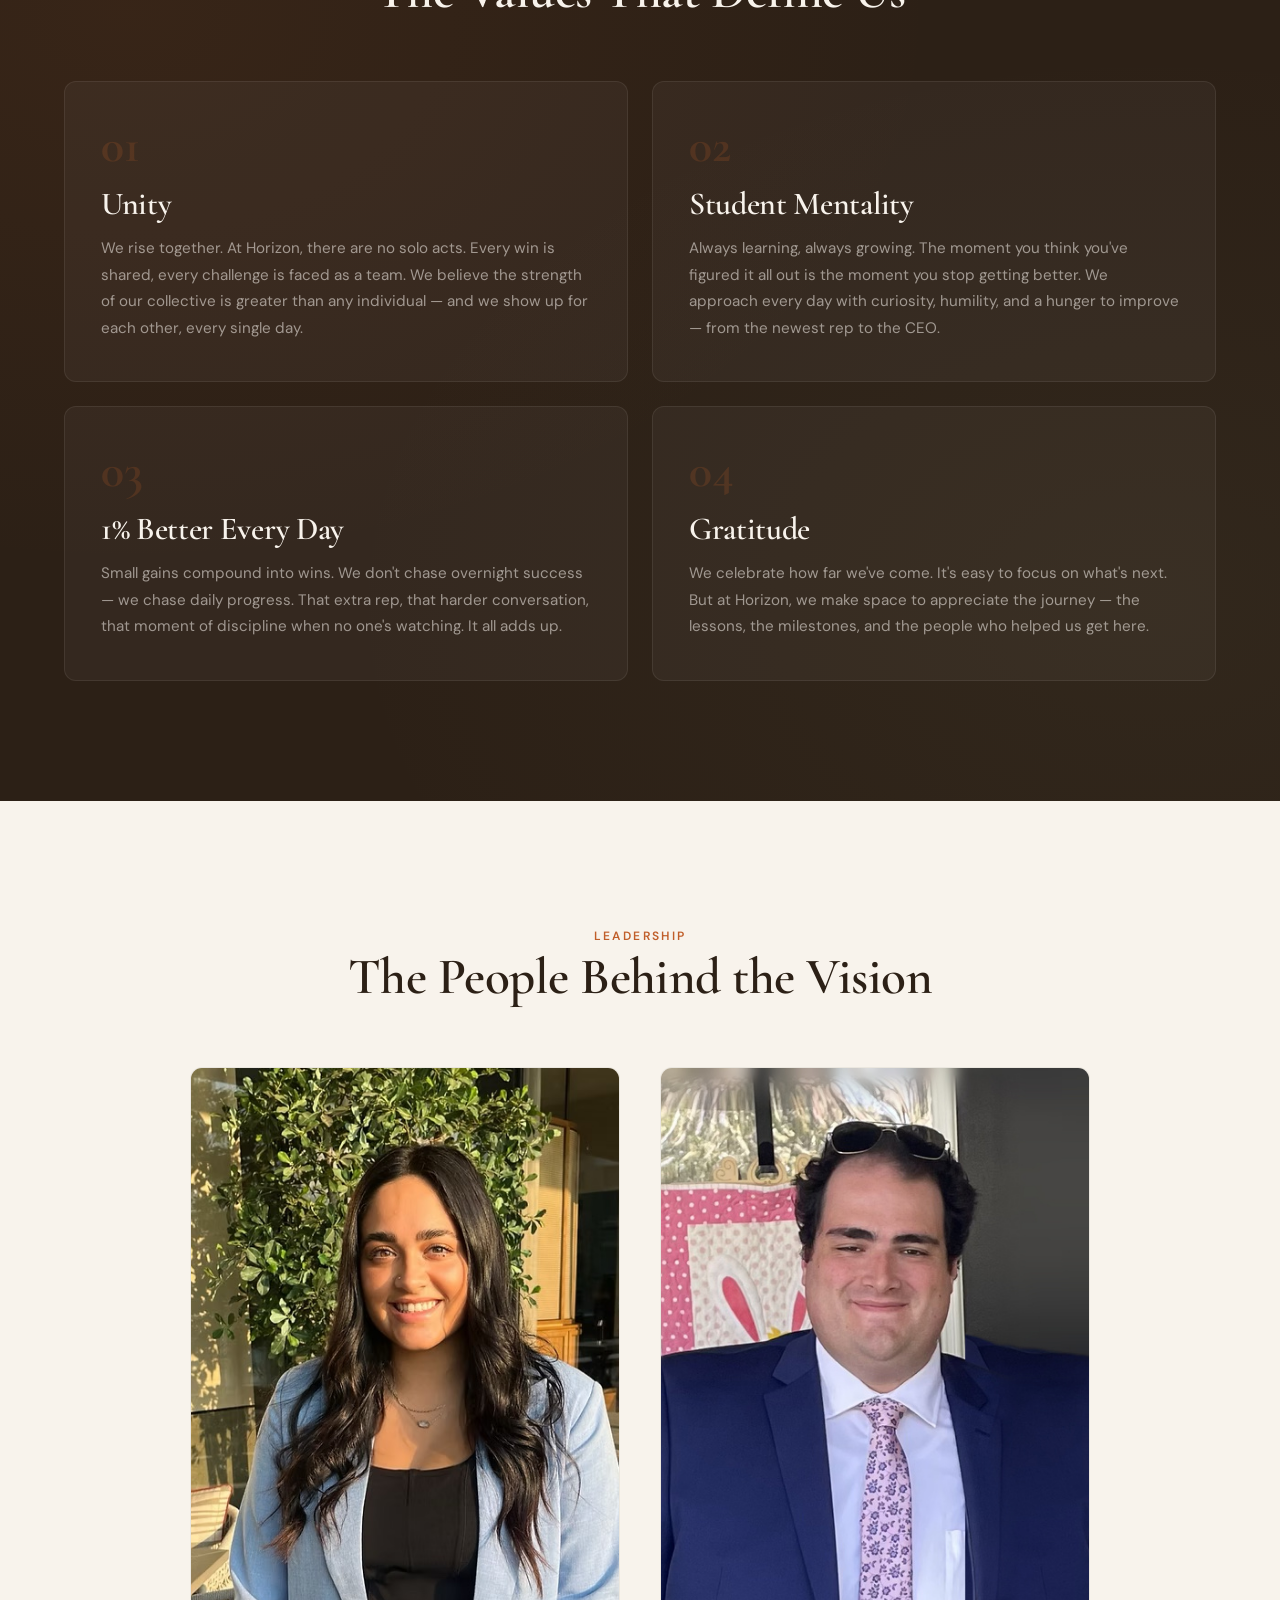
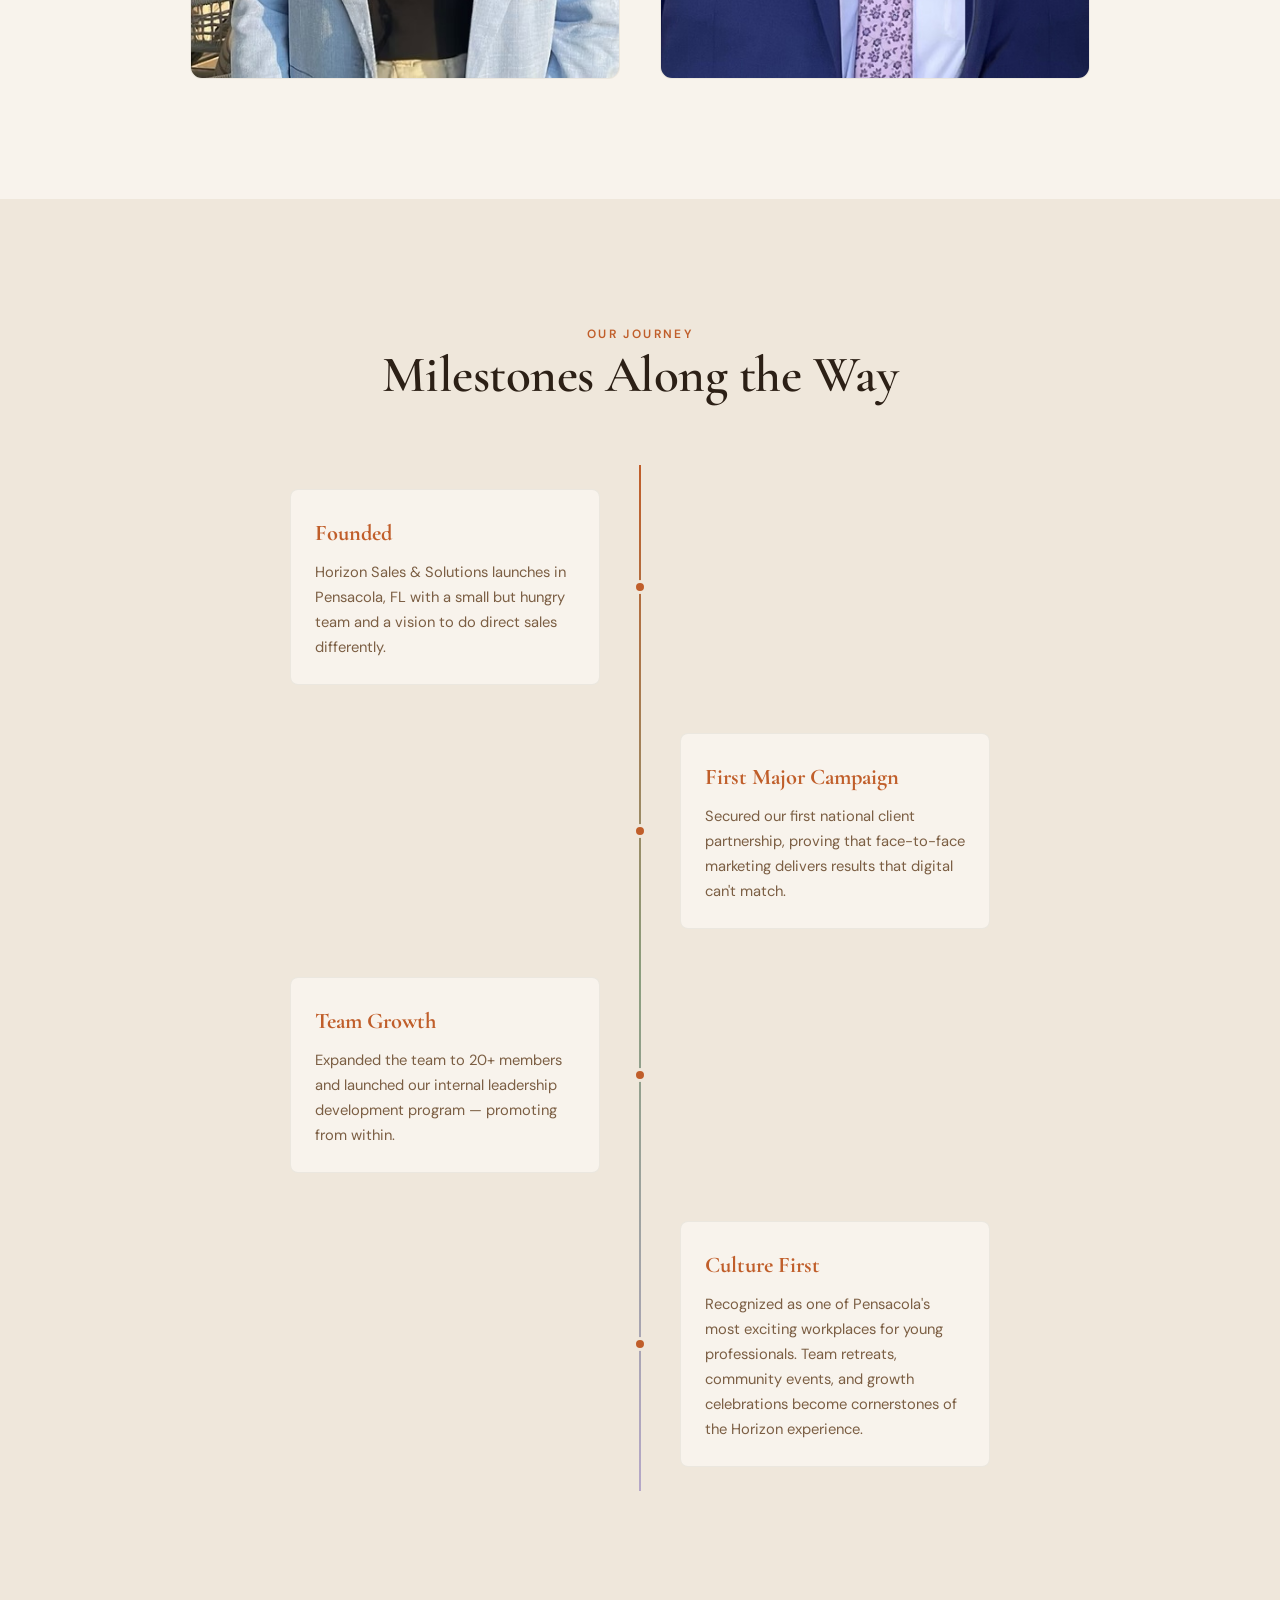
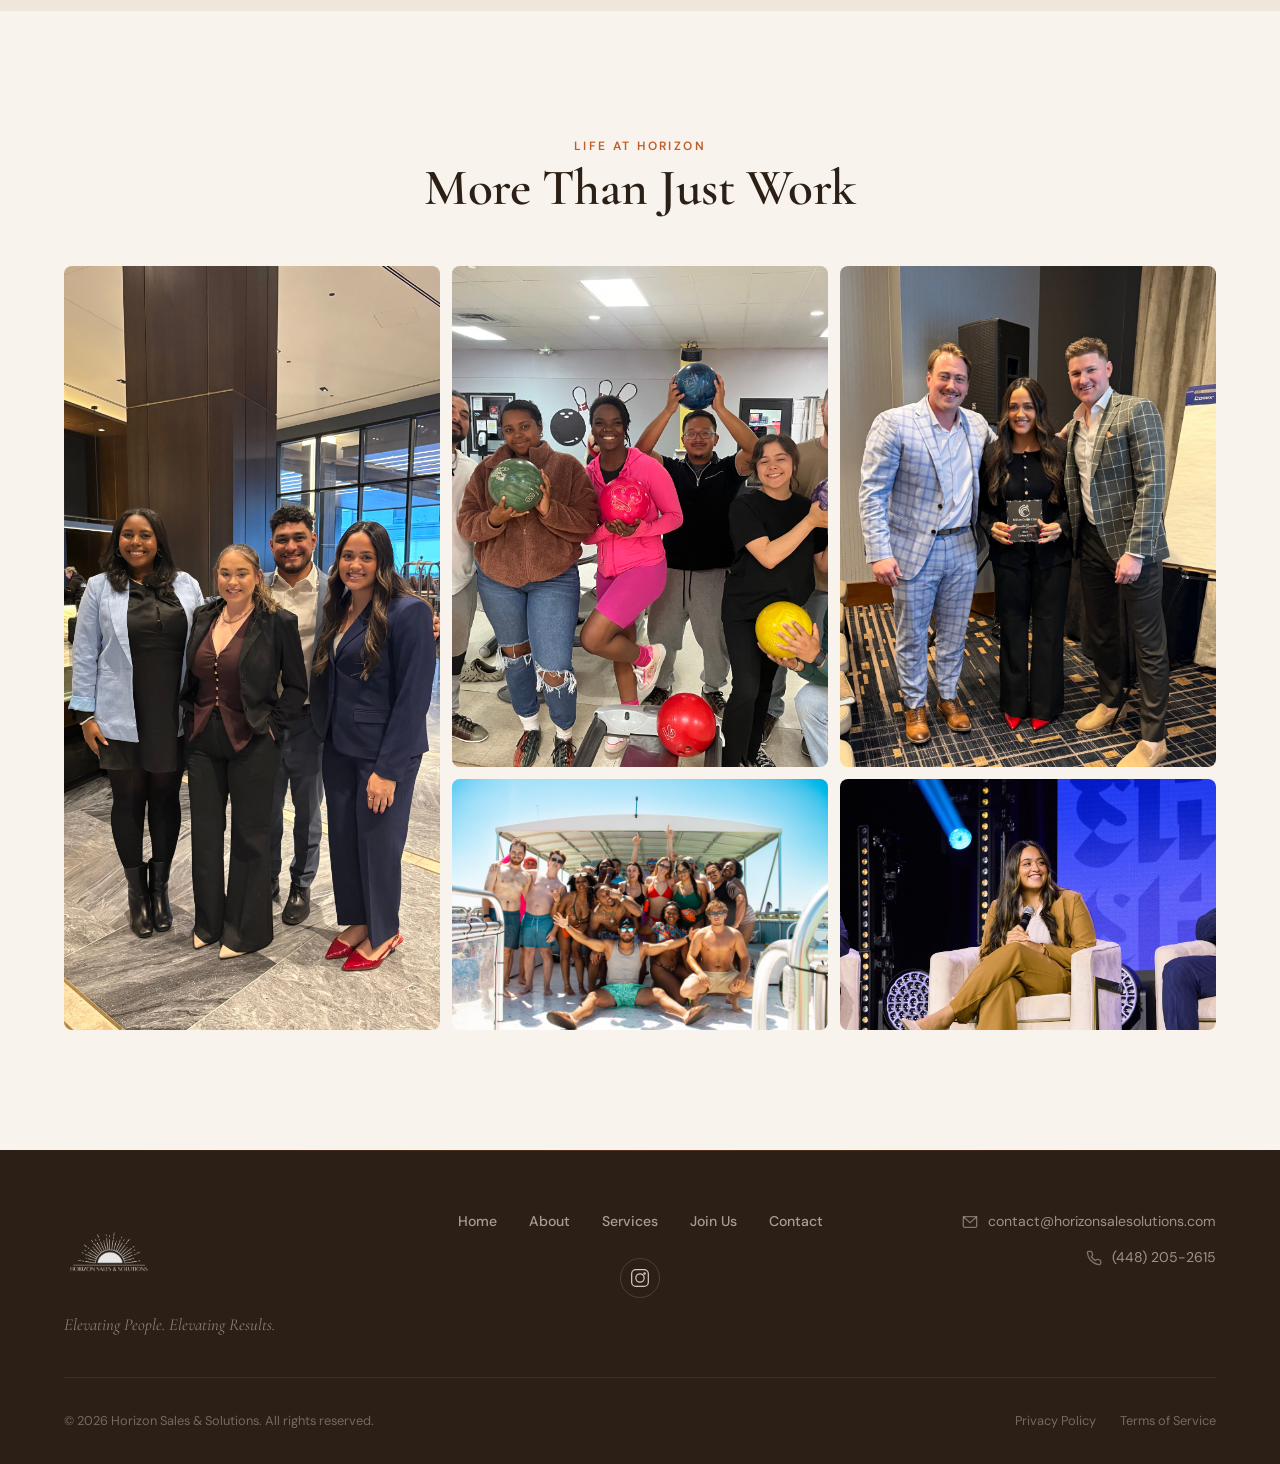
==== commit fa972ed3: "Fix Carlos bio, rename + reframe headshot Co-Authored-By: Claude Opus 5.5 <noreply@anthropic.com>" ====
--- a/about.html
+++ b/about.html
@@ -117,12 +117,12 @@
       </div>
       <div class="team-full-card reveal reveal-delay-1">
         <div class="team-full-photo">
-          <img src="Assets/Horizon%20Photos/IMG_9550_edited.jpg" alt="Carlos Villa" loading="lazy">
+          <img src="Assets/Horizon%20Photos/carlos-villa-headshot.jpg" alt="Carlos Villa" loading="lazy">
         </div>
         <div class="team-full-info">
           <h3>Carlos Villa</h3>
           <p class="role">HR Manager</p>
-          <p>Kanani ensures that every person who joins Horizon feels supported, valued, and empowered from day one. She oversees recruitment, onboarding, and the culture initiatives that make this team special. Her passion for people and her eye for talent have been instrumental in building the high-energy, growth-focused environment that defines Horizon.</p>
+          <p>Carlos ensures that every person who joins Horizon feels supported, valued, and empowered from day one. He oversees recruitment, training, and the culture initiatives that make this team special.</p>
         </div>
       </div>
     </div>
